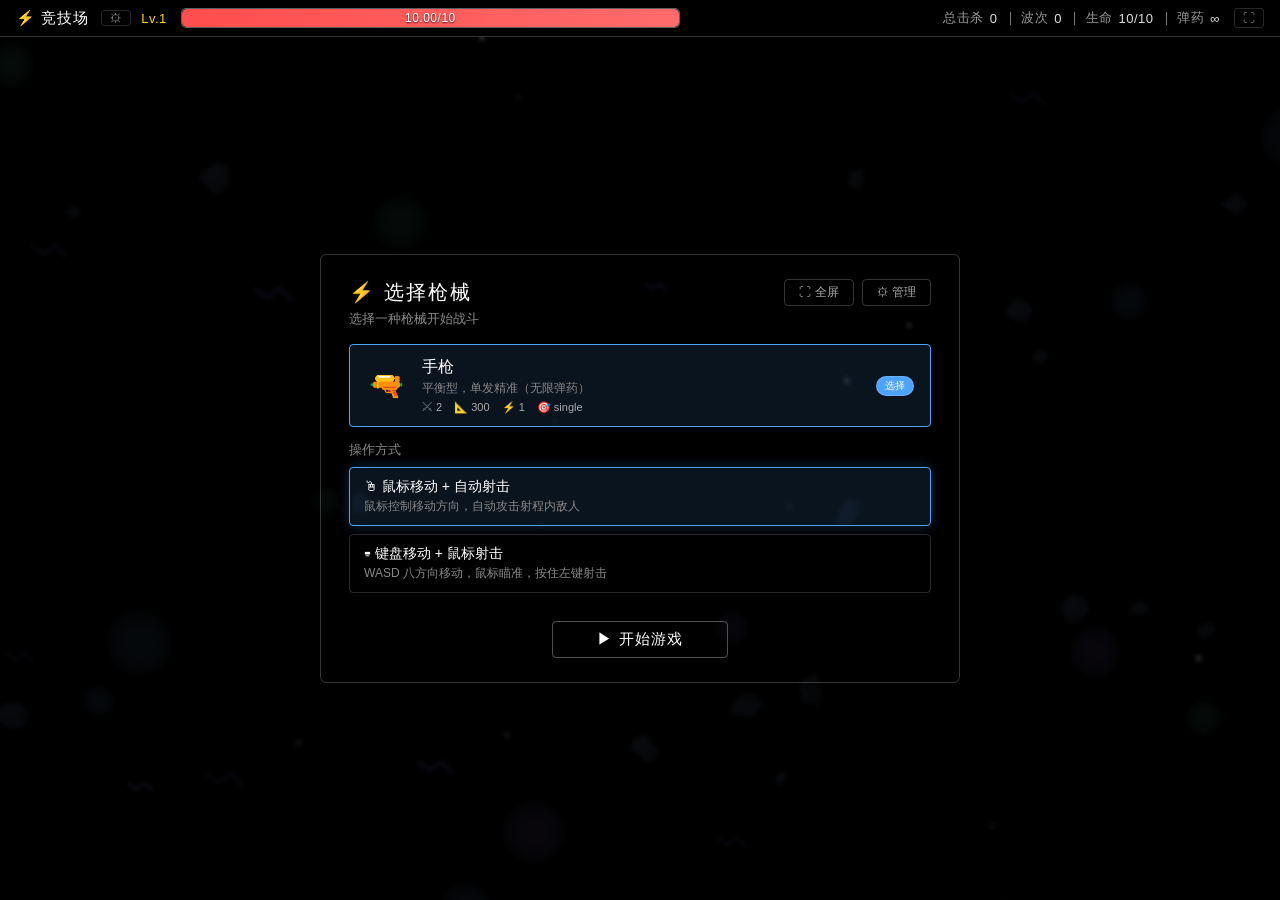
==== hh.html @ e018f404 "Permanent unlock: unlocked gun ids persisted in localStorage, auto-save on first unlock" ====
<!DOCTYPE html>
<html lang="zh-CN">
<head>
    <meta charset="UTF-8" />
    <meta name="viewport" content="width=device-width, initial-scale=1.0" />
    <title>⚡ 竞技场 - 生存射击</title>
    <style>
        /* ===== 全局重置 & 基础 ===== */
        * {
            margin: 0;
            padding: 0;
            box-sizing: border-box;
        }
        html,
        body {
            width: 100%;
            height: 100%;
            background: #0c1017;
            overflow: hidden;
            font-family: 'Inter', -apple-system, BlinkMacSystemFont, 'Segoe UI', Roboto, sans-serif;
            color: #ddd;
        }
        #app {
            width: 100%;
            height: 100%;
            position: relative;
        }

        /* ===== Arena 样式 (从原代码 style.textContent 提取) ===== */
        .arena-root {
            --text: #ddd;
            --border: rgba(255, 255, 255, 0.2);
            --accent: #88ddff;
            position: relative;
            width: 100%;
            height: 100%;
            background: #000;
            display: flex;
            flex-direction: column;
            overflow: hidden;
            color: #ddd;
        }
        .arena-header {
            display: flex;
            align-items: center;
            justify-content: space-between;
            padding: 8px 16px;
            border-bottom: 1px solid var(--border);
            background: rgba(0, 0, 0, 0.7);
            font-size: 13px;
            letter-spacing: 0.5px;
            color: var(--text);
            flex-shrink: 0;
        }
        .arena-title {
            font-weight: 400;
            color: #fff;
            letter-spacing: 1px;
            font-size: 15px;
            display: flex;
            align-items: center;
            gap: 6px;
        }
        .arena-stats {
            display: flex;
            align-items: center;
            gap: 6px;
            color: #999;
        }
        .arena-stats span {
            color: #ddd;
            font-weight: 300;
        }
        /* 左上角玩家血条（固定长度） */
        .arena-lvl {
            color: #ffd700;
            font-size: 13px;
            font-weight: 500;
            margin-left: 10px;
            margin-right: 4px;
            white-space: nowrap;
            align-self: center;
        }
        .player-hp-bar {
            position: relative;
            width: 40%;
            height: 20px;
            margin-left: 10px;
            margin-right: auto;
            background: rgba(255, 255, 255, 0.15);
            border: 1px solid rgba(255, 255, 255, 0.25);
            border-radius: 5px;
            overflow: hidden;
            flex-shrink: 0;
        }
        .player-hp-fill {
            height: 100%;
            width: 100%;
            background: linear-gradient(90deg, #ff4d4d, #ff6b6b);
            border-radius: 5px;
            transition: width 0.15s linear;
        }
        .player-hp-text {
            position: absolute;
            top: 0;
            left: 0;
            right: 0;
            bottom: 0;
            display: flex;
            align-items: center;
            justify-content: center;
            color: #fff;
            font-size: 12px;
            font-weight: 500;
            text-shadow: 0 1px 2px rgba(0, 0, 0, 0.85);
            pointer-events: none;
        }
        .arena-canvas-wrap {
            flex: 1;
            position: relative;
            overflow: hidden;
            background: #000;
            min-height: 0;
        }
        #arenaCanvas {
            display: block;
            width: 100%;
            height: 100%;
            background: #000;
            cursor: crosshair;
        }

        /* 移动端虚拟摇杆 */
        .joy-base {
            position: absolute;
            width: 130px;
            height: 130px;
            border-radius: 50%;
            border: 2px solid rgba(255, 255, 255, 0.35);
            background: rgba(255, 255, 255, 0.08);
            display: none;
            z-index: 30;
            touch-action: none;
            user-select: none;
            -webkit-user-select: none;
        }
        .joy-knob {
            position: absolute;
            left: 50%;
            top: 50%;
            width: 52px;
            height: 52px;
            border-radius: 50%;
            background: rgba(255, 255, 255, 0.3);
            border: 1px solid rgba(255, 255, 255, 0.4);
            transform: translate(-50%, -50%);
            pointer-events: none;
        }
        /* 竖屏：中间偏下 */
        @media (orientation: portrait) {
            .joy-base {
                left: 50%;
                bottom: 16%;
                transform: translateX(-50%);
            }
        }
        /* 横屏：左下角 */
        @media (orientation: landscape) {
            .joy-base {
                left: 40px;
                bottom: 40px;
                transform: none;
            }
        }

        /* Boss 血条（支持多 Boss 竖排） */
        .boss-bar {
            position: absolute;
            top: 8px;
            left: 50%;
            transform: translateX(-50%);
            width: min(460px, 78%);
            display: flex;
            flex-direction: column;
            gap: 4px;
            z-index: 15;
            background: rgba(0, 0, 0, 0.55);
            padding: 6px 12px;
            border: 1px solid rgba(255, 255, 255, 0.2);
            border-radius: 5px;
        }
        .boss-bar-row {
            display: flex;
            align-items: center;
            gap: 10px;
            flex-wrap: wrap;
        }
        .boss-bar-name {
            font-size: 12px;
            color: #ffd700;
            white-space: nowrap;
            letter-spacing: 1px;
        }
        .boss-bar-track {
            flex: 1;
            height: 10px;
            background: rgba(255, 255, 255, 0.15);
            border-radius: 5px;
            overflow: hidden;
        }
        .boss-bar-fill {
            height: 100%;
            width: 100%;
            background: linear-gradient(90deg, #ff4d4d, #ff8844);
            border-radius: 5px;
            transition: width 0.1s linear;
        }
        .boss-bar-hp {
            font-size: 11px;
            color: #fff;
            font-family: monospace;
            white-space: nowrap;
        }
        /* 霸体条：血条下方金色细条，不显示数值 */
        .boss-bar-armor {
            flex-basis: 100%;
            height: 4px;
            background: rgba(255, 215, 80, 0.15);
            border-radius: 2px;
            overflow: hidden;
        }
        .boss-bar-armor-fill {
            height: 100%;
            width: 100%;
            background: linear-gradient(90deg, #ffd700, #ffb300);
            border-radius: 2px;
            transition: width 0.1s linear;
        }
        /* 新武器解锁提示条 */
        .unlock-tip {
            background: rgba(255, 215, 80, 0.15);
            border: 1px solid rgba(255, 215, 80, 0.5);
            color: #ffd700;
            padding: 8px 12px;
            border-radius: 6px;
            font-size: 13px;
            text-align: center;
        }
        .arena-overlay {
            position: absolute;
            top: 0;
            left: 0;
            right: 0;
            bottom: 0;
            background: rgba(0, 0, 0, 0.8);
            display: flex;
            align-items: center;
            justify-content: center;
            z-index: 10;
            backdrop-filter: blur(2px);
        }
        .arena-modal {
            background: transparent;
            border: 1px solid rgba(255, 255, 255, 0.2);
            border-radius: 6px;
            padding: 24px 28px;
            max-width: 480px;
            width: 90%;
            max-height: 80vh;
            overflow-y: auto;
            box-shadow: 0 0 40px rgba(0, 0, 0, 0.8);
        }
        .arena-modal h2 {
            margin: 0 0 4px 0;
            color: #fff;
            font-weight: 300;
            letter-spacing: 2px;
            font-size: 20px;
        }
        .arena-modal .sub {
            color: #888;
            font-size: 13px;
            margin-bottom: 16px;
        }
        .gun-list {
            display: flex;
            flex-direction: column;
            gap: 10px;
            margin-top: 4px;
            max-height: 46vh;
            overflow-y: auto;
            /* 隐藏滚动条但保留滚动 */
            scrollbar-width: none;
            -ms-overflow-style: none;
        }
        .gun-list::-webkit-scrollbar {
            display: none;
        }
        .gun-card {
            display: flex;
            align-items: center;
            gap: 16px;
            padding: 12px 16px;
            border: 1px solid rgba(255, 255, 255, 0.15);
            border-radius: 4px;
            background: transparent;
            cursor: pointer;
            transition: all 0.2s ease;
            color: #ddd;
        }
        .gun-card:hover {
            border-color: rgba(255, 255, 255, 0.5);
            background: rgba(255, 255, 255, 0.05);
            transform: scale(1.01);
        }
        .gun-card .icon {
            font-size: 28px;
            width: 40px;
            text-align: center;
        }
        .gun-card .info {
            flex: 1;
        }
        .gun-card .name {
            font-weight: 400;
            color: #fff;
            font-size: 16px;
        }
        .gun-card .desc {
            font-size: 12px;
            color: #888;
            margin-top: 2px;
        }
        .gun-card .stats {
            display: flex;
            gap: 12px;
            font-size: 11px;
            color: #666;
            margin-top: 4px;
            flex-wrap: wrap;
        }
        .gun-card .stats span {
            color: #aaa;
        }
        .gun-card.selected {
            border-color: #4da3ff;
            background: rgba(77, 163, 255, 0.12);
            box-shadow: 0 0 12px rgba(77, 163, 255, 0.25);
        }
        .gun-card.selected .badge {
            background: #4da3ff;
            color: #fff;
        }
        /* 操作方式选择 */
        .control-mode-list {
            display: flex;
            flex-direction: column;
            gap: 8px;
        }
        .control-mode-card {
            display: flex;
            flex-direction: column;
            gap: 2px;
            padding: 10px 14px;
            border: 1px solid rgba(255, 255, 255, 0.15);
            border-radius: 4px;
            background: transparent;
            cursor: pointer;
            transition: all 0.2s ease;
            color: #ddd;
        }
        .control-mode-card:hover {
            border-color: rgba(255, 255, 255, 0.5);
            background: rgba(255, 255, 255, 0.05);
        }
        .control-mode-card.selected {
            border-color: #4da3ff;
            background: rgba(77, 163, 255, 0.12);
            box-shadow: 0 0 12px rgba(77, 163, 255, 0.25);
        }
        .control-mode-card .cm-title {
            font-size: 14px;
            color: #fff;
        }
        .control-mode-card .cm-desc {
            font-size: 12px;
            color: #888;
        }
        .auto-fire-opt {
            display: flex;
            align-items: center;
            gap: 8px;
            margin-top: 10px;
            font-size: 13px;
            color: #bbb;
            cursor: pointer;
        }
        .gun-card .badge {
            padding: 2px 8px;
            border: 1px solid rgba(255, 255, 255, 0.15);
            border-radius: 10px;
            font-size: 10px;
            color: #888;
        }
        .gun-manage-list {
            display: flex;
            flex-direction: column;
            gap: 10px;
            margin-top: 4px;
        }
        .manage-card {
            border: 1px solid rgba(255, 255, 255, 0.1);
            border-radius: 4px;
            padding: 12px 14px;
            background: rgba(255, 255, 255, 0.02);
        }
        .manage-card .header {
            display: flex;
            justify-content: space-between;
            align-items: center;
            margin-bottom: 6px;
            flex-wrap: wrap;
            gap: 6px;
        }
        .manage-card .header .name {
            font-weight: 400;
            color: #fff;
            font-size: 15px;
        }
        .manage-card .header .actions {
            display: flex;
            gap: 6px;
            align-items: center;
            flex-wrap: wrap;
        }
        .manage-card .details {
            display: grid;
            grid-template-columns: 1fr 1fr 1fr;
            gap: 4px 16px;
            font-size: 11px;
            color: #888;
        }
        .manage-card .details span {
            color: #aaa;
        }
        .manage-card .details .label {
            color: #666;
        }
        .manage-btn {
            background: transparent;
            border: 1px solid rgba(255, 255, 255, 0.15);
            border-radius: 3px;
            color: #aaa;
            padding: 2px 10px;
            font-size: 11px;
            cursor: pointer;
            transition: all 0.15s;
        }
        .manage-btn:hover {
            border-color: rgba(255, 255, 255, 0.5);
            color: #fff;
            background: rgba(255, 255, 255, 0.05);
        }
        .manage-btn.danger:hover {
            border-color: #ff6b6b;
            color: #ff6b6b;
        }
        .manage-btn.preview:hover {
            border-color: #88ddff;
            color: #88ddff;
        }
        .form-row {
            display: flex;
            flex-direction: column;
            gap: 2px;
        }
        .form-row label {
            font-size: 11px;
            color: #888;
        }
        .form-row input,
        .form-row select {
            background: transparent;
            border: 1px solid rgba(255, 255, 255, 0.15);
            border-radius: 3px;
            padding: 4px 6px;
            color: #ddd;
            font-size: 13px;
            outline: none;
            transition: border 0.15s;
        }
        .form-row input:focus,
        .form-row select:focus {
            border-color: rgba(255, 255, 255, 0.4);
        }
        .form-row select option {
            background: #111;
            color: #ddd;
        }
        .form-grid {
            display: grid;
            grid-template-columns: 1fr 1fr;
            gap: 8px 16px;
        }
        .arena-upgrade-list {
            display: flex;
            flex-direction: column;
            gap: 8px;
            margin-top: 4px;
        }
        .arena-upgrade-item {
            display: flex;
            align-items: center;
            justify-content: space-between;
            padding: 10px 14px;
            border: 1px solid rgba(255, 255, 255, 0.15);
            border-radius: 4px;
            background: transparent;
            cursor: pointer;
            transition: all 0.2s ease;
            color: #ddd;
            gap: 8px;
        }
        .arena-upgrade-item:hover {
            border-color: rgba(255, 255, 255, 0.5);
            background: rgba(255, 255, 255, 0.05);
            transform: scale(1.01);
        }
        .arena-upgrade-item .ug-label {
            font-weight: 300;
            color: #fff;
        }
        .arena-upgrade-item .ug-desc {
            font-size: 12px;
            color: #888;
            text-align: right;
        }
        .arena-upgrade-item.rare {
            border-color: #f1c40f;
            background: rgba(241, 196, 15, 0.05);
        }
        .arena-upgrade-item.rare .ug-label {
            color: #f1c40f;
        }
        .arena-gameover-stats {
            text-align: left;
            padding: 8px 0;
            color: #aaa;
        }
        .arena-gameover-stats p {
            margin: 6px 0;
            font-size: 14px;
        }
        .arena-gameover-stats strong {
            color: #fff;
            font-weight: 300;
        }
        .arena-btn-primary {
            margin-top: 12px;
            padding: 8px 24px;
            background: transparent;
            color: #fff;
            border: 1px solid rgba(255, 255, 255, 0.3);
            border-radius: 4px;
            font-size: 14px;
            font-weight: 300;
            cursor: pointer;
            transition: all .15s;
            letter-spacing: 1px;
        }
        .arena-btn-primary:hover {
            border-color: #fff;
            background: rgba(255, 255, 255, 0.05);
        }
        .arena-btn-secondary {
            padding: 4px 14px;
            border: 1px solid rgba(255, 255, 255, 0.2);
            border-radius: 4px;
            background: transparent;
            color: #aaa;
            cursor: pointer;
            font-size: 12px;
            transition: all .15s;
        }
        .arena-btn-secondary:hover {
            border-color: #fff;
            color: #fff;
        }
        .arena-config {
            position: absolute;
            bottom: 0;
            left: 0;
            right: 0;
            background: rgba(0, 0, 0, 0.85);
            border-top: 1px solid rgba(255, 255, 255, 0.1);
            padding: 16px 20px;
            display: flex;
            flex-direction: column;
            gap: 12px;
            z-index: 20;
            backdrop-filter: blur(4px);
        }
        .arena-config-title {
            font-weight: 300;
            font-size: 14px;
            color: #ccc;
            letter-spacing: 1px;
        }
        .arena-config-item {
            display: flex;
            flex-direction: column;
            gap: 4px;
        }
        .arena-config-item label {
            font-size: 12px;
            color: #888;
        }
        .arena-config-actions {
            display: flex;
            gap: 8px;
            justify-content: flex-end;
        }
        input[type="range"] {
            -webkit-appearance: none;
            background: transparent;
            width: 100%;
            height: 2px;
            background: rgba(255, 255, 255, 0.2);
            border-radius: 1px;
            outline: none;
        }
        input[type="range"]::-webkit-slider-thumb {
            -webkit-appearance: none;
            width: 10px;
            height: 10px;
            border-radius: 50%;
            background: #fff;
            border: 1px solid #aaa;
            cursor: pointer;
        }
        .arena-config-actions .arena-btn-secondary {
            font-size: 11px;
        }
        #btnConfigToggle {
            margin-left: 8px;
            border: 1px solid rgba(255, 255, 255, 0.15);
            background: transparent;
            color: #888;
            padding: 2px 10px;
            border-radius: 3px;
            cursor: pointer;
            font-size: 13px;
            transition: all .15s;
        }
        #btnConfigToggle:hover {
            border-color: #fff;
            color: #fff;
        }

        /* 响应式微调 */
        @media (max-width: 640px) {
            .arena-header {
                font-size: 11px;
                padding: 4px 10px;
                flex-wrap: wrap;
                gap: 4px;
            }
            .arena-stats {
                font-size: 10px;
                flex-wrap: wrap;
            }
            .arena-modal {
                padding: 16px 16px;
                max-width: 95%;
            }
            .form-grid {
                grid-template-columns: 1fr;
            }
            .manage-card .details {
                grid-template-columns: 1fr 1fr;
            }
            .gun-card {
                padding: 10px 12px;
                flex-wrap: wrap;
            }
            .arena-upgrade-item {
                flex-direction: column;
                align-items: flex-start;
                gap: 4px;
            }
            .arena-upgrade-item .ug-desc {
                text-align: left;
            }
        }
    </style>
</head>
<body>
    <div id="app"></div>

    <script>
        // ================================================================
        //  竞技场 - 完整游戏逻辑
        //  原 module.exports.setup 内容，直接执行
        // ================================================================

        (function() {

            /* ─── 常量 ───────────────────────────── */
            const PLAYER_RADIUS = 14
            const ENEMY_RADIUS = 16

            // 特殊普通敌人参数
            const BOMBER_BLAST_RADIUS = 110
            const BOMBER_CHARGE_RADIUS = 90
            const BOMBER_WINDUP = 1.0
            const CHARGER_WINDUP = 0.8
            const CHARGER_SPEED = 260
            const CHARGER_DIST = 900
            const CHARGER_STUN = 2
            const HEALER_RANGE = 150
            const HEALER_AMOUNT = 1.5
            const HEALER_INTERVAL = 2.5
            const SNIPER_WINDUP = 1.0
            const SNIPER_RANGE = 750

            // 敌人类型属性倍率（血量/伤害/移速）与出场配置（解锁波次、每波上限）
            const ENEMY_STATS = {
                melee: { hpMul: 1.0, dmgMul: 1.0, spdMul: 0.85 },
                ranged: { hpMul: 0.8, dmgMul: 0.9, spdMul: 0.9 },
                bomber: { hpMul: 0.85, dmgMul: 1.0, spdMul: 1.15 },
                splitter: { hpMul: 1.1, dmgMul: 1.0, spdMul: 1.0 },
                charger: { hpMul: 1.3, dmgMul: 1.1, spdMul: 1.05 },
                healer: { hpMul: 0.8, dmgMul: 0.5, spdMul: 0.85 },
                sniper: { hpMul: 0.7, dmgMul: 1.2, spdMul: 0.8 },
                shield: { hpMul: 2.0, dmgMul: 0.8, spdMul: 0.7 },
            }
            const SPECIAL_TYPES = {
                bomber: { wave: 3, max: 4 },
                splitter: { wave: 4, max: 4 },
                charger: { wave: 5, max: 3 },
                sniper: { wave: 6, max: 3 },
                shield: { wave: 6, max: 3 },
                healer: { wave: 7, max: 2 },
            }
            // 按波次选择敌人类型：特殊怪逐波解锁，且每种每波不超过上限
            function pickEnemyType(wave, counts) {
                const available = []
                for (const [t, cfg] of Object.entries(SPECIAL_TYPES)) {
                    if (wave >= cfg.wave && (counts[t] || 0) < cfg.max) available.push(t)
                }
                // 特殊怪总体出现率随波次提升（最高 50%）
                const specialChance = Math.min(0.5, 0.08 + wave * 0.03)
                if (available.length > 0 && Math.random() < specialChance) {
                    const t = available[randInt(0, available.length - 1)]
                    counts[t] = (counts[t] || 0) + 1
                    return t
                }
                return Math.random() < 0.3 ? 'ranged' : 'melee'
            }
            const BOSS_RADIUS = 30
            const MELEE_BOSS_RADIUS = 42
            const MELEE_BOSS_WINDUP = 0.7
            const MELEE_BOSS_RECOVER = 0.3
            const MELEE_ATTACKS = {
                fan: { radius: 220, halfAngle: Math.PI / 3 },
                slam: { len: 100, halfW: 110 },
                charge: { len: 420, halfW: 45 },
                dash: { len: 600, halfW: 50 },
                nova: { radius: 200 },
            }
            const MELEE_BOSS_NOVA_WINDUP = 5
            const MELEE_ATTACK_FX_LIFE = 0.28
            const DASH_SPEED = 900
            const PROJECTILE_SPEED_BASE = 600
            const ENEMY_PROJECTILE_SPEED = 250
            const MAX_PIERCE = 5
            const MAX_EXTRA_ATTACK = 5
            const MAX_SPLIT_LEVEL = 3
            const MAX_LIFE_STEAL = 2.0
            const MAX_STEAL_LEVEL = 3
            const STEAL_CHANCES = [0, 0.10, 0.25, 0.50]
            const STEAL_ATK_BONUS = 0.5
            const MAX_PARALLEL = 8
            const MAX_SCATTER = 8
            const MAX_RICOCHET = 3
            const MAX_ATTACK_SPEED = 30
            const MAX_BULLET_SPEED_MULT = 10.0
            const EXTRA_BATCH_INTERVAL = 0.12
            const TURN_SPEED = 0.12
            const PARALLEL_STEP = 15
            const SCATTER_STEP = 10 * Math.PI / 180
            const STORAGE_KEY = 'toolhub_integration_arena'

            /* ─── 容器 ────────────────────────────── */
            const container = document.getElementById('app')
            if (!container) throw new Error('#app 容器不存在')

            /* ─── 音效系统 ────────────────────────── */
            let audioCtx = null

            function initAudio() {
                if (!audioCtx) {
                    audioCtx = new(window.AudioContext || window.webkitAudioContext)()
                }
                if (audioCtx.state === 'suspended') {
                    audioCtx.resume()
                }
            }

            function playShootSound(gun) {
                try {
                    initAudio()
                    const duration = gun.shootDuration ?? 0.05
                    const decay = gun.shootDecay ?? 6
                    const volume = gun.shootVolume ?? 0.2

                    const bufferSize = audioCtx.sampleRate * duration
                    const buffer = audioCtx.createBuffer(1, bufferSize, audioCtx.sampleRate)
                    const data = buffer.getChannelData(0)
                    for (let i = 0; i < bufferSize; i++) {
                        const t = i / audioCtx.sampleRate
                        const env = Math.exp(-t * decay)
                        data[i] = (Math.random() * 2 - 1) * env * 0.6
                    }
                    const source = audioCtx.createBufferSource()
                    source.buffer = buffer
                    const gain = audioCtx.createGain()
                    gain.gain.setValueAtTime(volume, audioCtx.currentTime)
                    gain.gain.exponentialRampToValueAtTime(0.01, audioCtx.currentTime + duration)
                    source.connect(gain)
                    gain.connect(audioCtx.destination)
                    source.start()
                    source.stop(audioCtx.currentTime + duration)
                } catch (_) {}
            }

            function playHitSound(gun) {
                try {
                    initAudio()
                    const duration = gun.hitDuration ?? 0.2
                    const decay = gun.hitDecay ?? 6
                    const volume = gun.hitVolume ?? 0.4

                    const bufferSize = audioCtx.sampleRate * duration
                    const buffer = audioCtx.createBuffer(1, bufferSize, audioCtx.sampleRate)
                    const data = buffer.getChannelData(0)
                    for (let i = 0; i < bufferSize; i++) {
                        const t = i / audioCtx.sampleRate
                        const env = Math.exp(-t * decay)
                        data[i] = (Math.random() * 2 - 1) * env * 0.6
                    }
                    const source = audioCtx.createBufferSource()
                    source.buffer = buffer
                    const gain = audioCtx.createGain()
                    gain.gain.setValueAtTime(volume, audioCtx.currentTime)
                    gain.gain.exponentialRampToValueAtTime(0.01, audioCtx.currentTime + duration)
                    source.connect(gain)
                    gain.connect(audioCtx.destination)
                    source.start()
                    source.stop(audioCtx.currentTime + duration)
                } catch (_) {}
            }

            function previewSound(gun) {
                if (!gun) return
                initAudio()
                playShootSound(gun)
                setTimeout(() => {
                    playHitSound(gun)
                }, 200)
            }

            function playDeathSound() {}
            function playUpgradeSound() {}

            /* ─── 枪械数据 ────────────────────────── */
            let GUNS = [{
                id: 'pistol',
                name: '手枪',
                desc: '平衡型，单发精准（无限弹药）',
                icon: '🔫',
                color: '#88ddff',
                bulletLength: 12,
                bulletWidth: 1.5,
                atk: 2,
                range: 300,
                attackSpeed: 1,
                bulletSpeedMult: 1,
                bulletCount: 1,
                pierceCount: 0,
                extraAttackCount: 0,
                firePattern: 'single',
                spreadAngle: 0,
                burstCount: 0,
                burstDelay: 0.06,
                shootDuration: 0.05,
                shootDecay: 6,
                shootVolume: 0.2,
                hitDuration: 0.2,
                hitDecay: 6,
                hitVolume: 0.4,
                gunType: 'pistol',
                magSize: 0,
                reloadTime: 0,
            }, {
                id: 'shotgun',
                name: '散弹枪',
                desc: '扇形喷发射线，距离越近伤害越高',
                icon: '💥',
                color: '#ff9d5c',
                bulletLength: 12,
                bulletWidth: 1.5,
                atk: 2,
                range: 240,
                attackSpeed: 0.9,
                bulletSpeedMult: 1.2,
                bulletCount: 1,
                pierceCount: 0,
                extraAttackCount: 0,
                firePattern: 'single',
                spreadAngle: 0,
                burstCount: 0,
                burstDelay: 0.06,
                shootDuration: 0.06,
                shootDecay: 8,
                shootVolume: 0.3,
                hitDuration: 0.2,
                hitDecay: 6,
                hitVolume: 0.4,
                gunType: 'shotgun',
                magSize: 8,
                reloadTime: 1.2,
                pelletCount: 9,
                spreadDeg: 50,
                unlock: { kills: 100 },
            }, {
                id: 'smg',
                name: '冲锋枪',
                desc: '连续单发，弹夹25，换弹快',
                icon: '🔫',
                color: '#6fd8ff',
                bulletLength: 14,
                bulletWidth: 1.8,
                atk: 1.5,
                range: 320,
                attackSpeed: 10,
                bulletSpeedMult: 0.8,
                bulletCount: 1,
                pierceCount: 0,
                extraAttackCount: 0,
                firePattern: 'single',
                spreadAngle: 0,
                burstCount: 0,
                burstDelay: 0.06,
                shootDuration: 0.05,
                shootDecay: 7,
                shootVolume: 0.18,
                hitDuration: 0.2,
                hitDecay: 6,
                hitVolume: 0.4,
                gunType: 'smg',
                magSize: 25,
                reloadTime: 1.5,
                unlock: { kills: 200 },
            }, {
                id: 'gatling',
                name: '加特林',
                desc: '7枪口连射，弹容70，移速-25%',
                icon: '⚙️',
                color: '#ffd35c',
                bulletLength: 16,
                bulletWidth: 2,
                atk: 0.8,
                range: 360,
                attackSpeed: 30,
                bulletSpeedMult: 1,
                bulletCount: 1,
                pierceCount: 0,
                extraAttackCount: 0,
                firePattern: 'single',
                spreadAngle: 0,
                burstCount: 0,
                burstDelay: 0.06,
                shootDuration: 0.04,
                shootDecay: 9,
                shootVolume: 0.16,
                hitDuration: 0.15,
                hitDecay: 7,
                hitVolume: 0.35,
                gunType: 'gatling',
                magSize: 500,
                reloadTime: 2.5,
                barrelCount: 7,
                unlock: { kills: 1500, wave: 35 },
            }, {
                id: 'sniper',
                name: '狙击枪',
                desc: '单发高伤，弹速极快，换弹久',
                icon: '🎯',
                color: '#ff6b8a',
                bulletLength: 26,
                bulletWidth: 2.5,
                atk: 18,
                range: 700,
                attackSpeed: 0.6,
                bulletSpeedMult: 4,
                bulletCount: 1,
                pierceCount: 0,
                extraAttackCount: 0,
                firePattern: 'single',
                spreadAngle: 0,
                burstCount: 0,
                burstDelay: 0.06,
                shootDuration: 0.06,
                shootDecay: 5,
                shootVolume: 0.4,
                hitDuration: 0.25,
                hitDecay: 4,
                hitVolume: 0.5,
                gunType: 'sniper',
                magSize: 4,
                reloadTime: 3,
                unlock: { kills: 800, wave: 25 },
            }, {
                id: 'ultraman',
                name: '奥特曼',
                desc: '高速粒子射线，初始伤害极低，无限弹药',
                icon: '⚡',
                color: '#8fe8ff',
                bulletLength: 5,
                bulletWidth: 1,
                atk: 0.6,
                range: 400,
                attackSpeed: 30,
                bulletSpeedMult: 2,
                bulletCount: 1,
                pierceCount: 0,
                extraAttackCount: 0,
                firePattern: 'single',
                spreadAngle: 0,
                burstCount: 0,
                burstDelay: 0.06,
                shootDuration: 0.04,
                shootDecay: 7,
                shootVolume: 0.15,
                hitDuration: 0.2,
                hitDecay: 6,
                hitVolume: 0.4,
                gunType: 'ultraman',
                magSize: 0,
                reloadTime: 0,
                barrelCount: 16,
                unlock: { kills: 2500, wave: 45 },
            }, ]

            function genId() {
                return Date.now().toString(36) + Math.random().toString(36).slice(2, 6)
            }

            /* ─── 状态 ───────────────────────────── */
            const state = {
                highestWave: 0,
                highestKills: 0,
                // 已永久解锁的武器 id（跨局保留）
                _unlockedGuns: new Set(),

                gameOver: false,
                paused: false,
                gamePaused: false,

                selectedGun: null,

                player: {
                    x: 0,
                    y: 0,
                    radius: PLAYER_RADIUS,
                    hp: 10,
                    maxHp: 10,
                    atk: 2,
                    atkMultiplier: 1,
                    speed: 150,
                    range: 300,
                    attackSpeed: 1,
                    attackTimer: 0,
                    level: 1,
                    totalKills: 0,
                    currentKills: 0,
                    killsForNext: 5,
                    pierceCount: 0,
                    bulletCount: 1,
                    bulletSpeedMult: 1,
                    extraAttackCount: 0,
                    _extraPending: 0,
                    _extraTimer: 0,
                    attackDirection: { x: 1, y: 0 },
                    attackEffectTimer: 0,
                    facingAngle: 0,
                    targetAngle: 0,
                    facingDir: { x: 1, y: 0 },
                    gunColor: '#88ddff',
                    bulletLength: 12,
                    bulletWidth: 1.5,
                    firePattern: 'single',
                    spreadAngle: 0,
                    burstCount: 0,
                    burstDelay: 0.06,
                    splitLevel: 0,
                    lifeSteal: 0,
                    stealLevel: 0,
                    parallelCount: 0,
                    scatterCount: 0,
                    ricochetCount: 0,
                    hurtFlashTimer: 0,
                    invulnTimer: 0,
                    poisonTimer: 0,
                    poisonDps: 0,
                    // 弹夹/换弹/移速
                    gunType: 'pistol',
                    magSize: 0,
                    magAmmo: 0,
                    magSizeBonus: 0,
                    reloading: false,
                    reloadTimer: 0,
                    reloadTimeMult: 1,
                    speedMul: 1,
                    shotgunSpread: 50,
                    gatlingBarrel: 0,
                    gatlingSpin: 0,
                    // 奥特曼专属强化
                    beamBoost: 0,
                    beamDouble: 0,
                    beamPierce: 0,
                    beamBurn: 0,
                    beamRange: 0,
                },

                enemies: [],
                projectiles: [],
                enemyProjectiles: [],
                particles: [],
                dust: [],
                floatTexts: [],
                attackFx: [],
                ghosts: [],
                cannonballs: [],
                explosions: [],
                wave: 0,
                targetX: 0,
                targetY: 0,
                joyActive: false,
                joyDX: 0,
                joyDY: 0,
                controlMode: 'mouse',
                keys: { w: false, a: false, s: false, d: false },
                mouseDown: false,
                autoFire: false,
                homeSelectedGun: null,

                _pendingBossRare: false,
                webZones: [],
                flashRed: 0,
                shakeTimer: 0,
                shakePower: 0,
                enrageWarnTimer: 0,
                _stars: null,

                waveIdCounter: 0,
                currentWaveId: 0,
                waveSpawned: 0,
                waveKilled: 0,
            }

            /* ─── 持久化 ──────────────────────────── */
            function saveRecord() {
                try {
                    localStorage.setItem(STORAGE_KEY, JSON.stringify({
                        highestWave: state.highestWave,
                        highestKills: state.highestKills,
                        unlockedGuns: Array.from(state._unlockedGuns || []),
                    }))
                } catch (_) { /* ignore */ }
            }

            /* ─── DOM 构建 ────────────────────────── */
            const ui = document.createElement('div')
            ui.className = 'arena-root'
            ui.innerHTML = `
            <div class="arena-header">
              <span class="arena-title">⚡ 竞技场
                <button id="btnConfigToggle" style="margin-left:6px;border:1px solid rgba(255,255,255,0.15);background:transparent;color:#888;padding:0 8px;border-radius:3px;cursor:pointer;font-size:12px;">⚙</button>
              </span>
                <span class="arena-lvl" id="lvlDisplay">Lv.1</span>
              <div class="player-hp-bar" title="生命值">
                <div class="player-hp-fill" id="playerHpFill"></div>
                <span class="player-hp-text" id="playerHpText">10/10</span>
              </div>
              <span class="arena-stats">
                总击杀 <span id="totalKillsDisplay">0</span> ｜ 波次 <span id="waveDisplay">0</span> ｜ 生命 <span id="hpDisplay">10</span> ｜ 弹药 <span id="magDisplay">∞</span>
                <button id="btnFullscreenHud" title="全屏" style="margin-left:8px;border:1px solid rgba(255,255,255,0.15);background:transparent;color:#888;padding:2px 8px;border-radius:3px;cursor:pointer;font-size:12px;">⛶</button>
              </span>
            </div>
            <div class="arena-canvas-wrap">
              <canvas id="arenaCanvas"></canvas>
              <div class="joy-base" id="joyBase"><div class="joy-knob" id="joyKnob"></div></div>
              <div class="boss-bar" id="bossBar" style="display:none;"></div>
              <!-- 首页 -->
              <div class="arena-overlay" id="homeOverlay">
                <div class="arena-modal" style="max-width:640px;">
                  <div style="display:flex;justify-content:space-between;align-items:center;margin-bottom:4px;">
                    <h2 style="margin:0;">⚡ 选择枪械</h2>
                    <div style="display:flex;gap:8px;">
                      <button class="arena-btn-secondary" id="btnFullscreenHome" style="font-size:12px;">⛶ 全屏</button>
                      <button class="arena-btn-secondary" id="btnManageGuns" style="font-size:12px;">⚙ 管理</button>
                    </div>
                  </div>
                  <p class="sub" style="margin-top:0;">选择一种枪械开始战斗</p>
                  <div class="gun-list" id="gunList"></div>
                  <div id="controlModeSection" style="margin-top:14px;">
                    <p class="sub" style="margin:0 0 8px 0;">操作方式</p>
                    <div class="control-mode-list" id="controlModeList">
                      <div class="control-mode-card selected" data-mode="mouse">
                        <span class="cm-title">🖱 鼠标移动 + 自动射击</span>
                        <span class="cm-desc">鼠标控制移动方向，自动攻击射程内敌人</span>
                      </div>
                      <div class="control-mode-card" data-mode="keyboard">
                        <span class="cm-title">⌨ 键盘移动 + 鼠标射击</span>
                        <span class="cm-desc">WASD 八方向移动，鼠标瞄准，按住左键射击</span>
                      </div>
                    </div>
                    <label class="auto-fire-opt" id="autoFireOpt" style="display:none;">
                      <input type="checkbox" id="autoFireCheck"> 自动射击（无需按住左键）
                    </label>
                  </div>
                  <div style="margin-top:16px;text-align:center;">
                    <button class="arena-btn-primary" id="btnStartGame" style="font-size:15px;padding:8px 44px;">▶ 开始游戏</button>
                  </div>
                </div>
              </div>
              <!-- 管理界面 -->
              <div class="arena-overlay" id="manageOverlay" style="display:none;">
                <div class="arena-modal" style="max-width:720px;">
                  <div style="display:flex;justify-content:space-between;align-items:center;margin-bottom:4px;">
                    <h2 style="margin:0;">⚙ 枪械管理</h2>
                    <button class="arena-btn-secondary" id="btnCloseManage">✕ 关闭</button>
                  </div>
                  <p class="sub">查看、新增、编辑或删除枪械配置</p>
                  <div style="margin-bottom:12px;">
                    <button class="arena-btn-primary" id="btnAddGun" style="font-size:13px;padding:4px 16px;">+ 新增枪械</button>
                  </div>
                  <div class="gun-manage-list" id="manageList"></div>
                </div>
              </div>
              <!-- 编辑弹窗 -->
              <div class="arena-overlay" id="editOverlay" style="display:none;">
                <div class="arena-modal" style="max-width:520px;">
                  <h2 id="editTitle">编辑枪械</h2>
                  <form id="editForm" style="display:flex;flex-direction:column;gap:8px;margin-top:8px;"></form>
                  <div style="display:flex;gap:8px;justify-content:flex-end;margin-top:12px;">
                    <button class="arena-btn-secondary" id="btnEditCancel">取消</button>
                    <button class="arena-btn-primary" id="btnEditSave">保存</button>
                  </div>
                </div>
              </div>
              <!-- 暂停 -->
              <div class="arena-overlay" id="pauseOverlay" style="display:none;">
                <div class="arena-modal">
                  <h2>⏸ 暂停</h2>
                  <p class="sub">游戏已暂停</p>
                  <div style="display:flex;gap:12px;justify-content:center;margin-top:12px;">
                    <button class="arena-btn-primary" id="btnResume">▶ 继续</button>
                    <button class="arena-btn-secondary" id="btnPauseHome">🏠 回到首页</button>
                  </div>
                </div>
              </div>
              <!-- 升级弹窗 -->
              <div class="arena-overlay" id="upgradeOverlay" style="display:none;">
                <div class="arena-modal">
                  <h2>⬆ 升级</h2>
                  <p class="sub">选择一项强化</p>
                  <div class="arena-upgrade-list" id="upgradeList"></div>
                </div>
              </div>
              <!-- 游戏结束 -->
              <div class="arena-overlay" id="gameOverOverlay" style="display:none;">
                <div class="arena-modal">
                  <h2>💀 陨落</h2>
                  <div class="arena-gameover-stats">
                    <p>到达波次：<strong id="goWave">0</strong></p>
                    <p>总击杀数：<strong id="goKills">0</strong></p>
                    <p>🏆 最高波次：<strong id="goHighestWave">0</strong></p>
                    <p>🏆 最高击杀：<strong id="goHighestKills">0</strong></p>
                  </div>
                  <button class="arena-btn-primary" id="btnRestart">↺ 重启</button>
                </div>
              </div>
            </div>
            <div class="arena-config" id="configPanel" style="display:none;">
              <div class="arena-config-title">⚙ 引擎调校</div>
              <div class="arena-config-item">
                <label>速度倍率：<span id="speedMultVal">1.00</span></label>
                <input type="range" id="speedMultSlider" min="0.5" max="2.0" step="0.05" value="1.0"/>
              </div>
              <div class="arena-config-item">
                <label>敌人数偏移：<span id="countOffsetVal">0</span></label>
                <input type="range" id="countOffsetSlider" min="-3" max="5" step="1" value="0"/>
              </div>
              <div class="arena-config-actions">
                <button class="arena-btn-secondary" id="btnConfigClose">✕ 关闭</button>
              </div>
            </div>
          `

            container.appendChild(ui)

            /* ─── DOM 引用 ───────────────────────── */
            const $ = s => ui.querySelector(s)
            const canvas = $('#arenaCanvas')
            const ctx = canvas.getContext('2d')
            const waveDisplay = $('#waveDisplay')
            const totalKillsDisplay = $('#totalKillsDisplay')
            const hpDisplay = $('#hpDisplay')
            const magDisplay = $('#magDisplay')
            const lvlDisplay = $('#lvlDisplay')
            const controlModeSection = $('#controlModeSection')
            const controlModeList = $('#controlModeList')
            const autoFireOpt = $('#autoFireOpt')
            const autoFireCheck = $('#autoFireCheck')
            const btnStartGame = $('#btnStartGame')
            const playerHpFill = $('#playerHpFill')
            const playerHpText = $('#playerHpText')
            const bossBar = $('#bossBar')
            const homeOverlay = $('#homeOverlay')
            const gunList = $('#gunList')
            const manageOverlay = $('#manageOverlay')
            const manageList = $('#manageList')
            const editOverlay = $('#editOverlay')
            const editForm = $('#editForm')
            const editTitle = $('#editTitle')
            const pauseOverlay = $('#pauseOverlay')
            const btnResume = $('#btnResume')
            const btnPauseHome = $('#btnPauseHome')
            const btnManageGuns = $('#btnManageGuns')
            const btnFullscreenHome = $('#btnFullscreenHome')
            const btnFullscreenHud = $('#btnFullscreenHud')
            const btnCloseManage = $('#btnCloseManage')
            const btnAddGun = $('#btnAddGun')
            const btnEditCancel = $('#btnEditCancel')
            const btnEditSave = $('#btnEditSave')
            const upgradeOverlay = $('#upgradeOverlay')
            const upgradeList = $('#upgradeList')
            const gameOverOverlay = $('#gameOverOverlay')
            const goWave = $('#goWave')
            const goKills = $('#goKills')
            const goHighestWave = $('#goHighestWave')
            const goHighestKills = $('#goHighestKills')
            const btnRestart = $('#btnRestart')
            const configPanel = $('#configPanel')
            const speedMultSlider = $('#speedMultSlider')
            const speedMultVal = $('#speedMultVal')
            const countOffsetSlider = $('#countOffsetSlider')
            const countOffsetVal = $('#countOffsetVal')
            const btnConfigClose = $('#btnConfigClose')
            const btnConfigToggle = $('#btnConfigToggle')

            /* ─── 画布尺寸自适应 ─────────────────── */
            let canvasW = 0,
                canvasH = 0,
                dpr = 1
            let worldW = 0,
                worldH = 0,
                camX = 0,
                camY = 0
            const isTouchDevice = ('ontouchstart' in window) ||
                (typeof navigator !== 'undefined' && navigator.maxTouchPoints > 0)

            function resizeCanvas() {
                const rect = canvas.parentElement.getBoundingClientRect()
                dpr = window.devicePixelRatio || 1
                canvasW = rect.width
                canvasH = rect.height
                canvas.width = canvasW * dpr
                canvas.height = canvasH * dpr
                canvas.style.width = canvasW + 'px'
                canvas.style.height = canvasH + 'px'
                ctx.scale(dpr, dpr)

                // 世界尺寸：手机端放大（相机方案），电脑端=屏幕
                worldW = canvasW * WORLD_ZOOM
                worldH = canvasH * WORLD_ZOOM

                const p = state.player
                if (state.gameOver) {
                    p.x = worldW / 2
                    p.y = worldH / 2
                    state.targetX = worldW / 2
                    state.targetY = worldH / 2
                } else {
                    const margin = 5
                    p.x = Math.max(margin, Math.min(worldW - margin, p.x))
                    p.y = Math.max(margin, Math.min(worldH - margin, p.y))
                    state.targetX = Math.max(0, Math.min(worldW, state.targetX))
                    state.targetY = Math.max(0, Math.min(worldH, state.targetY))
                }

                const maxRange = Math.min(worldW, worldH)
                if (p.range > maxRange) p.range = maxRange

                state._stars = null
            }

            let ro = new ResizeObserver(() => resizeCanvas())
            ro.observe(canvas.parentElement)
            setTimeout(resizeCanvas, 20)

            /* ─── 工具函数 ────────────────────────── */
            function dist(a, b) {
                return Math.hypot(a.x - b.x, a.y - b.y)
            }

            function rand(min, max) { return Math.random() * (max - min) + min }

            function randInt(min, max) { return Math.floor(rand(min, max + 1)) }

            function clamp(v, min, max) { return Math.max(min, Math.min(max, v)) }
            // 数值统一保留 2 位小数，避免浮点误差累积
            function r2(x) { return Math.round((x + Number.EPSILON) * 100) / 100 }

            function angleDelta(a, b) {
                let diff = b - a
                while (diff > Math.PI) diff -= Math.PI * 2
                while (diff < -Math.PI) diff += Math.PI * 2
                return diff
            }

            /* ─── 成长曲线 ────────────────────────── */
            // Boss 血量：激进指数成长
            function bossHpScale(wave) { return Math.pow(1.22, wave) }
            // 手机端世界缩放（相机方案）
            const WORLD_ZOOM = 2.5

            /* ─── 生成敌人 ────────────────────────── */
            // 在相机视口边缘外一点刷新（玩家附近，避免满地图找敌人）
            function spawnEdgePos() {
                // 紧贴当前玩家视角窗口外围刷新（margin 40px），避免玩家满图找怪
                const margin = 40
                const vw = camX + canvasW
                const vh = camY + canvasH
                const side = randInt(0, 3)
                if (side === 0) return { x: camX - margin, y: rand(camY, vh) }
                if (side === 1) return { x: vw + margin, y: rand(camY, vh) }
                if (side === 2) return { x: rand(camX, vw), y: camY - margin }
                return { x: rand(camX, vw), y: vh + margin }
            }

            function spawnEnemy(isBoss = false, forcedType = null) {
                const pos = spawnEdgePos()
                let x = pos.x,
                    y = pos.y

                const waveFactor = 1 + state.wave * 0.15
                const speedBase = isBoss ? 40 : 40 + state.wave * 1.5
                const hpBase = isBoss ? 30 : 3
                const damageBase = isBoss ? 4 : 2
                const radius = isBoss ? BOSS_RADIUS : ENEMY_RADIUS

                let type = 'melee'
                if (!isBoss) {
                    if (forcedType) type = forcedType
                    else type = Math.random() < 0.3 ? 'ranged' : 'melee'
                }

                // 按类型差异化属性（血量/伤害/移速倍率）
                const st = ENEMY_STATS[type] || ENEMY_STATS.melee
                const speed = isBoss
                    ? Math.min(speedBase, 120)
                    : (type === 'bomber'
                        ? state.player.speed * 0.85 // 自爆怪：恒定比玩家稍慢
                        : Math.min(speedBase * st.spdMul, 220))
                const hp = isBoss
                    ? Math.floor(32 * bossHpScale(state.wave))
                    : Math.floor(hpBase * waveFactor * (1 + state.wave * 0.12) * st.hpMul)
                const damage = Math.max(1, Math.floor(damageBase * (1 + state.wave * 0.1) * st.dmgMul))

                state.enemies.push({
                    x,
                    y,
                    radius,
                    hp,
                    maxHp: hp,
                    speed,
                    damage,
                    isBoss,
                    bossName: isBoss ? '👑 首领' : undefined,
                    isMeleeBoss: isBoss,
                    isLargeBoss: false,
                    armor: isBoss ? Math.floor(hp * 0.4) : 0,
                    maxArmor: isBoss ? Math.floor(hp * 0.4) : 0,
                    armorBreakTimer: 0,
                    meleeSkills: isBoss ? ['slam', 'dash'] : undefined,
                    type,
                    attackCooldown: 0,
                    attackInterval: isBoss ? 1.2 : (type === 'ranged' ? 2.8 : 0.8),
                    rangedCooldown: 0,
                    preferredDist: type === 'healer' ? 380 : 350,
                    exploding: false,
                    explodeTimer: 0,
                    isMinion: false,
                    chargeState: 'idle',
                    chargeAngle: 0,
                    chargeDist: 0,
                    chargeWarnTimer: 0,
                    stunTimer: 0,
                    healCooldown: rand(1, 2.5),
                    flashTimer: 0,
                    waveId: state.currentWaveId,
                    knockbackX: 0,
                    knockbackY: 0,
                    attackState: 'idle',
                    attackTimer: 2.0,
                    windupTimer: 0,
                    recoverTimer: 0,
                    attackAngle: 0,
                    attackType: 'slam',
                    dashLen: 0,
                    dashTimer: 0,
                    ghostTimer: 0,
                    dashCooldown: 0,
                })
            }

            function spawnBoss() { spawnEnemy(true) }

            /* ─── 大型近战 Boss（独立类型） ───────── */
            function spawnMeleeBoss() {
                const pos = spawnEdgePos()
                let x = pos.x,
                    y = pos.y

                const waveFactor = 1 + state.wave * 0.15
                const hp = Math.floor(80 * bossHpScale(state.wave))
                const damage = Math.floor(6 * (1 + state.wave * 0.08))

                state.enemies.push({
                    x,
                    y,
                    radius: MELEE_BOSS_RADIUS,
                    hp,
                    maxHp: hp,
                    speed: 30,
                    damage,
                    enraged: false,
                    skillScale: 1,
                    isLargeBoss: true,
                    armor: Math.floor(hp * 0.4),
                    maxArmor: Math.floor(hp * 0.4),
                    armorBreakTimer: 0,
                    stage2: false,
                    phaseMode: null,
                    phaseTimer: 0,
                    baseRadius: MELEE_BOSS_RADIUS,
                    isBoss: true,
                    bossName: '⚔ 近战首领',
                    isMeleeBoss: true,
                    type: 'melee',
                    attackCooldown: 0,
                    attackInterval: 1.0,
                    rangedCooldown: 0,
                    preferredDist: 350,
                    flashTimer: 0,
                    waveId: state.currentWaveId,
                    knockbackX: 0,
                    knockbackY: 0,
                    attackState: 'idle',
                    attackTimer: 2.0,
                    windupTimer: 0,
                    recoverTimer: 0,
                    attackAngle: 0,
                    attackType: 'fan',
                    dashLen: 0,
                    dashTimer: 0,
                    ghostTimer: 0,
                    dashCooldown: 0,
                    nextSkill: null,
                    lastSkill: null,
                    _pendingSkill: null,
                    novaPulseTimer: 0,
                })
            }

            /* ─── 大型近战 Boss 攻击命中判定 ─────── */
            function meleeBossHitTest(e, p) {
                const cosA = Math.cos(e.attackAngle),
                    sinA = Math.sin(e.attackAngle)
                const lx = (p.x - e.x) * cosA + (p.y - e.y) * sinA
                const ly = -(p.x - e.x) * sinA + (p.y - e.y) * cosA
                const pad = 10
                // 判定从 Boss 身体边缘起算（+e.radius），与预警视觉一致
                const sk = e.skillScale || 1
                if (e.attackType === 'fan') {
                    const r = MELEE_ATTACKS.fan.radius * sk + pad + e.radius
                    if (Math.hypot(lx, ly) > r) return false
                    return Math.abs(Math.atan2(ly, lx)) <= MELEE_ATTACKS.fan.halfAngle * sk + 0.15
                } else if (e.attackType === 'nova') {
                    const r = MELEE_ATTACKS.nova.radius * sk + pad + e.radius
                    return Math.hypot(lx, ly) <= r
                } else if (e.attackType === 'slam') {
                    const len = MELEE_ATTACKS.slam.len * sk + pad + e.radius
                    const halfW = MELEE_ATTACKS.slam.halfW * sk + pad
                    return lx >= -pad && lx <= len && Math.abs(ly) <= halfW
                } else {
                    const len = MELEE_ATTACKS.charge.len * sk + pad + e.radius
                    const halfW = MELEE_ATTACKS.charge.halfW * sk + pad
                    return lx >= -pad && lx <= len && Math.abs(ly) <= halfW
                }
            }

            /* ─── Boss 技能 AI（随机技能池 + 距离适配） ─ */
            function rollMeleeSkill(e) {
                const skills = e.meleeSkills || ['fan', 'slam', 'charge', 'dash', 'nova']
                const pool = skills.slice()
                if (pool.length > 1 && e.lastSkill) {
                    const idx = pool.indexOf(e.lastSkill)
                    if (idx !== -1) pool.splice(idx, 1)
                }
                return pool[randInt(0, pool.length - 1)]
            }

            function startMeleeWindup(e, skill) {
                const pl = state.player
                e.attackAngle = Math.atan2(pl.y - e.y, pl.x - e.x)
                e.attackType = skill
                e.attackState = 'windup'
                // 蓄力拍击蓄力 5s，其余 0.7s
                e.windupTimer = skill === 'nova' ? MELEE_BOSS_NOVA_WINDUP : MELEE_BOSS_WINDUP
                e.lastSkill = skill
            }

            function startMeleeDash(e) {
                const pl = state.player
                const d2 = Math.hypot(pl.x - e.x, pl.y - e.y)
                e.attackAngle = Math.atan2(pl.y - e.y, pl.x - e.x)
                e.dashLen = Math.min(d2, MELEE_ATTACKS.dash.len)
                // 冲刺速度恒定（避免远处冲刺瞬移感），时长随距离
                e.dashTimer = e.dashLen / DASH_SPEED
                e.ghostTimer = 0
                e.attackType = 'dash'
                // 冲刺前显示范围预警
                e.attackState = 'windup'
                e.windupTimer = 0.5
                e.lastSkill = 'dash'
            }

            /* ─── 大型远程 Boss（独立类型） ───────── */
            function spawnArtilleryBoss() {
                const pos = spawnEdgePos()
                let x = pos.x,
                    y = pos.y

                const waveFactor = 1 + state.wave * 0.15
                const hp = Math.floor(70 * bossHpScale(state.wave))
                const damage = Math.floor(3 * (1 + state.wave * 0.08))

                state.enemies.push({
                    x,
                    y,
                    radius: 34,
                    hp,
                    maxHp: hp,
                    speed: 26,
                    damage,
                    enraged: false,
                    skillScale: 1,
                    isLargeBoss: true,
                    armor: Math.floor(hp * 0.4),
                    maxArmor: Math.floor(hp * 0.4),
                    armorBreakTimer: 0,
                    stage2: false,
                    phaseMode: null,
                    phaseTimer: 0,
                    baseRadius: 34,
                    isBoss: true,
                    bossName: '🎯 远程首领',
                    isArtilleryBoss: true,
                    type: 'ranged',
                    attackCooldown: 0,
                    attackInterval: 1.0,
                    rangedCooldown: 0,
                    preferredDist: 350,
                    flashTimer: 0,
                    waveId: state.currentWaveId,
                    knockbackX: 0,
                    knockbackY: 0,
                    skillState: 'idle',
                    skillIndex: 0,
                    skillTimer: 2.5,
                    skillPhase: 0,
                    skillAngle: 0,
                    normalTimer: 1.5,
                    normalInterval: 3.0,
                    bombCount: 0,
                    bombPlan: [],
                    bombSpawnTimer: 0,
                    moveTimer: 0,
                    moveAngle: 0,
                    ghostTimer: 0,
                    warn: null,
                })
            }

            /* ─── 母体 Boss（召唤 + 束缚 + 冲击波 + 狂暴） ─ */
            function spawnMotherBoss() {
                const pos = spawnEdgePos()
                let x = pos.x,
                    y = pos.y

                const waveFactor = 1 + state.wave * 0.15
                const hp = Math.floor(60 * bossHpScale(state.wave))
                const damage = Math.floor(5 * (1 + state.wave * 0.08))

                state.enemies.push({
                    x,
                    y,
                    radius: 38,
                    hp,
                    maxHp: hp,
                    speed: 22,
                    damage,
                    isBoss: true,
                    bossName: '🦠 母体',
                    isMotherBoss: true,
                    type: 'ranged',
                    attackCooldown: 0,
                    attackInterval: 1.0,
                    rangedCooldown: 0,
                    preferredDist: 300,
                    flashTimer: 0,
                    waveId: state.currentWaveId,
                    knockbackX: 0,
                    knockbackY: 0,
                    venomCooldown: 2.0,
                    spawnCooldown: 3.0,
                    webCooldown: 5.0,
                    shockCooldown: 8.0,
                    enraged: false,
                    isLargeBoss: true,
                    armor: Math.floor(hp * 0.4),
                    maxArmor: Math.floor(hp * 0.4),
                    armorBreakTimer: 0,
                    stage2: false,
                    phaseMode: null,
                    phaseTimer: 0,
                    baseRadius: 38,
                    motherWarns: [],
                })
            }

            // 母体孵化的小怪
            function spawnMotherMinion(x, y, mother) {
                const waveFactor = 1 + state.wave * 0.15
                const hp = Math.max(1, Math.floor(2 * waveFactor * (1 + state.wave * 0.12) * 0.7))
                const damage = Math.max(1, Math.floor(2 * (1 + state.wave * 0.1) * 0.7))
                state.enemies.push({
                    x,
                    y,
                    radius: 11,
                    hp,
                    maxHp: hp,
                    speed: 95 + state.wave * 1.5,
                    damage,
                    isBoss: false,
                    isMotherMinion: true,
                    type: 'melee',
                    attackCooldown: 0,
                    attackInterval: 0.7,
                    rangedCooldown: 0,
                    preferredDist: 350,
                    flashTimer: 0,
                    waveId: mother.waveId,
                    knockbackX: 0,
                    knockbackY: 0,
                })
            }

            // Boss 阶段数值档位：[一阶段普通, 一阶段狂暴, 二阶段普通, 二阶段狂暴]
            // 伤害 / 技能范围 / 技能频率 / 技能后摇
            function bossStageF(e) {
                const i = (e.stage2 ? 2 : 0) + (e.enraged ? 1 : 0)
                return {
                    dmg: [0.8, 1.3, 1.2, 1.6][i],
                    range: [1, 1.15, 1.1, 1.3][i],
                    freq: [0.8, 1.25, 1.15, 1.4][i],
                    recover: [1.2, 0.7, 0.85, 0.6][i],
                }
            }

            // 粒子爆发（变身演出用）
            function burstBossPhaseParticles(e, n, colors) {
                for (let k = 0; k < n; k++) {
                    const a = rand(0, Math.PI * 2)
                    const sp = rand(100, 380)
                    state.particles.push({
                        x: e.x,
                        y: e.y,
                        vx: Math.cos(a) * sp,
                        vy: Math.sin(a) * sp,
                        size: rand(3, 10),
                        life: rand(0.4, 0.9),
                        color: colors[randInt(0, 1)],
                    })
                }
            }

            // 触发 Boss 变身（三过渡统一入口）：enrage1（一阶段狂暴）/ revive（进化二阶段）/ enrage2（二阶段狂暴）
            // 变身 2.6s：期间 Boss 原地不动、不攻击，可被伤害
            function startBossPhase(e, mode) {
                e.phaseMode = mode
                e.phaseTimer = 2.6
                e.phaseTotal = 2.6
                // 清技能残留，防止变身中被旧预警/蓄力干扰
                e.warn = null
                e.bombPlan = []
                e.attackState = 'idle'
                e.skillState = 'idle'
                e._pendingSkill = null
                e.motherWarns = []
                if (mode === 'revive') {
                    // 进化二阶段：回满血 + 体型再增，金色/绿色回血粒子
                    e.stage2 = true
                    e.hp = e.maxHp
                    state.flashRed = 0.5
                    state.shakeTimer = 0.35
                    state.shakePower = 8
                    spawnFloatText(e.x, e.y - e.radius - 20, '💥 进化！', '#ffd700')
                    burstBossPhaseParticles(e, 60, ['#7dff9b', '#ffd700'])
                } else if (mode === 'enrage2') {
                    // 二阶段狂暴：紫金粒子 + 强震屏 + 更强冲击波
                    state.flashRed = 0.8
                    state.shakeTimer = 0.8
                    state.shakePower = 15
                    state.enrageWarnTimer = 2.6
                    state.attackFx.push({ type: 'nova', x: e.x, y: e.y, angle: 0, life: 0.6, maxLife: 0.6, radius: 320 })
                    burstBossPhaseParticles(e, 60, ['#b388ff', '#ffd700'])
                } else {
                    // 一阶段狂暴：红闪 + 震屏 + 粒子爆发
                    state.flashRed = 0.7
                    state.shakeTimer = 0.6
                    state.shakePower = 12
                    state.enrageWarnTimer = 2.6
                    const cA = e.isMotherBoss ? '#39ff14' : (e.isArtilleryBoss ? '#4dd0ff' : '#ff9d3c')
                    const cB = e.isMotherBoss ? '#00c853' : (e.isArtilleryBoss ? '#1e88ff' : '#ff5722')
                    burstBossPhaseParticles(e, 46, [cA, cB])
                }
            }

            // 变身进行：倒计时 → 结束时应用对应档位的体型/范围/狂暴状态
            function bossPhaseTick(e, dt) {
                e.phaseTimer -= dt
                if (e.phaseTimer <= 0) {
                    if (e.phaseMode === 'revive') {
                        e.enraged = false
                        e.radius = e.baseRadius * 1.3 * 1.2
                    } else if (e.phaseMode === 'enrage2') {
                        e.enraged = true
                        e.radius = e.baseRadius * 1.3 * 1.2 * 1.35
                    } else {
                        e.enraged = true
                        e.radius = e.baseRadius * 1.3
                    }
                    e.skillScale = bossStageF(e).range
                    e.phaseMode = null
                    e.attackTimer = 0.5
                    e.skillTimer = 1.0
                    state.attackFx.push({ type: 'nova', x: e.x, y: e.y, angle: 0, life: 0.4, maxLife: 0.4, radius: 200 })
                }
            }

            // 母体 AI：慢速周旋 + 毒液弹 + 召唤虫群 + 束缚陷阱 + 冲击波
            function updateMotherBoss(e, p, dx2, dy2, d2, dt, speedMult) {
                // 狂暴被动（hp ≤ 50%）→ 变身演出（二阶段狂暴为 enrage2）
                if (!e.enraged && !e.phaseMode && e.hp <= e.maxHp * 0.5) {
                    startBossPhase(e, e.stage2 ? 'enrage2' : 'enrage1')
                }
                const sf = bossStageF(e)

                // 慢速周旋：保持中距离（不追击）
                const preferred = 260
                if (d2 > preferred + 80) {
                    const a = Math.atan2(dy2, dx2)
                    const mv = e.speed * speedMult * 0.6
                    e.x += Math.cos(a) * mv * dt
                    e.y += Math.sin(a) * mv * dt
                } else if (d2 < preferred - 100) {
                    const a = Math.atan2(e.y - p.y, e.x - p.x)
                    const mv = e.speed * speedMult * 0.4
                    e.x += Math.cos(a) * mv * dt
                    e.y += Math.sin(a) * mv * dt
                }
                e.x = clamp(e.x, -50, worldW + 50)
                e.y = clamp(e.y, -50, worldH + 50)

                // 普通攻击：毒液弹（狂暴后双发）
                e.venomCooldown -= dt
                if (e.venomCooldown <= 0 && d2 < 700) {
                    const shots = e.stage2 ? (e.enraged ? 3 : 2) : (e.enraged ? 2 : 1)
                    for (let s = 0; s < shots; s++) {
                        const off = shots === 2 ? (s === 0 ? -0.14 : 0.14) : 0
                        const a = Math.atan2(dy2, dx2) + off
                        state.enemyProjectiles.push({
                            x: e.x,
                            y: e.y,
                            kind: 'venom',
                            vx: Math.cos(a) * 150,
                            vy: Math.sin(a) * 150,
                            radius: 7,
                            damage: Math.max(1, Math.floor(r2(e.damage * 0.5 * sf.dmg))),
                            poisonDps: r2(1.5 * sf.dmg),
                            life: 3.5,
                        })
                    }
                    e.venomCooldown = 2.5 / sf.freq
                }

                // 技能1：孵化虫群（预警圈 → 小怪，场上上限 8）
                e.spawnCooldown -= dt
                if (e.spawnCooldown <= 0) {
                    e.spawnCooldown = 6 / sf.freq
                    const minions = state.enemies.filter(o => o.isMotherMinion).length
                    if (minions < 8) {
                        const count = e.stage2 ? randInt(3, 4) : (e.enraged ? randInt(3, 4) : randInt(2, 3))
                        for (let k = 0; k < count; k++) {
                            const a = rand(0, Math.PI * 2)
                            const dist2 = rand(60, 130)
                            e.motherWarns.push({
                                x: e.x + Math.cos(a) * dist2,
                                y: e.y + Math.sin(a) * dist2,
                                timer: 1.0,
                                kind: 'spawn',
                            })
                        }
                    }
                }

                // 技能2：束缚陷阱（玩家脚下，预警后生成减速区域）
                e.webCooldown -= dt
                if (e.webCooldown <= 0 && d2 < 600) {
                    e.webCooldown = 8 / sf.freq
                    e.motherWarns.push({ x: p.x, y: p.y, timer: 1.0, kind: 'web' })
                }

                // 技能3：虫群冲击波（环形散射）
                e.shockCooldown -= dt
                if (e.shockCooldown <= 0) {
                    e.shockCooldown = 10 / sf.freq
                    const n = e.stage2 ? 20 : (e.enraged ? 16 : 12)
                    for (let k = 0; k < n; k++) {
                        const a = (k / n) * Math.PI * 2
                        state.enemyProjectiles.push({
                            x: e.x,
                            y: e.y,
                            kind: 'bug',
                            vx: Math.cos(a) * 160,
                            vy: Math.sin(a) * 160,
                            radius: 5,
                            damage: Math.max(1, r2(e.damage * sf.dmg - 1)),
                            life: 2.5,
                        })
                    }
                }

                // 狂暴持续：身体上飘火焰粒子
                if (e.enraged && Math.random() < 0.4) {
                    state.particles.push({
                        x: e.x + rand(-e.radius * 0.6, e.radius * 0.6),
                        y: e.y + rand(-e.radius * 0.6, e.radius * 0.6),
                        vx: rand(-15, 15),
                        vy: rand(-70, -30),
                        size: rand(2, 6),
                        life: rand(0.3, 0.6),
                        color: Math.random() < 0.5 ? '#39ff14' : '#00c853',
                    })
                }

                // 预警到期：web → 减速区域；spawn → 孵化小怪
                for (let i = e.motherWarns.length - 1; i >= 0; i--) {
                    const w = e.motherWarns[i]
                    w.timer -= dt
                    if (w.timer <= 0) {
                        if (w.kind === 'web') {
                            state.webZones.push({ x: w.x, y: w.y, radius: 90, life: 3, dps: 1 * sf.dmg })
                        } else {
                            spawnMotherMinion(w.x, w.y, e)
                        }
                        e.motherWarns.splice(i, 1)
                    }
                }
            }

            function startArtillerySkill(e) {
                const pl = state.player
                if (e.skillIndex === 0) {
                    // 技能1：扇形散射 1-3 波
                    e.skillState = 'skill1'
                    e.skillAngle = Math.atan2(pl.y - e.y, pl.x - e.x)
                    e.skillPhase = randInt(1, 3)
                    e.skillTimer = 0.7
                    e.warn = { type: 'fan', x: e.x, y: e.y, angle: e.skillAngle, radius: 520 * bossStageF(e).range, timer: 0.7 }
                } else if (e.skillIndex === 1) {
                    // 技能2：全屏环形散射 16 颗
                    e.skillState = 'skill2'
                    e.skillTimer = 0.7
                    e.warn = { type: 'ring', x: e.x, y: e.y, radius: 640 * bossStageF(e).range, timer: 0.7 }
                } else {
                    // 技能3：大量轰炸——快速出现 15-20 个预警点，再依次降落（一阶段普通形态 2/3 数量）
                    e.skillState = 'skill3'
                    e.bombCount = (e.stage2 || e.enraged) ? randInt(15, 20) : randInt(10, 13)
                    e.bombPlan = []
                    e.bombSpawnTimer = 0
                }
            }

            function finishArtillerySkill(e) {
                e.skillState = 'idle'
                e.skillIndex = (e.skillIndex + 1) % 3
                // 技能间隔按阶段频率档位（普通形态更慢 / 狂暴更快）
                e.skillTimer = 3.0 / bossStageF(e).freq
                e.warn = null
                e.bombPlan = []
            }

            /* ─── 炮弹爆炸 ────────────────────────── */
            function explodeCannonball(c) {
                // 12 颗碎片向周围散射
                for (let k = 0; k < 36; k++) {
                    const a = (k / 36) * Math.PI * 2
                    state.enemyProjectiles.push({
                        x: c.x,
                        y: c.y,
                        vx: Math.cos(a) * 160,
                        vy: Math.sin(a) * 160,
                        radius: 5,
                        damage: Math.max(1, c.damage - 1),
                        life: 3,
                    })
                }
                state.attackFx.push({ type: 'blast', x: c.x, y: c.y, angle: 0, life: MELEE_ATTACK_FX_LIFE })
            }

            /* ─── 玩家受击击退残影 ────────────────── */
            function spawnPlayerKnockbackTrail(x, y, dirX, dirY, dist) {
                for (let g = 1; g <= 3; g++) {
                    state.ghosts.push({
                        x: x - dirX * dist * (g / 4),
                        y: y - dirY * dist * (g / 4),
                        radius: state.player.radius,
                        life: 0.3,
                        color: '#88ddff',
                    })
                }
            }

            /* ─── 大型近战 Boss 攻击特效 ─────────── */
            function spawnMeleeAttackFx(e) {
                state.attackFx.push({
                    type: e.attackType,
                    x: e.x,
                    y: e.y,
                    angle: e.attackAngle,
                    // nova 释放冲击波稍长更震撼
                    life: e.attackType === 'nova' ? 0.4 : MELEE_ATTACK_FX_LIFE,
                    maxLife: e.attackType === 'nova' ? 0.4 : MELEE_ATTACK_FX_LIFE,
                    radius: e.attackType === 'nova' ? MELEE_ATTACKS.nova.radius + e.radius : 0,
                })
            }

            /* ─── 波次管理 ────────────────────────── */
            function startWave() {
                if (state.gameOver || state.paused) return

                state.currentWaveId = ++state.waveIdCounter
                state.waveSpawned = 0
                state.waveKilled = 0

                state.wave++
                // Boss 波：只出 Boss，不生成普通敌人
                const isBossWave = (state.wave % 5 === 0) || (state.wave % 10 === 0)
                const offset = parseInt(countOffsetSlider.value) || 0
                if (!isBossWave) {
                    let count = Math.max(1, 3 + state.wave + offset)
                    const typeCounts = {}
                    for (let i = 0; i < count; i++) {
                        const t = pickEnemyType(state.wave, typeCounts)
                        spawnEnemy(false, t)
                        state.waveSpawned++
                    }
                }
                if (state.wave % 5 === 0 && state.wave % 10 !== 0) {
                    spawnBoss()
                    state.waveSpawned++
                }
                if (state.wave % 10 === 0) {
                    // 大型 Boss：近战 / 远程 / 母体 随机三选一
                    const br = Math.random()
                    if (br < 0.34) spawnMeleeBoss()
                    else if (br < 0.67) spawnArtilleryBoss()
                    else spawnMotherBoss()
                    state.waveSpawned++
                }
                if (isBossWave) {
                    // Boss 出现：清场全部非 Boss 敌人（含所有特殊怪及分裂小怪），
                    // 计入玩家总击杀与升级所需击杀，满足升级则触发属性选择
                    let cleared = 0
                    for (let i = state.enemies.length - 1; i >= 0; i--) {
                        const e = state.enemies[i]
                        // 清场与正常击杀一致：母体孵化小怪不计入统计（防刷）
                        if (!e.isBoss) {
                            spawnDeathPowder(e.x, e.y, 55)
                            state.enemies.splice(i, 1)
                            if (!e.isMotherMinion) cleared++
                        }
                    }
                    if (cleared > 0) {
                        const p = state.player
                        p.totalKills += cleared
                        p.currentKills += cleared
                        checkUpgradeAndBoss()
                    }
                }
                updateUI()
            }

            /* ─── 升级系统 ────────────────────────── */
            function applyLevelUpBonus() {
                const p = state.player
                // 升级奖励随波数成长（敌人随波变强，固定值后期不够看）
                const hpBonus = Math.floor(2 + state.wave * 0.3)
                const atkBonus = r2(0.4 + state.wave * 0.08)
                p.maxHp += hpBonus
                p.atk = r2(p.atk + atkBonus)
                p.hp = p.maxHp
            }

            const UPGRADE_POOL = [{
                id: 'atk',
                label: '⚔ 攻击力',
                desc: '+1~3 (随机)',
                weight: 1.0,
                category: 'base',
                apply: () => {
                    const bonus = randInt(1, 3)
                    state.player.atk += bonus
                }
            }, {
                id: 'hp',
                label: '❤️ 最大生命',
                desc: '+3 (并回复满血)',
                weight: 1.0,
                category: 'base',
                apply: () => {
                    state.player.maxHp += 3
                    state.player.hp = state.player.maxHp
                }
            }, {
                id: 'range',
                label: '📐 攻击范围',
                desc: '+15px (上限窗口大小)',
                weight: 1.0,
                category: 'base',
                apply: () => {
                    const maxRange = Math.min(worldW, worldH)
                    const newRange = state.player.range + 15
                    state.player.range = Math.min(newRange, maxRange)
                }
            }, {
                id: 'atkSpeed',
                label: '⚡ 攻击速度',
                desc: '+10%~25% (上限 ' + MAX_ATTACK_SPEED + ')',
                weight: 1.0,
                category: 'base',
                apply: () => {
                    if (state.player.attackSpeed < MAX_ATTACK_SPEED) {
                        const bonus = rand(0.10, 0.25)
                        const newSpeed = state.player.attackSpeed * (1 + bonus)
                        state.player.attackSpeed = Math.min(MAX_ATTACK_SPEED, Math.round(newSpeed * 100) / 100)
                    }
                }
            }, {
                id: 'bulletSpeed',
                label: '🚀 子弹速度',
                desc: '+10% (上限 ' + MAX_BULLET_SPEED_MULT.toFixed(1) + 'x)',
                weight: 1.0,
                category: 'base',
                apply: () => {
                    if (state.player.bulletSpeedMult < MAX_BULLET_SPEED_MULT) {
                        const newMult = state.player.bulletSpeedMult * 1.1
                        state.player.bulletSpeedMult = Math.min(MAX_BULLET_SPEED_MULT, Math.round(newMult * 100) / 100)
                    }
                }
            }, {
                id: 'lifeSteal',
                label: '💚 命中回血',
                desc: '+0.1~0.2 (上限2.0)',
                weight: 0.3,
                category: 'base',
                apply: () => {
                    if (state.player.lifeSteal < MAX_LIFE_STEAL) {
                        const bonus = rand(0.1, 0.2)
                        state.player.lifeSteal = Math.min(state.player.lifeSteal + bonus, MAX_LIFE_STEAL)
                        state.player.lifeSteal = Math.round(state.player.lifeSteal * 100) / 100
                    }
                }
            }, {
                id: 'extraAttack',
                label: '💫 额外攻击',
                desc: '攻击次数 +1 (上限5)',
                weight: 0.3,
                category: 'special',
                apply: () => {
                    if (state.player.extraAttackCount < MAX_EXTRA_ATTACK) {
                        state.player.extraAttackCount = Math.min(state.player.extraAttackCount + 1, MAX_EXTRA_ATTACK)
                    }
                }
            }, {
                id: 'atkSteal',
                label: '⚔️ 攻击力吸取',
                desc: '吸取概率 10%→25%→50%，触发后攻击力+0.5 (Boss掉落, 上限3级)',
                weight: 0.5,
                category: 'special',
                apply: () => {
                    if (state.player.stealLevel < MAX_STEAL_LEVEL) {
                        state.player.stealLevel++
                    }
                }
            }, {
                id: 'pierce',
                label: '💥 穿透强化',
                desc: '穿透次数 +1 (上限5)',
                weight: 1.0,
                category: 'special',
                apply: () => {
                    if (state.player.pierceCount < MAX_PIERCE) {
                        state.player.pierceCount = Math.min(state.player.pierceCount + 1, MAX_PIERCE)
                    }
                }
            }, {
                id: 'split',
                label: '💥 子弹分裂',
                desc: '分裂等级 +1 (上限3)',
                weight: 1.0,
                category: 'special',
                apply: () => {
                    if (state.player.splitLevel < MAX_SPLIT_LEVEL) {
                        state.player.splitLevel = Math.min(state.player.splitLevel + 1, MAX_SPLIT_LEVEL)
                    }
                }
            }, {
                id: 'ricochet',
                label: '💫 子弹弹射',
                desc: '弹射次数 +1 (上限3)，伤害逐次减半',
                weight: 1.0,
                category: 'special',
                apply: () => {
                    if (state.player.ricochetCount < MAX_RICOCHET) {
                        state.player.ricochetCount = Math.min(state.player.ricochetCount + 1, MAX_RICOCHET)
                    }
                }
            }, {
                id: 'parallel',
                label: '➡️ 平行弹道',
                desc: '+1 平行弹道 (上限8)',
                weight: 1.0,
                category: 'ballistic',
                apply: () => {
                    if (state.player.parallelCount < MAX_PARALLEL) {
                        state.player.parallelCount = Math.min(state.player.parallelCount + 1, MAX_PARALLEL)
                    }
                }
            }, {
                id: 'scatter',
                label: '🔀 散射弹道',
                desc: '+1 散射弹道 (上限8)',
                weight: 1.0,
                category: 'ballistic',
                apply: () => {
                    if (state.player.scatterCount < MAX_SCATTER) {
                        state.player.scatterCount = Math.min(state.player.scatterCount + 1, MAX_SCATTER)
                    }
                }
            }, {
                id: 'spreadFocus',
                label: '🧲 收束扩散',
                desc: '散弹枪扇形角 -30% (下限 15°)',
                weight: 1.0,
                category: 'special',
                apply: () => {
                    state.player.shotgunSpread = Math.max(15, Math.round((state.player.shotgunSpread || 50) * 0.7))
                }
            }, {
                id: 'magUp',
                label: '📦 弹药扩充',
                desc: '弹夹容量 +5 (上限 +20)',
                weight: 1.0,
                category: 'special',
                apply: () => {
                    state.player.magSizeBonus = Math.min(20, (state.player.magSizeBonus || 0) + 5)
                    state.player.magSize = (state.selectedGun.magSize || 0) + state.player.magSizeBonus
                    state.player.magAmmo = state.player.magSize
                }
            }, {
                id: 'reloadSpeed',
                label: '⚡ 换弹加速',
                desc: '换弹时间 -15% (下限 40%)',
                weight: 1.0,
                category: 'special',
                apply: () => {
                    state.player.reloadTimeMult = Math.max(0.4, Math.round((state.player.reloadTimeMult || 1) * 0.85 * 100) / 100)
                }
            }, {
                id: 'beamBoost',
                label: '🌟 光束强化',
                desc: '射线伤害 +30%',
                weight: 1.0,
                category: 'special',
                apply: () => {
                    state.player.beamBoost = Math.round(((state.player.beamBoost || 0) + 0.3) * 100) / 100
                }
            }, {
                id: 'beamDouble',
                label: '🌟 双束射线',
                desc: '射线分裂为平行双束 (上限 3 束)',
                weight: 1.0,
                category: 'special',
                apply: () => {
                    state.player.beamDouble = Math.min(2, (state.player.beamDouble || 0) + 1)
                }
            }, {
                id: 'beamPierce',
                label: '🌟 贯穿射线',
                desc: '射线穿透 +1 (上限 3)',
                weight: 1.0,
                category: 'special',
                apply: () => {
                    state.player.beamPierce = Math.min(3, (state.player.beamPierce || 0) + 1)
                }
            }, {
                id: 'beamBurn',
                label: '🌟 灼烧射线',
                desc: '命中附带 2s 灼烧持续伤害 (上限 3)',
                weight: 1.0,
                category: 'special',
                apply: () => {
                    state.player.beamBurn = Math.min(3, (state.player.beamBurn || 0) + 1)
                }
            }, {
                id: 'beamRange',
                label: '🌟 射线延长',
                desc: '射线射程 +30%',
                weight: 1.0,
                category: 'special',
                apply: () => {
                    state.player.beamRange = Math.round(((state.player.beamRange || 0) + 0.3) * 100) / 100
                }
            }, ]

            function getAvailableUpgrades() {
                const p = state.player
                const maxRange = Math.min(worldW, worldH)
                const gtype = p.gunType || 'pistol'
                return UPGRADE_POOL.filter(item => {
                    // ---- 奥特曼：仅基础成长 + 专属射线卡（禁攻速/弹速/平行/散射/额外/弹射/分裂） ----
                    if (gtype === 'ultraman') {
                        if (['atkSpeed', 'bulletSpeed', 'parallel', 'scatter', 'extraAttack', 'ricochet', 'split', 'magUp', 'reloadSpeed', 'spreadFocus'].includes(item.id)) return false
                        if (item.id === 'atk' || item.id === 'hp' || item.id === 'range' || item.id === 'lifeSteal' || item.id === 'atkSteal' || item.id === 'pierce') return true
                        if (['beamBoost', 'beamDouble', 'beamPierce', 'beamBurn', 'beamRange'].includes(item.id)) return true
                        return false
                    }
                    // ---- 按武器类型限制弹道/攻速类属性 ----
                    // 冲锋枪/加特林/狙击枪：不能选散射
                    if (item.id === 'scatter' && ['smg', 'gatling', 'sniper'].includes(gtype)) return false
                    // 散弹枪/加特林：不能选平行弹道
                    if (item.id === 'parallel' && ['shotgun', 'gatling'].includes(gtype)) return false
                    // 散弹枪：不能用分裂/弹射（喷发式射线）
                    if (item.id === 'split' && gtype === 'shotgun') return false
                    if (item.id === 'ricochet' && gtype === 'shotgun') return false
                    // 加特林：攻速固定，不允许选择攻击速度
                    if (item.id === 'atkSpeed' && gtype === 'gatling') return false
                    // 狙击枪：不允许选择子弹速度
                    if (item.id === 'bulletSpeed' && gtype === 'sniper') return false
                    // 收束扩散：散弹枪专属
                    if (item.id === 'spreadFocus' && gtype !== 'shotgun') return false
                    // 弹药扩充/换弹加速：无限弹药武器不出现
                    if ((item.id === 'magUp' || item.id === 'reloadSpeed') && p.magSize <= 0) return false

                    if (item.id === 'pierce' && p.pierceCount >= MAX_PIERCE) return false
                    if (item.id === 'extraAttack' && p.extraAttackCount >= MAX_EXTRA_ATTACK) return false
                    if (item.id === 'split' && p.splitLevel >= MAX_SPLIT_LEVEL) return false
                    if (item.id === 'lifeSteal' && p.lifeSteal >= MAX_LIFE_STEAL) return false
                    if (item.id === 'atkSteal' && p.stealLevel >= MAX_STEAL_LEVEL) return false
                    if (item.id === 'range' && p.range >= maxRange) return false
                    if (item.id === 'parallel' && p.parallelCount >= MAX_PARALLEL) return false
                    if (item.id === 'scatter' && p.scatterCount >= MAX_SCATTER) return false
                    if (item.id === 'ricochet' && p.ricochetCount >= MAX_RICOCHET) return false
                    if (item.id === 'atkSpeed' && p.attackSpeed >= MAX_ATTACK_SPEED) return false
                    if (item.id === 'bulletSpeed' && p.bulletSpeedMult >= MAX_BULLET_SPEED_MULT) return false
                    if (item.id === 'magUp' && (p.magSizeBonus || 0) >= 20) return false
                    if (item.id === 'reloadSpeed' && (p.reloadTimeMult || 1) <= 0.4) return false

                    if (item.id === 'parallel' && p.scatterCount > 0) return false
                    if (item.id === 'scatter' && p.parallelCount > 0) return false
                    if (item.id === 'parallel' && p.splitLevel > 0) return false
                    if (item.id === 'split' && p.parallelCount > 0) return false
                    if (item.id === 'pierce' && p.splitLevel > 0) return false
                    if (item.id === 'split' && p.pierceCount > 0) return false
                    if (item.id === 'ricochet' && p.pierceCount > 0) return false
                    if (item.id === 'pierce' && p.ricochetCount > 0) return false
                    if (item.id === 'split' && p.ricochetCount > 0) return false
                    if (item.id === 'ricochet' && p.splitLevel > 0) return false

                    return true
                })
            }

            function getUpgradeOptions(category, count = 3, rare = false, extraIds = []) {
                const categories = Array.isArray(category) ? category : [category]
                const pool = getAvailableUpgrades().filter(item =>
                    categories.includes(item.category) || extraIds.includes(item.id))
                const shuffled = pool.slice().sort(() => Math.random() - 0.5)
                let options = shuffled.slice(0, count)

                if (rare) {
                    options = options.map(item => {
                        if (item.category === 'base') {
                            const copy = { ...item }
                            copy.label = '✨ ' + copy.label + ' (翻倍)'
                            copy.desc = copy.desc + ' ×2'
                            const originalApply = copy.apply
                            copy.apply = () => {
                                originalApply()
                                const id = item.id
                                if (id === 'atk') {
                                    const bonus = randInt(1, 3)
                                    state.player.atk += bonus
                                } else if (id === 'hp') {
                                    state.player.maxHp += 3
                                    state.player.hp = state.player.maxHp
                                } else if (id === 'range') {
                                    const maxRange = Math.min(worldW, worldH)
                                    const newRange = state.player.range + 15
                                    state.player.range = Math.min(newRange, maxRange)
                                } else if (id === 'atkSpeed') {
                                    if (state.player.attackSpeed < MAX_ATTACK_SPEED) {
                                        const bonus = rand(0.10, 0.25)
                                        const newSpeed = state.player.attackSpeed * (1 + bonus)
                                        state.player.attackSpeed = Math.min(MAX_ATTACK_SPEED, Math.round(newSpeed * 100) /
                                        100)
                                    }
                                } else if (id === 'bulletSpeed') {
                                    if (state.player.bulletSpeedMult < MAX_BULLET_SPEED_MULT) {
                                        const newMult = state.player.bulletSpeedMult * 1.1
                                        state.player.bulletSpeedMult = Math.min(MAX_BULLET_SPEED_MULT, Math.round(newMult *
                                            100) / 100)
                                    }
                                } else if (id === 'lifeSteal') {
                                    if (state.player.lifeSteal < MAX_LIFE_STEAL) {
                                        const bonus = rand(0.1, 0.2)
                                        state.player.lifeSteal = Math.min(state.player.lifeSteal + bonus, MAX_LIFE_STEAL)
                                        state.player.lifeSteal = Math.round(state.player.lifeSteal * 100) / 100
                                    }
                                }
                            }
                            return copy
                        } else {
                            return item
                        }
                    })
                }

                return options
            }

            function renderUpgradeUI(options, onClose) {
                upgradeList.innerHTML = ''
                options.forEach((opt, index) => {
                    const div = document.createElement('div')
                    div.className = 'arena-upgrade-item'
                    if (opt.label && opt.label.includes('✨')) {
                        div.classList.add('rare')
                    }
                    div.innerHTML = `
                <span class="ug-label">${opt.label || ''}</span>
                <span class="ug-desc">${opt.desc || ''}</span>
              `
                    div.addEventListener('click', () => {
                        opt.apply()
                        upgradeOverlay.style.display = 'none'
                        state.paused = false
                        saveRecord()
                        updateUI()
                        if (onClose) onClose()
                        setTimeout(() => checkUpgradeAndBoss(), 50)
                    })
                    upgradeList.appendChild(div)
                })
            }

            function checkUpgradeAndBoss() {
                const p = state.player
                if (p.currentKills >= p.killsForNext) {
                    p.currentKills -= p.killsForNext
                    p.level++
                    p.killsForNext = Math.floor(5 + p.level * p.level * 0.5 + state.wave * 2)
                    applyLevelUpBonus()
                    state.paused = true
                    const options = getUpgradeOptions('base', 3, false, ['extraAttack', 'ricochet'])
                    renderUpgradeUI(options, () => {
                        if (state._pendingBossRare) {
                            state._pendingBossRare = false
                state.webZones = []
                state.flashRed = 0
                state.shakeTimer = 0
                state.enrageWarnTimer = 0
                p.poisonTimer = 0
                p.poisonDps = 0
                p.mistPoisonTimer = 0
                            showBossUpgrade()
                        }
                    })
                    upgradeOverlay.style.display = 'flex'
                    return true
                } else {
                    if (state._pendingBossRare) {
                        state._pendingBossRare = false
                state.webZones = []
                state.flashRed = 0
                state.shakeTimer = 0
                state.enrageWarnTimer = 0
                p.poisonTimer = 0
                p.poisonDps = 0
                p.mistPoisonTimer = 0
                        showBossUpgrade()
                    }
                    return false
                }
            }

            function showBossUpgrade() {
                state.paused = true

                const specialBallisticPool = getAvailableUpgrades().filter(item => ['special', 'ballistic'].includes(item
                .category))
                let options = []

                if (specialBallisticPool.length >= 3) {
                    const shuffled = specialBallisticPool.slice().sort(() => Math.random() - 0.5)
                    options = shuffled.slice(0, 3)
                } else {
                    const existing = specialBallisticPool.slice().sort(() => Math.random() - 0.5)
                    const need = 3 - existing.length
                    const basePool = getAvailableUpgrades().filter(item => item.category === 'base')
                    const shuffledBase = basePool.slice().sort(() => Math.random() - 0.5)
                    const baseOptions = shuffledBase.slice(0, need)

                    const rareBaseOptions = baseOptions.map(item => {
                        const copy = { ...item }
                        copy.label = '✨ ' + copy.label + ' (翻倍)'
                        copy.desc = copy.desc + ' ×2'
                        const originalApply = copy.apply
                        copy.apply = () => {
                            originalApply()
                            const id = item.id
                            if (id === 'atk') {
                                const bonus = randInt(1, 3)
                                state.player.atk += bonus
                            } else if (id === 'hp') {
                                state.player.maxHp += 3
                                state.player.hp = state.player.maxHp
                            } else if (id === 'range') {
                                const maxRange = Math.min(worldW, worldH)
                                const newRange = state.player.range + 15
                                state.player.range = Math.min(newRange, maxRange)
                            } else if (id === 'atkSpeed') {
                                if (state.player.attackSpeed < MAX_ATTACK_SPEED) {
                                    const bonus = rand(0.10, 0.25)
                                    const newSpeed = state.player.attackSpeed * (1 + bonus)
                                    state.player.attackSpeed = Math.min(MAX_ATTACK_SPEED, Math.round(newSpeed * 100) /
                                    100)
                                }
                            } else if (id === 'bulletSpeed') {
                                if (state.player.bulletSpeedMult < MAX_BULLET_SPEED_MULT) {
                                    const newMult = state.player.bulletSpeedMult * 1.1
                                    state.player.bulletSpeedMult = Math.min(MAX_BULLET_SPEED_MULT, Math.round(newMult *
                                        100) / 100)
                                }
                            } else if (id === 'lifeSteal') {
                                if (state.player.lifeSteal < MAX_LIFE_STEAL) {
                                    const bonus = rand(0.1, 0.2)
                                    state.player.lifeSteal = Math.min(state.player.lifeSteal + bonus, MAX_LIFE_STEAL)
                                    state.player.lifeSteal = Math.round(state.player.lifeSteal * 100) / 100
                                }
                            }
                        }
                        return copy
                    })

                    options = [...existing, ...rareBaseOptions]
                }

                // 二阶段 Boss 掉落：属性卡数值翻倍（clamp 到属性上限，已是翻倍卡的 base 补位不再叠加）
                if (state._bossDoubleDrop) {
                    state._bossDoubleDrop = false
                    options = options.map(item => {
                        if (item.label && item.label.includes('(翻倍)')) return item
                        const copy = { ...item }
                        copy.label = '✨ ' + copy.label + ' (翻倍)'
                        copy.desc = copy.desc + ' ×2'
                        const orig = copy.apply
                        copy.apply = () => { orig(); orig() }
                        return copy
                    })
                }

                renderUpgradeUI(options, null)
                upgradeOverlay.style.display = 'flex'
            }

            /* ─── 发射子弹 ────────────────────────── */
            // 加特林启动预热：转速低时射速慢，逐渐加速到峰值（最低 35% 射速）
            function gunAttackInterval(p) {
                if (p.gunType === 'gatling') {
                    return 1 / (p.attackSpeed * Math.max(0.35, p.gatlingSpin || 0))
                }
                return 1 / p.attackSpeed
            }

            function fireAttackBatch(target, angle, homing, consumeAmmo) {
                const p = state.player
                if (!target && angle === undefined) return

                // 弹夹机制：无限弹药（magSize=0）不扣；额外攻击（consumeAmmo=false）不消耗弹药；弹尽自动换弹
                // 冲锋枪：每发射 4 颗才消耗 1 发弹药（ammoCounter 累计）
                if (p.magSize > 0 && consumeAmmo !== false) {
                    if (p.gunType === 'smg') {
                        p.ammoCounter = (p.ammoCounter || 0) + 1
                        if (p.ammoCounter % 4 === 0) {
                            p.magAmmo = Math.max(0, p.magAmmo - 1)
                            if (p.magAmmo <= 0 && !p.reloading) {
                                p.reloading = true
                                p.reloadTimer = ((state.selectedGun && state.selectedGun.reloadTime) || 1.5) * (p.reloadTimeMult || 1)
                            }
                        }
                    } else {
                        p.magAmmo = Math.max(0, p.magAmmo - 1)
                        if (p.magAmmo <= 0 && !p.reloading) {
                            p.reloading = true
                            p.reloadTimer = ((state.selectedGun && state.selectedGun.reloadTime) || 1.5) * (p.reloadTimeMult || 1)
                        }
                    }
                }

                playShootSound(state.selectedGun)

                // 提供 angle 时朝指定方向射击（键盘模式鼠标瞄准），否则朝目标敌人
                const baseAngle = (angle !== undefined) ? angle : Math.atan2(target.y - p.y, target.x - p.x)
                const currentSpeed = PROJECTILE_SPEED_BASE * p.bulletSpeedMult

                const barrelLen = p.radius + 14
                const gx = p.x + Math.cos(baseAngle) * barrelLen
                const gy = p.y + Math.sin(baseAngle) * barrelLen

                const dirX = Math.cos(baseAngle)
                const dirY = Math.sin(baseAngle)
                const perpX = -Math.sin(baseAngle)
                const perpY = Math.cos(baseAngle)

                // ---- 散弹枪：粒子喷射（扇形喷出密集火花粒子，短生命，近距离命中多=高伤） ----
                if (p.gunType === 'shotgun') {
                    const spreadRad = (p.shotgunSpread || 50) * Math.PI / 180
                    const pellets = (state.selectedGun && state.selectedGun.pelletCount) || 9
                    for (let bi = 0; bi < pellets; bi++) {
                        const baseA = baseAngle - spreadRad / 2 + spreadRad * (bi / (pellets - 1))
                        for (let s = 0; s < 3; s++) {
                            const a = baseA + rand(-0.05, 0.05)
                            const spd = currentSpeed * (0.85 + Math.random() * 0.4)
                            state.projectiles.push({
                                x: gx,
                                y: gy,
                                vx: Math.cos(a) * spd,
                                vy: Math.sin(a) * spd,
                                length: rand(2, 5),
                                width: 0.8,
                                damage: r2(p.atk * 0.12),
                                life: rand(0.15, 0.25),
                                isHoming: false,
                                isChild: true,
                                splitRemain: 0,
                                pierceRemain: 0,
                                hitEnemies: new Set(),
                                radius: 2.5,
                                ricochetRemain: 0,
                                _trailTimer: 0,
                            })
                        }
                    }
                    p.attackDirection.x = -Math.cos(baseAngle)
                    p.attackDirection.y = -Math.sin(baseAngle)
                    p.attackEffectTimer = 0.12
                    return
                }

                // ---- 冲锋枪：连续单发（1 攻速 tick = 1 颗），支持平行弹道；弹药每 4 颗扣 1 发 ----
                if (p.gunType === 'smg') {
                    const tmpAngles = []
                    if (p.parallelCount > 0) {
                        const total = 1 + p.parallelCount
                        const totalWidth = (total - 1) * PARALLEL_STEP
                        for (let i = 0; i < total; i++) {
                            const offset = -totalWidth / 2 + i * PARALLEL_STEP
                            tmpAngles.push({ angle: baseAngle, ox: perpX * offset, oy: perpY * offset })
                        }
                    } else {
                        tmpAngles.push({ angle: baseAngle, ox: 0, oy: 0 })
                    }
                    for (const b of tmpAngles) {
                        // 冲锋枪：精准连射（±1.5° 微小散布）
                        const sa = b.angle + rand(-0.026, 0.026)
                        state.projectiles.push({
                            x: gx + (b.ox || 0),
                            y: gy + (b.oy || 0),
                            vx: Math.cos(sa) * currentSpeed,
                            vy: Math.sin(sa) * currentSpeed,
                            length: p.bulletLength || 14,
                            width: p.bulletWidth || 1.8,
                            damage: p.atk,
                            life: 2.5,
                            isHoming: false,
                            isChild: false,
                            splitRemain: p.splitLevel,
                            pierceRemain: p.pierceCount,
                            hitEnemies: new Set(),
                            radius: 6,
                            ricochetRemain: p.ricochetCount,
                            _trailTimer: 0,
                        })
                    }
                    p.attackDirection.x = -Math.cos(baseAngle)
                    p.attackDirection.y = -Math.sin(baseAngle)
                    p.attackEffectTimer = 0.1
                    return
                }

                // ---- 加特林：高速火花粒子（亮点+渐隐拖尾，视觉暂留成火线）+ 枪口持续火光 ----
                if (p.gunType === 'gatling') {
                    const barrels = (state.selectedGun && state.selectedGun.barrelCount) || 7
                    const bi = p.gatlingBarrel % barrels
                    p.gatlingBarrel++
                    const bAng = (bi / barrels) * Math.PI * 2
                    const bR = p.radius + 6
                    const sgx = p.x + Math.cos(baseAngle) * bR + Math.cos(bAng + baseAngle) * 12
                    const sgy = p.y + Math.sin(baseAngle) * bR + Math.sin(bAng + baseAngle) * 12
                    // 枪口持续火光粒子
                    for (let f = 0; f < 3; f++) {
                        const fa = baseAngle + rand(-0.35, 0.35)
                        const fs = rand(150, 380)
                        state.particles.push({
                            x: sgx,
                            y: sgy,
                            vx: Math.cos(fa) * fs,
                            vy: Math.sin(fa) * fs,
                            size: rand(2, 6),
                            life: rand(0.08, 0.2),
                            color: Math.random() < 0.5 ? '#ffdd77' : '#ffaa55',
                        })
                    }
                    // 视觉火花：受击火花样式的橙黄短丝（3-12px、短命渐隐），向瞄准方向喷涌
                    const sparkColors = ['#ffaa44', '#ff8844', '#ffcc44', '#ffffff']
                    for (let f = 0; f < 5; f++) {
                        const fa = baseAngle + rand(-0.2, 0.2)
                        const fs = rand(180, 420)
                        state.particles.push({
                            x: sgx,
                            y: sgy,
                            vx: Math.cos(fa) * fs,
                            vy: Math.sin(fa) * fs,
                            size: rand(3, 9),
                            life: rand(0.1, 0.25),
                            color: sparkColors[randInt(0, sparkColors.length - 1)],
                        })
                    }
                    // 实弹：1 颗细短火花丝（负责命中伤害，视觉与火花融为一体）
                    const ba = baseAngle + rand(-0.02, 0.02)
                    state.projectiles.push({
                        x: sgx,
                        y: sgy,
                        vx: Math.cos(ba) * currentSpeed * 1.6,
                        vy: Math.sin(ba) * currentSpeed * 1.6,
                        length: 6,
                        width: 1,
                        sparkLine: true,
                        damage: r2(p.atk * 0.6),
                        life: 0.5,
                        isHoming: false,
                        isChild: true,
                        splitRemain: 0,
                        pierceRemain: p.pierceCount,
                        hitEnemies: new Set(),
                        radius: 3,
                        ricochetRemain: p.ricochetCount,
                        _trailTimer: 0,
                    })
                    p.attackDirection.x = -Math.cos(baseAngle)
                    p.attackDirection.y = -Math.sin(baseAngle)
                    p.attackEffectTimer = 0.05
                    return
                }

                // ---- 奥特曼：多射击口粒子射线（10 个环形枪口随机轮流发射，每颗速度随机，直线不锥形） ----
                if (p.gunType === 'ultraman') {
                    const beams = 1 + (p.beamDouble || 0)
                    const boost = 1 + (p.beamBoost || 0)
                    const rangeMult = 1 + (p.beamRange || 0)
                    const beamLife = 0.45 * rangeMult
                    const beamDmg = r2(p.atk * 0.1 * boost)
                    const barrels = (state.selectedGun && state.selectedGun.barrelCount) || 16
                    const barrelSpacing = 4
                    const totalW = (barrels - 1) * barrelSpacing
                    const activeBarrels = 8
                    // 固定横排中部 8 个枪口，每 tick 都发射（不轮转）：
                    // 同一枪口每 tick 都有前后粒子 → 速度随机差异 → 后面的快粒子追上前面（追进效果）
                    const startBi = Math.floor((barrels - activeBarrels) / 2)
                    for (let b = 0; b < beams; b++) {
                        const off = (b - (beams - 1) / 2) * 16
                        for (let s = 0; s < activeBarrels; s++) {
                            const bi = startBi + s
                            // 枪口横排：沿垂直瞄准方向排布（宽度 = 枪口数 × 间距）
                            const bx = bi * barrelSpacing - totalW / 2
                            const mox = Math.cos(baseAngle) * (p.radius + 8) - Math.sin(baseAngle) * (bx + off)
                            const moy = Math.sin(baseAngle) * (p.radius + 8) + Math.cos(baseAngle) * (bx + off)
                            const a = baseAngle + rand(-0.012, 0.012)
                            const spd = currentSpeed * rand(0.5, 1.5)
                            state.projectiles.push({
                                x: p.x + mox,
                                y: p.y + moy,
                                vx: Math.cos(a) * spd,
                                vy: Math.sin(a) * spd,
                                length: rand(4, 7),
                                width: 0.7,
                                sparkLine: true,
                                sparkColor: '#8fe8ff',
                                damage: beamDmg,
                                life: beamLife,
                                isHoming: false,
                                isChild: true,
                                splitRemain: 0,
                                pierceRemain: p.pierceCount + (p.beamPierce || 0),
                                burn: (p.beamBurn || 0) > 0,
                                hitEnemies: new Set(),
                                radius: 3,
                                ricochetRemain: 0,
                                _trailTimer: 0,
                            })
                        }
                    }
                    // 枪口青蓝火花粒子
                    for (let f = 0; f < 2; f++) {
                        const fa = baseAngle + rand(-0.25, 0.25)
                        const fs = rand(120, 300)
                        state.particles.push({
                            x: gx,
                            y: gy,
                            vx: Math.cos(fa) * fs,
                            vy: Math.sin(fa) * fs,
                            size: rand(2, 5),
                            life: rand(0.08, 0.18),
                            color: Math.random() < 0.5 ? '#8fe8ff' : '#c8f4ff',
                        })
                    }
                    p.attackDirection.x = -Math.cos(baseAngle)
                    p.attackDirection.y = -Math.sin(baseAngle)
                    p.attackEffectTimer = 0.05
                    return
                }

                let angles = []

                if (p.parallelCount > 0) {
                    const total = 1 + p.parallelCount
                    const totalWidth = (total - 1) * PARALLEL_STEP
                    for (let i = 0; i < total; i++) {
                        const offset = -totalWidth / 2 + i * PARALLEL_STEP
                        angles.push({
                            angle: baseAngle,
                            ox: perpX * offset,
                            oy: perpY * offset
                        })
                    }
                } else if (p.scatterCount > 0) {
                    const total = 1 + p.scatterCount
                    const totalAngle = (total - 1) * SCATTER_STEP
                    for (let i = 0; i < total; i++) {
                        const angleOffset = -totalAngle / 2 + i * SCATTER_STEP
                        const a = baseAngle + angleOffset
                        angles.push({ angle: a, ox: 0, oy: 0 })
                    }
                } else {
                    angles.push({ angle: baseAngle, ox: 0, oy: 0 })
                }

                for (const b of angles) {
                    const dirX2 = Math.cos(b.angle)
                    const dirY2 = Math.sin(b.angle)
                    const startX = gx + (b.ox || 0)
                    const startY = gy + (b.oy || 0)
                    state.projectiles.push({
                        x: startX,
                        y: startY,
                        vx: dirX2 * currentSpeed,
                        vy: dirY2 * currentSpeed,
                        length: p.bulletLength || 12,
                        width: p.bulletWidth || 1.5,
                        damage: p.atk,
                        life: 2.5,
                        isHoming: (p.gunType === 'sniper') ? false : ((homing !== undefined) ? homing : true),
                        isChild: false,
                        splitRemain: p.splitLevel,
                        pierceRemain: p.pierceCount,
                        hitEnemies: new Set(),
                        radius: 6,
                        ricochetRemain: p.ricochetCount,
                        _trailTimer: 0,
                    })
                }

                p.attackDirection.x = -Math.cos(baseAngle)
                p.attackDirection.y = -Math.sin(baseAngle)
                p.attackEffectTimer = 0.12
            }

            /* ─── 粒子生成 ────────────────────────── */
            function spawnHitParticles(x, y, count = 16) {
                for (let i = 0; i < count; i++) {
                    const angle = rand(0, Math.PI * 2)
                    const speed = rand(100, 280)
                    const size = rand(3, 12)
                    const colors = ['#ffaa44', '#ff8844', '#ffcc44', '#ffffff']
                    const color = colors[randInt(0, colors.length - 1)]
                    state.particles.push({
                        x,
                        y,
                        vx: Math.cos(angle) * speed,
                        vy: Math.sin(angle) * speed,
                        size: size,
                        life: rand(0.15, 0.45),
                        color: color,
                    })
                }
            }

            /* ─── 玩家受击火花 ────────────────────── */
            function spawnPlayerHitParticles(x, y, count = 20) {
                for (let i = 0; i < count; i++) {
                    const angle = rand(0, Math.PI * 2)
                    const speed = rand(140, 380)
                    const size = rand(2, 9)
                    const colors = ['#ff5555', '#ff7744', '#ffcc66', '#ffffff']
                    const color = colors[randInt(0, colors.length - 1)]
                    state.particles.push({
                        x,
                        y,
                        vx: Math.cos(angle) * speed,
                        vy: Math.sin(angle) * speed,
                        size: size,
                        life: rand(0.15, 0.5),
                        color: color,
                    })
                }
            }

            /* ─── 飘浮文字 ────────────────────────── */
            function spawnFloatText(x, y, text, color) {
                state.floatTexts.push({
                    x,
                    y,
                    text,
                    color,
                    life: 0.9,
                    vy: -45,
                })
            }

            function spawnDeathPowder(x, y, count = 55) {
                for (let i = 0; i < count; i++) {
                    const angle = rand(0, Math.PI * 2)
                    const speed = rand(100, 250)
                    const offset = 8
                    const type = Math.random() < 0.5 ? 'dot' : 'line'
                    const size = type === 'dot' ? rand(0.8, 2.8) : rand(2.0, 4.5)
                    const color = `rgba(${randInt(230,255)}, ${randInt(230,255)}, ${randInt(240,255)}, 0.9)`
                    state.dust.push({
                        x: x + (Math.random() - 0.5) * offset * 2,
                        y: y + (Math.random() - 0.5) * offset * 2,
                        vx: Math.cos(angle) * speed * (0.5 + Math.random() * 0.5),
                        vy: Math.sin(angle) * speed * (0.5 + Math.random() * 0.5) - 25,
                        size: size,
                        life: rand(1.2, 2.8),
                        color: color,
                        type: type,
                        angle: angle,
                    })
                }
            }

            /* ─── 核心更新 ────────────────────────── */
            function update(dt) {
                if (state.gamePaused || state.gameOver || !state.selectedGun || state.paused) return
                const p = state.player
                const speedMult = parseFloat(speedMultSlider.value) || 1.0

                if (p.hurtFlashTimer > 0) {
                    p.hurtFlashTimer -= dt
                    if (p.hurtFlashTimer < 0) p.hurtFlashTimer = 0
                }
                // 受击无敌帧（防密集弹幕同帧多颗叠加秒杀）
                if (p.invulnTimer > 0) {
                    p.invulnTimer -= dt
                    if (p.invulnTimer < 0) p.invulnTimer = 0
                }

                // ---- 束缚减速区域更新 + 中毒持续伤害（先于移动计算） ----
                state._playerSlowed = false
                for (let i = state.webZones.length - 1; i >= 0; i--) {
                    const z = state.webZones[i]
                    z.life -= dt
                    if (z.life <= 0) {
                        state.webZones.splice(i, 1)
                        continue
                    }
                    if (dist(z, p) < z.radius + p.radius) {
                        state._playerSlowed = true
                        // 进入毒雾即中毒 2.5s（站在雾内持续刷新，离开后继续掉血）
                        p.mistPoisonTimer = 2.5
                        p._mistDps = z.dps || 1
                    }
                }
                // 毒雾中毒持续伤害（离开毒雾后仍持续）
                if (p.mistPoisonTimer > 0) {
                    p.mistPoisonTimer -= dt
                    p._mistTick = (p._mistTick || 0) + dt
                    if (p._mistTick >= 0.5) {
                        p._mistTick -= 0.5
                        const mistDmg = (p._mistDps || 1) * 0.5
                        p.hp = r2(p.hp - mistDmg)
                        spawnFloatText(p.x, p.y - p.radius - 24, '-' + mistDmg.toFixed(2), '#8bc34a')
                        if (p.hp <= 0) {
                            p.hp = 0
                            gameOver()
                        }
                    }
                }
                if (p.poisonTimer > 0) {
                    p.poisonTimer -= dt
                    p.hp = r2(p.hp - p.poisonDps * dt)
                    // 中毒跳字：每 0.5s 飘一次实际扣血量（对应 0.5s 内的毒伤）
                    p._poisonTick = (p._poisonTick || 0) + dt
                    if (p._poisonTick >= 0.5) {
                        p._poisonTick -= 0.5
                        const tickDmg = (p.poisonDps * 0.5).toFixed(2)
                        spawnFloatText(p.x, p.y - p.radius - 24, '-' + tickDmg, '#a5e000')
                    }
                    if (Math.random() < 0.5) {
                        state.particles.push({
                            x: p.x + rand(-12, 12),
                            y: p.y + rand(-12, 12),
                            vx: rand(-20, 20),
                            vy: rand(-55, -20),
                            size: rand(2, 5),
                            life: 0.6,
                            color: '#6fdc6f',
                        })
                    }
                    if (p.hp <= 0) {
                        p.hp = 0
                        gameOver()
                    }
                }

                if (state.joyActive && (state.joyDX !== 0 || state.joyDY !== 0)) {
                    // 移动端摇杆：方向 * 速度 持续移动（束缚区域内减速）
                    const joySpeed = p.speed * speedMult * (state._playerSlowed ? 0.5 : 1) * p.speedMul
                    p.x += state.joyDX * joySpeed * dt
                    p.y += state.joyDY * joySpeed * dt
                    // 同步目标点，防止松开摇杆后被拉回
                    state.targetX = p.x
                    state.targetY = p.y
                } else if (state.controlMode === 'keyboard') {
                    // 键盘 WASD 八方向移动（targetX/targetY 保留为鼠标瞄准点）
                    let mx = 0,
                        my = 0
                    if (state.keys.w) my -= 1
                    if (state.keys.s) my += 1
                    if (state.keys.a) mx -= 1
                    if (state.keys.d) mx += 1
                    if (mx !== 0 || my !== 0) {
                        const len = Math.hypot(mx, my)
                        const mv = p.speed * speedMult * (state._playerSlowed ? 0.5 : 1) * p.speedMul
                        p.x += (mx / len) * mv * dt
                        p.y += (my / len) * mv * dt
                    }
                } else {
                    const dx = state.targetX - p.x
                    const dy = state.targetY - p.y
                    const distMove = Math.hypot(dx, dy)
                    if (distMove > 2) {
                        const moveSpeed = p.speed * speedMult * (state._playerSlowed ? 0.5 : 1) * p.speedMul
                        const step = Math.min(moveSpeed * dt, distMove)
                        p.x += (dx / distMove) * step
                        p.y += (dy / distMove) * step
                    }
                }
                const margin = 5
                p.x = clamp(p.x, margin, worldW - margin)
                p.y = clamp(p.y, margin, worldH - margin)

                let nearest = null,
                    nearDist = Infinity
                for (const e of state.enemies) {
                    const d = dist(p, e)
                    if (d < nearDist) { nearDist = d;
                        nearest = e }
                }
                let targetAngle = p.facingAngle
                if (state.controlMode === 'keyboard') {
                    // 键盘模式：朝向鼠标瞄准方向
                    targetAngle = Math.atan2(state.targetY - p.y, state.targetX - p.x)
                } else if (nearest) {
                    targetAngle = Math.atan2(nearest.y - p.y, nearest.x - p.x)
                }
                p.targetAngle = targetAngle
                const diff = angleDelta(p.facingAngle, targetAngle)
                p.facingAngle += diff * Math.min(1, TURN_SPEED * dt * 60)
                p.facingDir = { x: Math.cos(p.facingAngle), y: Math.sin(p.facingAngle) }

                if (p.attackEffectTimer > 0) p.attackEffectTimer -= dt

                // 换弹：计时结束补满弹夹，期间不能射击
                if (p.reloading) {
                    p.reloadTimer -= dt
                    if (p.reloadTimer <= 0) {
                        p.reloading = false
                        p.magAmmo = p.magSize
                        spawnFloatText(p.x, p.y - p.radius - 16, '换弹完成', '#88ddff')
                    }
                }

                p.attackTimer -= dt
                if (p.attackTimer <= 0) {
                    if (state.controlMode === 'keyboard') {
                        // 键盘模式：朝鼠标方向射击（按住左键，或勾选自动射击）
                        const wantFire = state.mouseDown || state.autoFire
                        if (wantFire && !p.reloading) {
                            const aimAngle = Math.atan2(state.targetY - p.y, state.targetX - p.x)
                            fireAttackBatch(null, aimAngle, false)
                            if (p.extraAttackCount > 0) {
                                p._extraPending = p.extraAttackCount
                                p._extraTimer = EXTRA_BATCH_INTERVAL
                            } else {
                                p._extraPending = 0
                                p._extraTimer = 0
                            }
                            p.attackTimer = gunAttackInterval(p)
                            // 加特林预热：持续射击转速提升
                            if (p.gunType === 'gatling') p.gatlingSpin = Math.min(1, (p.gatlingSpin || 0) + 0.045)
                        } else {
                            p.attackTimer = 0.05
                            // 停止射击：转速衰减
                            if (p.gunType === 'gatling') p.gatlingSpin = Math.max(0, (p.gatlingSpin || 0) - 0.03)
                        }
                    } else if (nearest && nearDist < p.range && !p.reloading) {
                        fireAttackBatch(nearest)
                        if (p.extraAttackCount > 0) {
                            p._extraPending = p.extraAttackCount
                            p._extraTimer = EXTRA_BATCH_INTERVAL
                        } else {
                            p._extraPending = 0
                            p._extraTimer = 0
                        }
                        p.attackTimer = gunAttackInterval(p)
                        // 加特林预热：持续射击转速提升
                        if (p.gunType === 'gatling') p.gatlingSpin = Math.min(1, (p.gatlingSpin || 0) + 0.045)
                    } else {
                        p.attackTimer = 0.05
                        // 停止射击：转速衰减
                        if (p.gunType === 'gatling') p.gatlingSpin = Math.max(0, (p.gatlingSpin || 0) - 0.03)
                    }
                }

                if (p._extraPending > 0) {
                    p._extraTimer -= dt
                    if (p._extraTimer <= 0) {
                        let nearest2 = null,
                            nearDist2 = Infinity
                        for (const e of state.enemies) {
                            const d = dist(p, e)
                            if (d < nearDist2) { nearDist2 = d;
                                nearest2 = e }
                        }
                        if (state.controlMode === 'keyboard') {
                            // 键盘模式：追加攻击沿鼠标瞄准方向（不消耗弹药）
                            const aimAngle = Math.atan2(state.targetY - p.y, state.targetX - p.x)
                            fireAttackBatch(null, aimAngle, false, false)
                        } else if (nearest2 && nearDist2 < p.range) {
                            // 自动模式：追加攻击朝最近敌人（不消耗弹药）
                            fireAttackBatch(nearest2, undefined, undefined, false)
                        }
                        p._extraPending--
                        if (p._extraPending > 0) {
                            if (p.firePattern === 'burst') {
                                p._extraTimer = p.burstDelay || 0.06
                            } else {
                                p._extraTimer = EXTRA_BATCH_INTERVAL
                            }
                        } else {
                            p._extraTimer = 0
                        }
                    }
                }

                // ---- 玩家子弹更新 ----
                for (let i = state.projectiles.length - 1; i >= 0; i--) {
                    const proj = state.projectiles[i]
                    proj.x += proj.vx * dt
                    proj.y += proj.vy * dt
                    proj.life -= dt

                    if (proj.life > 0.1) {
                        const trailCount = 1
                        for (let t = 0; t < trailCount; t++) {
                            const trailLife = rand(0.08, 0.2)
                            const size = rand(1.5, 3.5)
                            const angle = Math.atan2(proj.vy, proj.vx)
                            const offsetDist = rand(2, 6)
                            const tx = proj.x - Math.cos(angle) * offsetDist
                            const ty = proj.y - Math.sin(angle) * offsetDist
                            state.particles.push({
                                x: tx + (Math.random() - 0.5) * 3,
                                y: ty + (Math.random() - 0.5) * 3,
                                vx: (Math.random() - 0.5) * 20,
                                vy: (Math.random() - 0.5) * 20,
                                size: size,
                                life: trailLife,
                                color: 'rgba(136, 221, 255, 0.5)',
                            })
                        }
                    }

                    if (proj.isHoming && state.enemies.length > 0) {
                        let closest = null,
                            cd = Infinity
                        for (const e of state.enemies) {
                            const d = dist(proj, e)
                            if (d < cd) { cd = d;
                                closest = e }
                        }
                        if (closest) {
                            const angle = Math.atan2(closest.y - proj.y, closest.x - proj.x)
                            const speed = Math.hypot(proj.vx, proj.vy)
                            const homingStrength = proj.isChild ? 30 : 60
                            proj.vx += Math.cos(angle) * homingStrength * dt
                            proj.vy += Math.sin(angle) * homingStrength * dt
                            const curSpeed = Math.hypot(proj.vx, proj.vy)
                            if (curSpeed > speed * 1.2) {
                                proj.vx = (proj.vx / curSpeed) * speed * 1.2
                                proj.vy = (proj.vy / curSpeed) * speed * 1.2
                            }
                        }
                    }

                    for (let j = state.enemies.length - 1; j >= 0; j--) {
                        const e = state.enemies[j]
                        if (proj.hitEnemies.has(e)) continue
                        if (dist(proj, e) < proj.radius + e.radius) {
                            let hitDmg = proj.damage
                            if (e.type === 'shield') {
                                // 护盾怪：从玩家方向打来的子弹被护盾减伤 50%（绕后/弹射可打全额）
                                const hitAng = Math.atan2(proj.y - e.y, proj.x - e.x)
                                const faceAng = Math.atan2(p.y - e.y, p.x - e.x)
                                let da = Math.abs(hitAng - faceAng)
                                if (da > Math.PI) da = Math.PI * 2 - da
                                if (da < Math.PI / 2) hitDmg = hitDmg * 0.5
                            } else if (e.type === 'charger' && e.chargeState === 'dash') {
                                // 冲锋怪冲锋中：正面（冲锋方向）减伤 50%，背后可打全额
                                const hitAng = Math.atan2(proj.y - e.y, proj.x - e.x)
                                let da = Math.abs(hitAng - e.chargeAngle)
                                if (da > Math.PI) da = Math.PI * 2 - da
                                if (da < Math.PI / 2) hitDmg = hitDmg * 0.5
                            }
                            if (e.isBoss) {
                                // Boss 霸体：不受击退；有霸体时 40% 伤害转为霸体消耗（减伤），霸体耗尽进入破防静止
                                if (e.armor > 0) {
                                    e.hp = r2(e.hp - hitDmg * 0.6)
                                    e.armor = r2(e.armor - hitDmg * 0.4)
                                    if (e.armor <= 0 && e.armorBreakTimer <= 0) {
                                        e.armor = 0
                                        e.armorBreakTimer = 2.5
                                        spawnFloatText(e.x, e.y - e.radius - 20, '💥 破防！', '#ffcc00')
                                        state.attackFx.push({ type: 'blast', x: e.x, y: e.y, angle: 0, life: 0.3, maxLife: 0.3 })
                                    }
                                } else {
                                    e.hp = r2(e.hp - hitDmg)
                                }
                            } else {
                                e.hp = r2(e.hp - hitDmg)
                            }
                            // 灼烧射线（奥特曼专属）：命中附加 2s 灼烧 DoT
                            if (proj.burn && e.hp > 0) {
                                e.burnTimer = 2
                                e.burnDps = Math.max(e.burnDps || 0, r2(p.atk * 0.5))
                            }
                            e.flashTimer = 0.2
                            playHitSound(state.selectedGun)
                            spawnHitParticles(proj.x, proj.y, 16)

                            if (p.lifeSteal > 0 && p.hp < p.maxHp) {
                                p.hp = r2(Math.min(p.hp + p.lifeSteal, p.maxHp))
                                // 未满血时在玩家上方显示绿色数值反馈
                                spawnFloatText(p.x, p.y - p.radius - 12, '+' + p.lifeSteal.toFixed(1), '#7CFC00')
                            }

                            if (!e.isBoss) {
                                // Boss 霸体免疫击退；普通敌人正常击退
                                const knockbackStrength = 30 + proj.damage * 5
                                const angle = Math.atan2(proj.vy, proj.vx)
                                e.knockbackX = Math.cos(angle) * knockbackStrength
                                e.knockbackY = Math.sin(angle) * knockbackStrength
                            }

                            const shouldSplit = (proj.splitRemain > 0 && proj.damage > 0.3)
                            if (shouldSplit) {
                                const spreadAngle = 0.5
                                const speed = Math.hypot(proj.vx, proj.vy) * 0.9
                                const inheritedHit = new Set(proj.hitEnemies)
                                inheritedHit.add(e)
                                for (let k = 0; k < 2; k++) {
                                    const sign = k === 0 ? 1 : -1
                                    const angleOffset = sign * rand(0.1, spreadAngle)
                                    const dir = Math.atan2(proj.vy, proj.vx) + angleOffset
                                    const childDamage = Math.max(0.5, proj.damage * 0.5)
                                    const offsetLen = 2
                                    const childX = proj.x + Math.cos(dir) * offsetLen
                                    const childY = proj.y + Math.sin(dir) * offsetLen
                                    state.projectiles.push({
                                        x: childX,
                                        y: childY,
                                        vx: Math.cos(dir) * speed,
                                        vy: Math.sin(dir) * speed,
                                        length: (proj.length || 12) * 0.8,
                                        width: (proj.width || 1.5) * 0.8,
                                        damage: childDamage,
                                        life: (proj.life || 2.5) * 0.8,
                                        isHoming: true,
                                        isChild: true,
                                        splitRemain: proj.splitRemain - 1,
                                        hitEnemies: inheritedHit,
                                        radius: (proj.radius || 6) * 0.8,
                                        pierceRemain: 0,
                                        ricochetRemain: 0,
                                        _trailTimer: 0,
                                    })
                                }
                            }

                            const canRicochet = (proj.ricochetRemain > 0 && !shouldSplit)
                            if (canRicochet) {
                                let nearestEnemy = null,
                                    nearDist2 = Infinity
                                for (const other of state.enemies) {
                                    if (other === e || proj.hitEnemies.has(other)) continue
                                    const d = dist(proj, other)
                                    if (d < nearDist2) { nearDist2 = d;
                                        nearestEnemy = other }
                                }
                                if (nearestEnemy) {
                                    const newDamage = Math.max(0.1, proj.damage * 0.5)
                                    const angle2 = Math.atan2(nearestEnemy.y - proj.y, nearestEnemy.x - proj.x)
                                    const speed = Math.hypot(proj.vx, proj.vy) * 0.95
                                    const inheritedHit = new Set(proj.hitEnemies)
                                    inheritedHit.add(e)
                                    state.projectiles.push({
                                        x: proj.x,
                                        y: proj.y,
                                        vx: Math.cos(angle2) * speed,
                                        vy: Math.sin(angle2) * speed,
                                        length: proj.length,
                                        width: proj.width,
                                        damage: newDamage,
                                        life: proj.life * 0.9,
                                        isHoming: true,
                                        isChild: false,
                                        splitRemain: 0,
                                        pierceRemain: 0,
                                        hitEnemies: inheritedHit,
                                        radius: proj.radius,
                                        ricochetRemain: proj.ricochetRemain - 1,
                                        _trailTimer: 0,
                                    })
                                }
                            }

                            proj.hitEnemies.add(e)
                            if (proj.pierceRemain > 0) {
                                proj.pierceRemain--
                            } else {
                                state.projectiles.splice(i, 1)
                                break
                            }
                        }
                    }

                    if (state.projectiles[i] && (proj.life <= 0 || proj.x < -50 || proj.x > worldW + 50 || proj.y < -50 ||
                            proj.y > worldH + 50)) {
                        state.projectiles.splice(i, 1)
                    }
                }

                // ---- 命中粒子更新 ----
                for (let i = state.particles.length - 1; i >= 0; i--) {
                    const pt = state.particles[i]
                    pt.x += pt.vx * dt
                    pt.y += pt.vy * dt
                    pt.life -= dt
                    pt.size *= (1 - dt * 0.5)
                    if (pt.life <= 0 || pt.size < 0.5) {
                        state.particles.splice(i, 1)
                    }
                }

                // ---- 死亡粉末更新 ----
                for (let i = state.dust.length - 1; i >= 0; i--) {
                    const d = state.dust[i]
                    d.x += d.vx * dt
                    d.y += d.vy * dt
                    d.vx *= (1 - dt * 2.5)
                    d.vy *= (1 - dt * 2.5)
                    d.vx += (Math.random() - 0.5) * 6 * dt
                    d.vy += (Math.random() - 0.5) * 6 * dt - 4 * dt
                    const spd = Math.hypot(d.vx, d.vy)
                    if (spd > 80) {
                        d.vx = (d.vx / spd) * 80
                        d.vy = (d.vy / spd) * 80
                    }
                    d.life -= dt
                    const shrinkRate = d.life > 1.0 ? 0.6 : 0.15
                    d.size *= (1 - dt * shrinkRate)
                    if (d.life <= 0 || d.size < 0.2) {
                        state.dust.splice(i, 1)
                    }
                }

                // ---- 飘浮文字更新 ----
                for (let i = state.floatTexts.length - 1; i >= 0; i--) {
                    const ft = state.floatTexts[i]
                    ft.y += ft.vy * dt
                    ft.life -= dt
                    if (ft.life <= 0) {
                        state.floatTexts.splice(i, 1)
                    }
                }

                // ---- 攻击特效更新 ----
                for (let i = state.attackFx.length - 1; i >= 0; i--) {
                    const fx = state.attackFx[i]
                    fx.life -= dt
                    if (fx.life <= 0) {
                        state.attackFx.splice(i, 1)
                    }
                }

                // ---- Boss 冲刺残影更新 ----
                for (let i = state.ghosts.length - 1; i >= 0; i--) {
                    const g = state.ghosts[i]
                    g.life -= dt
                    if (g.life <= 0) {
                        state.ghosts.splice(i, 1)
                    }
                }

                // ---- 敌人更新（含击退衰减） ----
                for (const e of state.enemies) {
                    if (Math.abs(e.knockbackX) > 0.1 || Math.abs(e.knockbackY) > 0.1) {
                        e.x += e.knockbackX * dt
                        e.y += e.knockbackY * dt
                        e.knockbackX *= (1 - dt * 8)
                        e.knockbackY *= (1 - dt * 8)
                        if (Math.abs(e.knockbackX) < 0.1) e.knockbackX = 0
                        if (Math.abs(e.knockbackY) < 0.1) e.knockbackY = 0
                    }
                    if (e.flashTimer > 0) e.flashTimer -= dt
                    // 灼烧持续伤害（奥特曼灼烧射线命中后 2s）
                    if (e.burnTimer > 0) {
                        e.burnTimer -= dt
                        e.hp = r2(e.hp - (e.burnDps || 0) * dt)
                        if (Math.random() < 0.3) {
                            state.particles.push({
                                x: e.x + rand(-e.radius * 0.6, e.radius * 0.6),
                                y: e.y + rand(-e.radius * 0.6, e.radius * 0.6),
                                vx: rand(-20, 20),
                                vy: rand(-40, -10),
                                size: rand(2, 4),
                                life: rand(0.3, 0.6),
                                color: '#ff9955',
                            })
                        }
                    }
                    if (e.dashCooldown > 0) e.dashCooldown -= dt
                    // nova 蓄力波纹：独立计时器按间隔生成，间隔随进度单调加速
                    if (e.attackType === 'nova' && e.attackState === 'windup') {
                        e.novaPulseTimer -= dt
                        if (e.novaPulseTimer <= 0) {
                            state.attackFx.push({
                                type: 'novaPulse',
                                x: e.x,
                                y: e.y,
                                radius: MELEE_ATTACKS.nova.radius * (e.skillScale || 1) + e.radius,
                                life: 0.5,
                                maxLife: 0.5,
                            })
                            const prog = 1 - e.windupTimer / MELEE_BOSS_NOVA_WINDUP
                            e.novaPulseTimer = 1.2 - prog * 1.05
                        }
                    }
                    if (e.warn) {
                        e.warn.timer -= dt
                        if (e.warn.timer <= 0) e.warn = null
                    }
                }

                // ---- 敌人 AI ----
                for (const e of state.enemies) {
                    const dx2 = p.x - e.x,
                        dy2 = p.y - e.y,
                        d2 = Math.hypot(dx2, dy2)

                    // ---- 大型 Boss 变身演出（狂暴/二阶段过渡）：原地不动、不攻击，可被伤害 ----
                    if ((e.isArtilleryBoss || e.isMeleeBoss || e.isMotherBoss) && e.phaseMode) {
                        bossPhaseTick(e, dt)
                        if (Math.random() < 0.3) {
                            const pcol = e.phaseMode === 'revive' ? '#7dff9b' : (e.phaseMode === 'enrage2' ? '#b388ff' : '#ff9d3c')
                            state.particles.push({
                                x: e.x + rand(-e.radius, e.radius),
                                y: e.y + rand(-e.radius, e.radius),
                                vx: rand(-25, 25),
                                vy: rand(-90, -15),
                                size: rand(3, 7),
                                life: rand(0.4, 0.8),
                                color: pcol,
                            })
                        }
                        continue
                    }

                    // ---- Boss 破防静止（霸体耗尽）：不移动不攻击，结束后恢复霸体 ----
                    if (e.isBoss && e.armorBreakTimer > 0) {
                        e.armorBreakTimer -= dt
                        if (e.armorBreakTimer <= 0) {
                            e.armor = e.maxArmor
                        } else if (Math.random() < 0.3) {
                            state.particles.push({
                                x: e.x + rand(-e.radius, e.radius),
                                y: e.y - e.radius + rand(-6, 6),
                                vx: rand(-15, 15),
                                vy: rand(-60, -20),
                                size: rand(2, 5),
                                life: rand(0.3, 0.6),
                                color: '#ffcc00',
                            })
                        }
                        continue
                    }

                    if (e.isArtilleryBoss) {
                        // ---- 大型远程 Boss：技能状态机 ----
                        if (!e.enraged && e.hp <= e.maxHp * 0.5) startBossPhase(e, e.stage2 ? 'enrage2' : 'enrage1')
                        const sf = bossStageF(e)
                        // 伤害倍率按阶段档位；范围倍率；子弹密度：一阶段普通 2/3，其余满额
                        const artDmgF = sf.dmg
                        const artSk = sf.range
                        const artDensity = (e.stage2 || e.enraged) ? 1 : 2 / 3
                        const keepDist = 320
                        if (e.skillState === 'idle') {
                            // 风筝走位：保持中距离
                            if (d2 > 1) {
                                let mx = 0,
                                    my = 0
                                if (d2 > keepDist + 80) {
                                    mx = (dx2 / d2) * e.speed * speedMult
                                    my = (dy2 / d2) * e.speed * speedMult
                                } else if (d2 < keepDist - 80) {
                                    mx = -(dx2 / d2) * e.speed * speedMult
                                    my = -(dy2 / d2) * e.speed * speedMult
                                }
                                e.x += mx * dt
                                e.y += my * dt
                            }
                            e.x = clamp(e.x, -50, worldW + 50)
                            e.y = clamp(e.y, -50, worldH + 50)

                            // 普通攻击：慢速圆形炮弹，延迟爆炸
                            e.normalTimer -= dt
                            if (e.normalTimer <= 0) {
                                const a = Math.atan2(dy2, dx2)
                                state.cannonballs.push({
                                    x: e.x,
                                    y: e.y,
                                    vx: Math.cos(a) * 120,
                                    vy: Math.sin(a) * 120,
                                    radius: 14,
                                    fuse: 1.2,
                                    damage: r2(e.damage * artDmgF),
                                    life: 6,
                                })
                                // 普通攻击频率按阶段档位
                                e.normalTimer = e.normalInterval / bossStageF(e).freq
                            }

                            // 技能调度：间隔结束 → 远离则位移，否则直接技能
                            e.skillTimer -= dt
                            if (e.skillTimer <= 0) {
                                if (d2 > 500) {
                                    e.skillState = 'move'
                                    e.moveTimer = Math.min(0.75, d2 / 420)
                                    e.moveAngle = Math.atan2(dy2, dx2)
                                    e.ghostTimer = 0
                                } else {
                                    startArtillerySkill(e)
                                }
                            }
                        } else if (e.skillState === 'move') {
                            // 位移：中短距离接近，不造成伤害，带残影
                            e.moveTimer -= dt
                            e.x += Math.cos(e.moveAngle) * 420 * dt
                            e.y += Math.sin(e.moveAngle) * 420 * dt
                            e.x = clamp(e.x, -50, worldW + 50)
                            e.y = clamp(e.y, -50, worldH + 50)
                            e.ghostTimer -= dt
                            if (e.ghostTimer <= 0) {
                                state.ghosts.push({ x: e.x, y: e.y, radius: e.radius, life: 0.35 })
                                e.ghostTimer = 0.03
                            }
                            if (e.moveTimer <= 0) {
                                startArtillerySkill(e)
                            }
                        } else if (e.skillState === 'skill1') {
                            // 技能1：扇形散射 1-3 波
                            e.skillTimer -= dt
                            if (e.skillTimer <= 0) {
                                const halfA = (Math.PI / 3) * artSk
                                const bulletCount = Math.round(20 * artDensity)
                                for (let bi = 0; bi < bulletCount; bi++) {
                                    const a = e.skillAngle - halfA + (2 * halfA) * (bi / Math.max(1, bulletCount - 1))
                                    state.enemyProjectiles.push({
                                        x: e.x,
                                        y: e.y,
                                        vx: Math.cos(a) * 280,
                                        vy: Math.sin(a) * 280,
                                        radius: 5,
                                        damage: Math.max(1, r2(e.damage * artDmgF - 1)),
                                        life: 3,
                                    })
                                }
                                e.skillPhase--
                                if (e.skillPhase <= 0) {
                                    finishArtillerySkill(e)
                                } else {
                                    e.skillTimer = 0.3
                                }
                            }
                        } else if (e.skillState === 'skill2') {
                            // 技能2：全屏环形散射 16 颗
                            e.skillTimer -= dt
                            if (e.skillTimer <= 0) {
                                for (let bi = 0; bi < Math.round(120 * artDensity); bi++) {
                                    const a = (bi / 16) * Math.PI * 2
                                    state.enemyProjectiles.push({
                                        x: e.x,
                                        y: e.y,
                                        vx: Math.cos(a) * 300,
                                        vy: Math.sin(a) * 300,
                                        radius: 5,
                                        damage: Math.max(1, r2(e.damage * artDmgF - 1)),
                                        life: 3,
                                    })
                                }
                                finishArtillerySkill(e)
                            }
                        } else if (e.skillState === 'skill3') {
                            // 技能3：大量轰炸点——快速连续出现 15-20 个预警，再依次降落
                            if (e.bombCount > 0) {
                                e.bombSpawnTimer -= dt
                                if (e.bombSpawnTimer <= 0) {
                                    e.bombPlan.push({
                                        x: p.x + rand(-25, 25),
                                        y: p.y + rand(-25, 25),
                                        timer: 0.6,
                                    })
                                    e.bombCount--
                                    e.bombSpawnTimer = 0.2
                                }
                            }
                            // 预警依次到期 → 落弹
                            for (let bi = e.bombPlan.length - 1; bi >= 0; bi--) {
                                const bp = e.bombPlan[bi]
                                bp.timer -= dt
                                if (bp.timer <= 0) {
                                    state.cannonballs.push({
                                        kind: 'bomb',
                                        x: bp.x,
                                        y: -80,
                                        targetY: bp.y,
                                        fallSpeed: 1200,
                                        radius: 16,
                                        blastRadius: 40 * artSk,
                                        damage: r2(e.damage * artDmgF),
                                        tail: 0,
                                        life: 4,
                                    })
                                    e.bombPlan.splice(bi, 1)
                                }
                            }
                            // 全部预警生成且全部落下 → 技能结束
                            if (e.bombCount <= 0 && e.bombPlan.length === 0) {
                                finishArtillerySkill(e)
                            }
                        }
                    } else if (e.type === 'ranged' && !e.isBoss) {
                        const preferred = e.preferredDist
                        if (d2 < preferred - 50) {
                            const angle = Math.atan2(e.y - p.y, e.x - p.x)
                            const moveSpeed = e.speed * speedMult * 0.8
                            e.x += Math.cos(angle) * moveSpeed * dt
                            e.y += Math.sin(angle) * moveSpeed * dt
                        } else if (d2 > preferred + 50) {
                            const angle = Math.atan2(p.y - e.y, p.x - e.x)
                            const moveSpeed = e.speed * speedMult * 0.6
                            e.x += Math.cos(angle) * moveSpeed * dt
                            e.y += Math.sin(angle) * moveSpeed * dt
                        }
                        e.x = clamp(e.x, -50, worldW + 50)
                        e.y = clamp(e.y, -50, worldH + 50)

                        e.rangedCooldown -= dt
                        if (e.rangedCooldown <= 0 && d2 < 600) {
                            const angle = Math.atan2(p.y - e.y, p.x - e.x)
                            state.enemyProjectiles.push({
                                x: e.x,
                                y: e.y,
                                vx: Math.cos(angle) * ENEMY_PROJECTILE_SPEED,
                                vy: Math.sin(angle) * ENEMY_PROJECTILE_SPEED,
                                radius: 5,
                                damage: Math.max(1, e.damage - 1),
                                life: 3,
                            })
                            e.rangedCooldown = e.attackInterval
                        }
                    } else if (e.isMotherBoss) {
                        updateMotherBoss(e, p, dx2, dy2, d2, dt, speedMult)
                    } else if (e.isMeleeBoss) {
                        // ---- 大型近战 Boss：攻击状态机 ----
                        if (e.isLargeBoss && !e.enraged && e.hp <= e.maxHp * 0.5) startBossPhase(e, e.stage2 ? 'enrage2' : 'enrage1')
                        // 普通 Boss（isMeleeBoss 但非大型）不参与阶段档位缩放
                        const meleeDmgF = e.isLargeBoss ? bossStageF(e).dmg : 1
                        if (e.attackState === 'idle') {
                            if (d2 > 1) {
                                const moveSpeed = e.speed * speedMult
                                const step = Math.min(moveSpeed * dt, d2)
                                e.x += (dx2 / d2) * step
                                e.y += (dy2 / d2) * step
                            }
                            e.x = clamp(e.x, -50, worldW + 50)
                            e.y = clamp(e.y, -50, worldH + 50)
                            e.attackTimer -= dt
                            if (e.attackTimer <= 0 && d2 < 650) {
                                // 随机预定技能（避免连续重复）；距离决定执行方式
                                const skill = rollMeleeSkill(e)
                                e.nextSkill = skill
                                const r = e.radius
                                const sk = e.skillScale || 1
                                let cover = 0
                                if (skill === 'slam') cover = MELEE_ATTACKS.slam.len * sk + 10
                                else if (skill === 'fan') cover = MELEE_ATTACKS.fan.radius * sk + 10
                                else if (skill === 'charge') cover = MELEE_ATTACKS.charge.len * sk + 10
                                else if (skill === 'nova') cover = MELEE_ATTACKS.nova.radius * sk + 10
                                if (skill === 'dash') {
                                    // 抽到冲刺：直接冲刺（技能本身）
                                    startMeleeDash(e)
                                } else if (d2 <= cover + r) {
                                    // 玩家在覆盖内：直接释放预定技能
                                    startMeleeWindup(e, skill)
                                } else if (e.dashCooldown <= 0) {
                                    // 够不到：冲刺补位，落地后释放预定技能
                                    startMeleeDash(e)
                                } else {
                                    // 冲刺冷却中：追击逼近，稍后重试
                                    e.attackTimer = 0.4
                                }
                            }
                        } else if (e.attackState === 'windup') {
                            // 蓄力预警中：静止
                            e.windupTimer -= dt
                            if (e.windupTimer <= 0) {
                                if (e.attackType === 'dash') {
                                    // 冲刺预警结束：转入位移阶段
                                    e.attackState = 'dash'
                                } else {
                                    spawnMeleeAttackFx(e)
                                    if (meleeBossHitTest(e, p)) {
                                        const damageAmount = r2(e.damage * meleeDmgF)
                                        p.hp = r2(p.hp - damageAmount)
                                        p.hurtFlashTimer = 0.2
                                        // 击退玩家
                                        const kd = d2 || 1
                                        p.x += (dx2 / kd) * 110
                                        p.y += (dy2 / kd) * 110
                                        p.x = clamp(p.x, 5, worldW - 5)
                                        p.y = clamp(p.y, 5, worldH - 5)
                                        spawnPlayerKnockbackTrail(p.x, p.y, dx2 / kd, dy2 / kd, 110)
                                        spawnPlayerHitParticles(p.x, p.y, 22)
                                        if (p.hp <= 0) {
                                            p.hp = 0
                                            gameOver()
                                        }
                                    }
                                    e.attackState = 'recover'
                                    e.recoverTimer = MELEE_BOSS_RECOVER * (e.isLargeBoss ? bossStageF(e).recover : 1)
                                }
                            }
                        } else if (e.attackState === 'dash') {
                            // 冲刺位移：快速冲向目标，沿途留残影
                            e.dashTimer -= dt
                            const dashSpeed = DASH_SPEED
                            e.x += Math.cos(e.attackAngle) * dashSpeed * dt
                            e.y += Math.sin(e.attackAngle) * dashSpeed * dt
                            e.x = clamp(e.x, -50, worldW + 50)
                            e.y = clamp(e.y, -50, worldH + 50)
                            e.ghostTimer -= dt
                            if (e.ghostTimer <= 0) {
                                state.ghosts.push({ x: e.x, y: e.y, radius: e.radius, life: 0.35 })
                                e.ghostTimer = 0.035
                            }
                            if (e.dashTimer <= 0) {
                                // 到达：终点冲击特效 + 接触伤害
                                spawnMeleeAttackFx(e)
                                // 冲刺冷却 2s（机动补位后仍需冷却）
                                e.dashCooldown = 2
                                const reach = Math.hypot(p.x - e.x, p.y - e.y)
                                if (reach < e.radius + p.radius + 50) {
                                    const damageAmount = r2(e.damage * meleeDmgF)
                                    p.hp = r2(p.hp - damageAmount)
                                    p.hurtFlashTimer = 0.2
                                    const kd = reach || 1
                                    p.x += ((p.x - e.x) / kd) * 140
                                    p.y += ((p.y - e.y) / kd) * 140
                                    p.x = clamp(p.x, 5, worldW - 5)
                                    p.y = clamp(p.y, 5, worldH - 5)
                                    spawnPlayerKnockbackTrail(p.x, p.y, (p.x - e.x) / kd, (p.y - e.y) / kd, 140)
                                    spawnPlayerHitParticles(p.x, p.y, 22)
                                    if (p.hp <= 0) {
                                        p.hp = 0
                                        gameOver()
                                    }
                                }
                                if (e.nextSkill && e.nextSkill !== 'dash') {
                                    // 机动冲刺：落地后收招停顿，再释放预定技能（给玩家反应时间）
                                    e._pendingSkill = e.nextSkill
                                    e.attackState = 'recover'
                                    e.recoverTimer = 0.6
                                } else {
                                    e.attackState = 'recover'
                                    e.recoverTimer = MELEE_BOSS_RECOVER * (e.isLargeBoss ? bossStageF(e).recover : 1)
                                }
                            }
                        } else if (e.attackState === 'recover') {
                            e.recoverTimer -= dt
                            if (e.recoverTimer <= 0) {
                                if (e._pendingSkill) {
                                    const s = e._pendingSkill
                                    e._pendingSkill = null
                                    // 冲刺补位完成：释放预定技能
                                    startMeleeWindup(e, s)
                                } else {
                                    e.attackState = 'idle'
                                    e.attackTimer = e.isLargeBoss ? 1 / bossStageF(e).freq : 1.0
                                }
                            }
                        }
                    } else if (e.type === 'bomber') {
                        // ---- 自爆怪：接近 → 蓄力预警 → 自爆 ----
                        if (e.exploding) {
                            e.explodeTimer -= dt
                            if (e.explodeTimer <= 0) {
                                // 自爆：范围伤害 + 爆炸视觉特效，自身死亡
                                if (d2 < BOMBER_BLAST_RADIUS + p.radius) {
                                    const dmg = Math.max(1, Math.floor(e.damage * 1.5))
                                    p.hp = r2(p.hp - dmg)
                                    p.hurtFlashTimer = 0.2
                                    spawnPlayerHitParticles(p.x, p.y, 20)
                                    if (p.hp <= 0) { p.hp = 0; gameOver() }
                                }
                                // 爆炸特效：冲击波环 + 白闪 + 大量橙红粒子
                                state.attackFx.push({ type: 'nova', x: e.x, y: e.y, angle: 0, life: 0.35, maxLife: 0.35, radius: BOMBER_BLAST_RADIUS })
                                spawnHitParticles(e.x, e.y, 40)
                                spawnDeathPowder(e.x, e.y, 50)
                                for (let k = 0; k < 24; k++) {
                                    const a = rand(0, Math.PI * 2)
                                    const sp = rand(120, 380)
                                    state.particles.push({
                                        x: e.x,
                                        y: e.y,
                                        vx: Math.cos(a) * sp,
                                        vy: Math.sin(a) * sp,
                                        size: rand(3, 9),
                                        life: rand(0.3, 0.7),
                                        color: Math.random() < 0.5 ? '#ff8844' : '#ffcc66',
                                    })
                                }
                                e.hp = 0
                            }
                        } else {
                            const moveSpeed = e.speed * speedMult * 0.75
                            const step = Math.min(moveSpeed * dt, d2)
                            e.x += (dx2 / d2) * step
                            e.y += (dy2 / d2) * step
                            e.x = clamp(e.x, -50, worldW + 50)
                            e.y = clamp(e.y, -50, worldH + 50)
                            if (d2 < BOMBER_CHARGE_RADIUS) {
                                e.exploding = true
                                e.explodeTimer = BOMBER_WINDUP
                            }
                        }
                    } else if (e.type === 'charger') {
                        // ---- 冲锋怪：远距离蓄力预警 → 直线冲刺 → 硬直 ----
                        if (e.chargeState === 'windup') {
                            e.chargeWarnTimer -= dt
                            if (e.chargeWarnTimer <= 0) e.chargeState = 'dash'
                        } else if (e.chargeState === 'dash') {
                            e.x += Math.cos(e.chargeAngle) * CHARGER_SPEED * dt
                            e.y += Math.sin(e.chargeAngle) * CHARGER_SPEED * dt
                            e.x = clamp(e.x, -50, worldW + 50)
                            e.y = clamp(e.y, -50, worldH + 50)
                            e.chargeDist -= CHARGER_SPEED * dt
                            // 冲锋拖影
                            e.ghostTimer -= dt
                            if (e.ghostTimer <= 0) {
                                state.ghosts.push({ x: e.x, y: e.y, radius: e.radius, life: 0.3, color: 'rgba(255,170,60,0.55)' })
                                e.ghostTimer = 0.045
                            }
                            if (d2 < e.radius + p.radius + 6) {
                                const dmg = Math.max(1, Math.floor(e.damage * 1.5))
                                p.hp = r2(p.hp - dmg)
                                p.hurtFlashTimer = 0.2
                                const kd = d2 || 1
                                p.x += (dx2 / kd) * 120
                                p.y += (dy2 / kd) * 120
                                p.x = clamp(p.x, 5, worldW - 5)
                                p.y = clamp(p.y, 5, worldH - 5)
                                spawnPlayerHitParticles(p.x, p.y, 20)
                                if (p.hp <= 0) { p.hp = 0; gameOver() }
                            }
                            if (e.chargeDist <= 0) {
                                e.chargeState = 'stun'
                                e.stunTimer = CHARGER_STUN
                            }
                        } else if (e.chargeState === 'stun') {
                            e.stunTimer -= dt
                            if (e.stunTimer <= 0) e.chargeState = 'idle'
                        } else {
                            // 只会冲锋：任意距离都锁定方向蓄力，固定超长距离慢速冲锋
                            e.chargeState = 'windup'
                            e.chargeWarnTimer = CHARGER_WINDUP
                            e.chargeAngle = Math.atan2(dy2, dx2)
                            e.chargeDist = CHARGER_DIST
                        }
                    } else if (e.type === 'healer') {
                        // ---- 治疗怪：保持中距离，周期性治疗周围敌人 ----
                        const preferred = 380
                        if (d2 < preferred - 60) {
                            const angle = Math.atan2(e.y - p.y, e.x - p.x)
                            const moveSpeed = e.speed * speedMult * 0.8
                            e.x += Math.cos(angle) * moveSpeed * dt
                            e.y += Math.sin(angle) * moveSpeed * dt
                        } else if (d2 > preferred + 60) {
                            const angle = Math.atan2(p.y - e.y, p.x - e.x)
                            const moveSpeed = e.speed * speedMult * 0.7
                            e.x += Math.cos(angle) * moveSpeed * dt
                            e.y += Math.sin(angle) * moveSpeed * dt
                        }
                        e.x = clamp(e.x, -50, worldW + 50)
                        e.y = clamp(e.y, -50, worldH + 50)
                        e.healCooldown -= dt
                        if (e.healCooldown <= 0) {
                            e.healCooldown = HEALER_INTERVAL
                            for (const other of state.enemies) {
                                if (other === e || other.hp <= 0) continue
                                if (dist(e, other) < HEALER_RANGE) {
                                    other.hp = r2(Math.min(other.maxHp, other.hp + HEALER_AMOUNT))
                                    spawnFloatText(other.x, other.y - other.radius - 12, '+' + HEALER_AMOUNT.toFixed(1), '#7CFC00')
                                }
                            }
                        }
                    } else if (e.type === 'sniper') {
                        // ---- 狙击怪：视口内才能攻击；超远距离蓄力瞄准 → 高伤高速狙击弹 ----
                        const preferred = SNIPER_RANGE
                        // 是否在玩家视口内（含余量），不在视口内先进入视口
                        const inView = e.x > camX - 60 && e.x < camX + canvasW + 60 && e.y > camY - 60 && e.y < camY + canvasH + 60
                        if (!inView) {
                            const angle = Math.atan2(p.y - e.y, p.x - e.x)
                            const moveSpeed = e.speed * speedMult
                            e.x += Math.cos(angle) * moveSpeed * dt
                            e.y += Math.sin(angle) * moveSpeed * dt
                        } else if (d2 < preferred - 60) {
                            const angle = Math.atan2(e.y - p.y, e.x - p.x)
                            const moveSpeed = e.speed * speedMult * 0.8
                            e.x += Math.cos(angle) * moveSpeed * dt
                            e.y += Math.sin(angle) * moveSpeed * dt
                        } else if (d2 > preferred + 60) {
                            const angle = Math.atan2(p.y - e.y, p.x - e.x)
                            const moveSpeed = e.speed * speedMult * 0.7
                            e.x += Math.cos(angle) * moveSpeed * dt
                            e.y += Math.sin(angle) * moveSpeed * dt
                        }
                        e.x = clamp(e.x, -50, worldW + 50)
                        e.y = clamp(e.y, -50, worldH + 50)
                        if (e.chargeState === 'windup') {
                            e.chargeWarnTimer -= dt
                            if (e.chargeWarnTimer <= 0) {
                                // 发射高伤高速狙击弹（沿预警线方向，预警线即真实弹道）
                                const a = e.chargeAngle
                                state.enemyProjectiles.push({
                                    x: e.x,
                                    y: e.y,
                                    kind: 'sniper',
                                    vx: Math.cos(a) * ENEMY_PROJECTILE_SPEED * 5.6,
                                    vy: Math.sin(a) * ENEMY_PROJECTILE_SPEED * 5.6,
                                    radius: 6,
                                    damage: Math.max(1, Math.floor(e.damage * 2.5)),
                                    life: 4,
                                })
                                e.chargeState = 'idle'
                                e.rangedCooldown = 3.2
                            }
                        } else {
                            e.rangedCooldown -= dt
                            if (e.rangedCooldown <= 0 && d2 > 400 && inView) {
                                e.chargeState = 'windup'
                                e.chargeWarnTimer = SNIPER_WINDUP
                                e.chargeAngle = Math.atan2(dy2, dx2)
                            }
                        }
                    } else {
                        // ---- 普通近战 / 分裂怪：追击 + 近身攻击 ----
                        if (d2 > 1) {
                            const moveSpeed = e.speed * speedMult
                            const step = Math.min(moveSpeed * dt, d2)
                            e.x += (dx2 / d2) * step
                            e.y += (dy2 / d2) * step
                        }
                        e.x = clamp(e.x, -50, worldW + 50)
                        e.y = clamp(e.y, -50, worldH + 50)

                        e.attackCooldown -= dt
                        if (d2 < e.radius + p.radius && e.attackCooldown <= 0) {
                            const damageAmount = e.damage
                            p.hp = r2(p.hp - damageAmount)
                            p.hurtFlashTimer = 0.2
                            e.attackCooldown = e.attackInterval
                            if (p.hp <= 0) {
                                p.hp = 0
                                gameOver()
                            }
                        }
                    }
                }

                // ---- 炮弹更新（普通炮弹 + 轰炸炸弹） ----
                for (let i = state.cannonballs.length - 1; i >= 0; i--) {
                    const c = state.cannonballs[i]
                    if (c.kind === 'bomb') {
                        // 轰炸炸弹：垂直快速下落，带拖影
                        c.y += c.fallSpeed * dt
                        c.tail = Math.min(c.tail + c.fallSpeed * dt, 500)
                        if (c.y >= c.targetY) {
                            // 落地爆炸：范围伤害 + 特效
                            const db = dist(c, p)
                            if (db < c.blastRadius + p.radius) {
                                const dmg = c.damage
                                p.hp = r2(p.hp - dmg)
                                p.hurtFlashTimer = 0.2
                                spawnPlayerHitParticles(p.x, p.y, 22)
                                if (p.hp <= 0) {
                                    p.hp = 0
                                    gameOver()
                                }
                            }
                            state.attackFx.push({ type: 'blast', x: c.x, y: c.y, angle: 0, life: MELEE_ATTACK_FX_LIFE })
                            state.cannonballs.splice(i, 1)
                        }
                    } else {
                        // 普通炮弹：慢速飞行 + 引信
                        c.x += c.vx * dt
                        c.y += c.vy * dt
                        c.fuse -= dt
                        c.life -= dt
                        let exploded = false
                        if (dist(c, p) < c.radius + p.radius) exploded = true
                        if (!exploded && (c.fuse <= 0 || c.life <= 0)) exploded = true
                        if (exploded) {
                            explodeCannonball(c)
                            state.cannonballs.splice(i, 1)
                        }
                    }
                }

                // ---- 远程敌人子弹更新 ----
                for (let i = state.enemyProjectiles.length - 1; i >= 0; i--) {
                    const proj = state.enemyProjectiles[i]
                    proj.x += proj.vx * dt
                    proj.y += proj.vy * dt
                    proj.life -= dt

                    if (dist(proj, p) < proj.radius + p.radius) {
                        if (p.invulnTimer > 0) {
                            // 受击无敌帧内：弹幕被挡下但不造成伤害
                            state.enemyProjectiles.splice(i, 1)
                            continue
                        }
                        const damageAmount = proj.damage
                        p.hp = r2(p.hp - damageAmount)
                        p.hurtFlashTimer = 0.2
                        p.invulnTimer = 0.3
                        spawnPlayerHitParticles(proj.x, proj.y, 18)
                        if (proj.kind === 'venom') {
                            // 毒液弹：附加中毒（4s 持续伤害，主伤害靠毒）
                            p.poisonTimer = 4
                            p.poisonDps = proj.poisonDps || 1.5
                        }
                        state.enemyProjectiles.splice(i, 1)
                        if (p.hp <= 0) {
                            p.hp = 0
                            gameOver()
                        }
                        continue
                    }

                    if (proj.life <= 0 || proj.x < -50 || proj.x > worldW + 50 || proj.y < -50 || proj.y > worldH + 50) {
                        state.enemyProjectiles.splice(i, 1)
                    }
                }

                // ---- 敌人死亡检测 ----
                let bossKilled = false
                const deadEnemies = []
                for (const e of state.enemies) {
                    if (e.hp <= 0) {
                        deadEnemies.push(e)
                        if (e.isBoss) bossKilled = true
                    }
                }

                // ---- 二阶段触发：大型 Boss 死亡时 30% 概率原地进化复活（回满血、变身演出） ----
                for (let di = deadEnemies.length - 1; di >= 0; di--) {
                    const e = deadEnemies[di]
                    if (e.isLargeBoss && !e.stage2 && Math.random() < 0.3) {
                        startBossPhase(e, 'revive')
                        deadEnemies.splice(di, 1)
                    }
                }
                if (deadEnemies.length === 0 && bossKilled) bossKilled = false

                for (const e of deadEnemies) {
                    if (e.waveId === state.currentWaveId) {
                        state.waveKilled++
                    }
                }

                for (const e of deadEnemies) {
                    spawnDeathPowder(e.x, e.y, e.isBoss ? 100 : 55)
                }
                // 特殊敌人死亡结算：自爆怪被击杀时小范围自爆；分裂怪分裂出 2 只小怪
                for (const e of deadEnemies) {
                    if (e.type === 'bomber' && !e.exploding) {
                        if (dist(e, p) < 55 + p.radius) {
                            const dmg = Math.max(1, Math.floor(e.damage * 0.75))
                            p.hp = r2(p.hp - dmg)
                            p.hurtFlashTimer = 0.2
                            spawnPlayerHitParticles(p.x, p.y, 16)
                            if (p.hp <= 0) { p.hp = 0; gameOver() }
                        }
                        // 被击杀小爆炸特效
                        state.attackFx.push({ type: 'blast', x: e.x, y: e.y, angle: 0, life: 0.25 })
                        spawnHitParticles(e.x, e.y, 20)
                    }
                    if (e.type === 'splitter' && !e.isMinion) {
                        const childHp = Math.max(1, Math.floor(e.maxHp * 0.3))
                        const childDmg = Math.max(1, Math.floor(e.damage * 0.5))
                        for (let k = 0; k < 2; k++) {
                            const a = Math.random() * Math.PI * 2
                            state.enemies.push({
                                x: e.x + Math.cos(a) * (e.radius + 6),
                                y: e.y + Math.sin(a) * (e.radius + 6),
                                radius: Math.max(6, e.radius * 0.6),
                                hp: childHp,
                                maxHp: childHp,
                                speed: e.speed * 1.25,
                                damage: childDmg,
                                isBoss: false,
                                type: 'splitter',
                                isMinion: true,
                                attackCooldown: 0,
                                attackInterval: 0.6,
                                rangedCooldown: 0,
                                preferredDist: 350,
                                flashTimer: 0,
                                waveId: e.waveId,
                                knockbackX: 0,
                                knockbackY: 0,
                            })
                        }
                    }
                }
                state.enemies = state.enemies.filter(e => e.hp > 0)
                const killed = deadEnemies.length
                // 母体孵化的小怪不计入玩家击杀统计（防刷等级/刷吸取）
                const realKills = deadEnemies.filter(e => !e.isMotherMinion).length
                if (killed > 0) {
                    if (realKills > 0) {
                        state.player.totalKills += realKills
                        state.player.currentKills += realKills

                        // ---- 攻击力吸取（被动成长，仅Boss掉落属性，无翻倍） ----
                        const stealChance = p.stealLevel > 0 ? STEAL_CHANCES[p.stealLevel] : 0
                        if (stealChance > 0) {
                            for (let si = 0; si < realKills; si++) {
                                if (Math.random() < stealChance) {
                                    p.atk = r2(p.atk + STEAL_ATK_BONUS)
                                    // 吸取成功：玩家身上向上飘浮金色文字反馈
                                    spawnFloatText(p.x, p.y - p.radius - 12, '+' + STEAL_ATK_BONUS.toFixed(1), '#ffd700')
                                }
                            }
                        }
                    }

                    if (bossKilled) {
                        state._pendingBossRare = true
                        // 二阶段 Boss 击杀：掉落属性翻倍（数值 ×2，clamp 属性上限）
                        state._bossDoubleDrop = deadEnemies.some(e => e.isBoss && e.stage2)
                    }
                    checkUpgradeAndBoss()
                }

                // 有 Boss 存活时完全冻结波次推进，击败 Boss 后继续
                const hasBoss = state.enemies.some(e => e.isBoss)
                if (!hasBoss) {
                    if (state.waveSpawned > 0 && state.waveKilled >= state.waveSpawned / 2 && !state.gameOver && !state.paused) {
                        startWave()
                    }

                    if (state.enemies.length === 0 && !state.gameOver && !state.paused) {
                        startWave()
                    }
                }

                updateUI()
            }

            /* ─── 渲染 ────────────────────────────── */
            function render() {
                ctx.clearRect(0, 0, canvasW, canvasH)

                // 相机：电脑端边缘滚动（中央 60% 死区相机不动，贴近边缘才跟随）；手机端玩家居中跟随
                if (state.selectedGun) {
                    if (isTouchDevice) {
                        camX = clamp(state.player.x - canvasW / 2, 0, Math.max(0, worldW - canvasW))
                        camY = clamp(state.player.y - canvasH / 2, 0, Math.max(0, worldH - canvasH))
                    } else {
                        // 电脑端：边缘滚动，越界时平滑过渡（lerp）
                        const edgeX = canvasW * 0.30
                        const edgeY = canvasH * 0.30
                        let targetCamX = camX
                        let targetCamY = camY
                        if (state.player.x < camX + edgeX) targetCamX = state.player.x - edgeX
                        else if (state.player.x > camX + canvasW - edgeX) targetCamX = state.player.x - (canvasW - edgeX)
                        if (state.player.y < camY + edgeY) targetCamY = state.player.y - edgeY
                        else if (state.player.y > camY + canvasH - edgeY) targetCamY = state.player.y - (canvasH - edgeY)
                        camX += (clamp(targetCamX, 0, Math.max(0, worldW - canvasW)) - camX) * 0.15
                        camY += (clamp(targetCamY, 0, Math.max(0, worldH - canvasH)) - camY) * 0.15
                    }
                }
                ctx.save()
                // 震屏效果（狂暴触发）
                let shakeX = 0,
                    shakeY = 0
                if (state.shakeTimer > 0) {
                    state.shakeTimer -= 1 / 60
                    shakeX = (Math.random() - 0.5) * state.shakePower
                    shakeY = (Math.random() - 0.5) * state.shakePower
                }
                ctx.translate(-camX + shakeX, -camY + shakeY)

                // ---- 地面装饰（地图纹理，提供移动参照物） ----
                if (!state._terrain) {
                    state._terrain = []
                    const n = Math.floor(120 * WORLD_ZOOM)
                    const spaceColors = ['#7fb3ff', '#b08cff', '#7ff0d8']
                    for (let i = 0; i < n; i++) {
                        // 0=陨石, 2=空间裂缝, 3=星云（不生成晶体）
                        const type = [0, 2, 3][randInt(0, 2)]
                        const t = {
                            x: Math.random() * worldW,
                            y: Math.random() * worldH,
                            type,
                            size: rand(8, 20),
                            phase: rand(0, Math.PI * 2),
                            color: spaceColors[randInt(0, 2)],
                        }
                        if (type === 0) {
                            // 陨石：随机形状顶点（5-8 个，预生成避免每帧抖动）
                            const sides = randInt(5, 8)
                            t.verts = []
                            for (let s = 0; s < sides; s++) {
                                const a = (s / sides) * Math.PI * 2
                                const rr = t.size * (0.5 + Math.random() * 0.6)
                                t.verts.push({ x: Math.cos(a) * rr, y: Math.sin(a) * rr })
                            }
                        }
                        state._terrain.push(t)
                    }
                }
                const terrainTime = performance.now() / 1000
                for (const t of state._terrain) {
                    if (t.x < camX - 40 || t.x > camX + canvasW + 40 || t.y < camY - 40 || t.y > camY + canvasH + 40) continue
                    // 漂浮动画：轻微上下浮动
                    const bob = Math.sin(terrainTime * 1.5 + t.phase) * 3
                    const ty = t.y + bob
                    if (t.type === 0) {
                        // 漂浮陨石：随机形状 + 平滑光照渐变（左上受光 → 右下背光）
                        ctx.beginPath()
                        for (let v = 0; v < t.verts.length; v++) {
                            const vv = t.verts[v]
                            const px = t.x + vv.x
                            const py = ty + vv.y
                            if (v === 0) ctx.moveTo(px, py)
                            else ctx.lineTo(px, py)
                        }
                        ctx.closePath()
                        const grad = ctx.createRadialGradient(t.x - t.size * 0.35, ty - t.size * 0.35, 1, t.x, ty, t.size * 1.5)
                        grad.addColorStop(0, 'rgba(120,140,175,0.35)')
                        grad.addColorStop(0.55, 'rgba(65,75,100,0.5)')
                        grad.addColorStop(1, 'rgba(28,32,48,0.55)')
                        ctx.fillStyle = grad
                        ctx.fill()
                    } else if (t.type === 2) {
                        // 空间裂缝：紫光折线，亮度脉动
                        const pulse = 0.5 + 0.5 * Math.sin(terrainTime * 2 + t.phase)
                        ctx.strokeStyle = 'rgba(140,120,255,' + (0.3 + 0.3 * pulse).toFixed(3) + ')'
                        ctx.lineWidth = 2.5
                        ctx.beginPath()
                        ctx.moveTo(t.x - t.size, ty - t.size * 0.3)
                        ctx.lineTo(t.x - t.size * 0.3, ty + t.size * 0.2)
                        ctx.lineTo(t.x + t.size * 0.4, ty - t.size * 0.3)
                        ctx.lineTo(t.x + t.size, ty + t.size * 0.4)
                        ctx.stroke()
                    } else {
                        // 星云光晕：多层彩色同心圆（中心亮、边缘淡）
                        for (let layer = 0; layer < 3; layer++) {
                            ctx.globalAlpha = 0.11 - layer * 0.028
                            ctx.fillStyle = t.color
                            ctx.beginPath()
                            ctx.arc(t.x, ty, t.size * (1.7 - layer * 0.45), 0, Math.PI * 2)
                            ctx.fill()
                        }
                        ctx.globalAlpha = 1.0
                    }
                }

                if (!state._stars) {
                    state._stars = []
                    for (let i = 0; i < Math.floor(40 * WORLD_ZOOM); i++) {
                        state._stars.push({
                            x: Math.random() * worldW,
                            y: Math.random() * worldH,
                            size: Math.random() * 2.5 + 1.2,
                            alpha: Math.random() * 0.5 + 0.3
                        })
                    }
                }
                for (const star of state._stars) {
                    // 星星闪烁（alpha 脉动）
                    const tw = 0.6 + 0.4 * Math.sin(performance.now() / 1000 * 2 + star.x)
                    ctx.globalAlpha = star.alpha * tw
                    ctx.fillStyle = '#fff'
                    ctx.beginPath()
                    ctx.arc(star.x, star.y, star.size, 0, Math.PI * 2)
                    ctx.fill()
                }
                ctx.globalAlpha = 1.0

                if (!state.selectedGun) {
                    ctx.restore()
                    return
                }

                const p = state.player

                ctx.beginPath()
                ctx.arc(p.x, p.y, p.range, 0, Math.PI * 2)
                ctx.setLineDash([4, 8])
                ctx.strokeStyle = 'rgba(255,255,255,0.25)'
                ctx.lineWidth = 1.5
                ctx.stroke()
                ctx.setLineDash([])

                // ---- 玩家子弹 ----
                for (const proj of state.projectiles) {
                    // 火花实弹（加特林）：短火花丝 + 渐隐，与视觉火花粒子同款样式
                    if (proj.sparkLine) {
                        const alpha = Math.max(0, proj.life / 0.3)
                        ctx.globalAlpha = alpha
                        const sl = proj.length || 6
                        const sang = Math.atan2(proj.vy, proj.vx)
                        ctx.beginPath()
                        ctx.moveTo(proj.x, proj.y)
                        ctx.lineTo(proj.x + Math.cos(sang) * sl, proj.y + Math.sin(sang) * sl)
                        ctx.strokeStyle = proj.sparkColor || '#ffcc44'
                        ctx.lineWidth = proj.width || 1.2
                        ctx.stroke()
                        ctx.globalAlpha = 1
                        continue
                    }
                    // 火花弹（加特林）：小圆点 + 短拖尾，像受击火花向前喷溅
                    if (proj.sparkDot) {
                        const sa = Math.atan2(proj.vy, proj.vx)
                        ctx.beginPath()
                        ctx.arc(proj.x, proj.y, 2, 0, Math.PI * 2)
                        ctx.fillStyle = 'rgba(255,215,130,0.95)'
                        ctx.fill()
                        ctx.strokeStyle = 'rgba(255,170,80,0.5)'
                        ctx.lineWidth = 1
                        ctx.beginPath()
                        ctx.moveTo(proj.x, proj.y)
                        ctx.lineTo(proj.x - Math.cos(sa) * 8, proj.y - Math.sin(sa) * 8)
                        ctx.stroke()
                        continue
                    }
                    // 高速火花（加特林）：细亮渐隐火花线（头亮尾暗、无圆头），体现速度与火力
                    if (proj.spark) {
                        const sa = Math.atan2(proj.vy, proj.vx)
                        const tail = 30
                        const tx = proj.x - Math.cos(sa) * tail
                        const ty = proj.y - Math.sin(sa) * tail
                        const grad = ctx.createLinearGradient(proj.x, proj.y, tx, ty)
                        grad.addColorStop(0, 'rgba(255,240,180,1)')
                        grad.addColorStop(0.25, 'rgba(255,190,90,0.85)')
                        grad.addColorStop(0.6, 'rgba(255,140,50,0.35)')
                        grad.addColorStop(1, 'rgba(255,110,40,0)')
                        ctx.strokeStyle = grad
                        ctx.lineWidth = 1.2
                        ctx.beginPath()
                        ctx.moveTo(proj.x, proj.y)
                        ctx.lineTo(tx, ty)
                        ctx.stroke()
                        continue
                    }
                    const len = proj.length || 12
                    const endX = proj.x + (proj.vx / Math.hypot(proj.vx, proj.vy)) * len
                    const endY = proj.y + (proj.vy / Math.hypot(proj.vx, proj.vy)) * len
                    ctx.shadowColor = 'rgba(255,255,255,0.2)'
                    ctx.shadowBlur = 8
                    ctx.beginPath()
                    ctx.moveTo(proj.x, proj.y)
                    ctx.lineTo(endX, endY)
                    ctx.strokeStyle = proj.isChild ? '#aaddff' : '#88ddff'
                    ctx.lineWidth = proj.width || 1.5
                    ctx.stroke()
                    ctx.shadowBlur = 0
                    if (proj.pierceRemain > 0) {
                        ctx.fillStyle = 'rgba(255,255,255,0.3)'
                        ctx.font = '10px monospace'
                        ctx.textAlign = 'center'
                        ctx.textBaseline = 'middle'
                        ctx.fillText(proj.pierceRemain, proj.x, proj.y + 16)
                    }
                    if (proj.splitRemain > 0) {
                        ctx.fillStyle = 'rgba(100,200,255,0.3)'
                        ctx.font = '8px monospace'
                        ctx.textAlign = 'center'
                        ctx.textBaseline = 'top'
                        ctx.fillText('✦' + proj.splitRemain, proj.x, proj.y + 14)
                    }
                    if (proj.ricochetRemain > 0) {
                        ctx.fillStyle = 'rgba(200,150,255,0.3)'
                        ctx.font = '8px monospace'
                        ctx.textAlign = 'center'
                        ctx.textBaseline = 'bottom'
                        ctx.fillText('↻' + proj.ricochetRemain, proj.x, proj.y - 14)
                    }
                }

                // ---- 远程敌人子弹 ----
                for (const proj of state.enemyProjectiles) {
                    const dir = Math.atan2(proj.vy, proj.vx)
                    if (proj.kind === 'venom') {
                        // 毒液弹：绿色液滴（圆 + 拖尾）
                        ctx.beginPath()
                        ctx.arc(proj.x, proj.y, 6, 0, Math.PI * 2)
                        ctx.fillStyle = 'rgba(90,255,130,0.85)'
                        ctx.fill()
                        ctx.strokeStyle = 'rgba(90,255,130,0.35)'
                        ctx.lineWidth = 3
                        ctx.beginPath()
                        ctx.moveTo(proj.x, proj.y)
                        ctx.lineTo(proj.x - Math.cos(dir) * 14, proj.y - Math.sin(dir) * 14)
                        ctx.stroke()
                    } else if (proj.kind === 'bug') {
                        // 冲击波虫弹：墨绿小虫（圆 + 两个触角点）
                        ctx.beginPath()
                        ctx.arc(proj.x, proj.y, 4, 0, Math.PI * 2)
                        ctx.fillStyle = 'rgba(150,210,90,0.9)'
                        ctx.fill()
                        ctx.strokeStyle = 'rgba(90,150,60,1)'
                        ctx.lineWidth = 1.5
                        ctx.stroke()
                        const px = Math.cos(dir)
                        const py = Math.sin(dir)
                        ctx.beginPath()
                        ctx.arc(proj.x + px * 6, proj.y + py * 6, 1.5, 0, Math.PI * 2)
                        ctx.fillStyle = 'rgba(60,110,40,0.9)'
                        ctx.fill()
                    } else {
                        // 普通远程弹 / 狙击弹：线条
                        const len = proj.kind === 'sniper' ? 18 : 8
                        const endX = proj.x + Math.cos(dir) * len
                        const endY = proj.y + Math.sin(dir) * len
                        ctx.beginPath()
                        ctx.moveTo(proj.x, proj.y)
                        ctx.lineTo(endX, endY)
                        ctx.strokeStyle = proj.kind === 'sniper' ? '#ffb020' : '#ff6b6b'
                        ctx.lineWidth = proj.kind === 'sniper' ? 3 : 1.5
                        ctx.stroke()
                    }
                }

                // ---- 炮弹 ----
                for (const c of state.cannonballs) {
                    if (c.kind === 'bomb') {
                        // 轰炸炸弹：拖影 + 弹体
                        const grad = ctx.createLinearGradient(c.x, c.y, c.x, c.y - c.tail)
                        grad.addColorStop(0, 'rgba(255,140,60,0.7)')
                        grad.addColorStop(1, 'rgba(255,140,60,0)')
                        ctx.strokeStyle = grad
                        ctx.lineWidth = 8
                        ctx.beginPath()
                        ctx.moveTo(c.x, c.y)
                        ctx.lineTo(c.x, c.y - c.tail)
                        ctx.stroke()
                        ctx.beginPath()
                        ctx.arc(c.x, c.y, c.radius, 0, Math.PI * 2)
                        ctx.fillStyle = '#ff8844'
                        ctx.fill()
                        ctx.strokeStyle = '#ffcc66'
                        ctx.lineWidth = 2
                        ctx.stroke()
                    } else {
                        // 普通炮弹：引信闪烁 + 倒计时
                        const fusePulse = 0.4 + 0.6 * Math.abs(Math.sin(performance.now() / 90))
                        ctx.beginPath()
                        ctx.arc(c.x, c.y, c.radius, 0, Math.PI * 2)
                        ctx.fillStyle = 'rgba(255,120,60,' + (0.25 + 0.3 * fusePulse).toFixed(3) + ')'
                        ctx.fill()
                        ctx.strokeStyle = 'rgba(255,180,100,' + (0.5 + 0.5 * fusePulse).toFixed(3) + ')'
                        ctx.lineWidth = 2
                        ctx.stroke()
                        ctx.fillStyle = 'rgba(255,255,255,0.7)'
                        ctx.font = '10px monospace'
                        ctx.textAlign = 'center'
                        ctx.fillText(c.fuse.toFixed(1), c.x, c.y - c.radius - 6)
                    }
                }

                // ---- 命中粒子 ----
                for (const pt of state.particles) {
                    const alpha = Math.max(0, pt.life / 0.3)
                    ctx.globalAlpha = alpha
                    const len = pt.size
                    const angle = Math.atan2(pt.vy, pt.vx)
                    const endX = pt.x + Math.cos(angle) * len
                    const endY = pt.y + Math.sin(angle) * len
                    ctx.beginPath()
                    ctx.moveTo(pt.x, pt.y)
                    ctx.lineTo(endX, endY)
                    ctx.strokeStyle = pt.color
                    ctx.lineWidth = 1.2
                    ctx.stroke()
                }
                ctx.globalAlpha = 1.0

                // ---- 死亡粉末 ----
                for (const d of state.dust) {
                    const alpha = Math.min(1, (d.life / 1.2) * 0.9)
                    ctx.globalAlpha = alpha
                    ctx.strokeStyle = d.color
                    ctx.fillStyle = d.color
                    if (d.type === 'dot') {
                        ctx.beginPath()
                        ctx.arc(d.x, d.y, Math.max(0.3, d.size), 0, Math.PI * 2)
                        ctx.fill()
                    } else {
                        const len = d.size
                        const dir = d.angle + (Math.random() - 0.5) * 0.3
                        const ex = d.x + Math.cos(dir) * len
                        const ey = d.y + Math.sin(dir) * len
                        ctx.beginPath()
                        ctx.moveTo(d.x, d.y)
                        ctx.lineTo(ex, ey)
                        ctx.lineWidth = 1.2
                        ctx.stroke()
                    }
                }
                ctx.globalAlpha = 1.0

                // ---- 敌人 ----
                for (const e of state.enemies) {
                    if (e.isMotherBoss) {
                        // 母体：绿色虫体 + 环绕触须；狂暴后变红 + 脉动
                        const enraged = e.enraged
                        const body = enraged ? 'rgba(0,200,90,0.42)' : 'rgba(90,220,140,0.3)'
                        const edge = enraged ? 'rgba(80,255,150,1)' : 'rgba(120,240,170,0.9)'
                        const pulse = 0.5 + 0.5 * Math.sin(performance.now() / 1000 * 3)
                        const rad = e.radius * (1 + (enraged ? pulse * 0.1 : 0))
                        ctx.beginPath()
                        ctx.arc(e.x, e.y, rad, 0, Math.PI * 2)
                        ctx.fillStyle = body
                        ctx.fill()
                        ctx.strokeStyle = edge
                        ctx.lineWidth = enraged ? 3 : 2
                        ctx.stroke()
                        // 环绕触须斑点
                        for (let k = 0; k < 6; k++) {
                            const a = performance.now() / 1000 * 1.2 + k * Math.PI / 3
                            ctx.beginPath()
                            ctx.arc(e.x + Math.cos(a) * rad * 0.85, e.y + Math.sin(a) * rad * 0.85, 3.5, 0, Math.PI * 2)
                            ctx.fillStyle = edge
                            ctx.fill()
                        }
                        // 孵化 / 束缚预警圈
                        for (const w of e.motherWarns || []) {
                            const wp = 0.5 + 0.5 * Math.sin(performance.now() / 1000 * 8)
                            const wr = w.kind === 'web' ? 90 : 16
                            ctx.beginPath()
                            ctx.arc(w.x, w.y, wr, 0, Math.PI * 2)
                            ctx.strokeStyle = w.kind === 'web'
                                ? 'rgba(140,255,120,' + (0.4 + 0.3 * wp).toFixed(3) + ')'
                                : 'rgba(120,240,170,' + (0.4 + 0.3 * wp).toFixed(3) + ')'
                            ctx.lineWidth = 2
                            ctx.stroke()
                            ctx.fillStyle = w.kind === 'web' ? 'rgba(140,255,120,0.1)' : 'rgba(120,240,170,0.1)'
                            ctx.fill()
                        }
                    } else if (e.isArtilleryBoss) {
                        // 大型远程 Boss：紫色菱形
                        ctx.beginPath()
                        ctx.moveTo(e.x, e.y - e.radius)
                        ctx.lineTo(e.x + e.radius, e.y)
                        ctx.lineTo(e.x, e.y + e.radius)
                        ctx.lineTo(e.x - e.radius, e.y)
                        ctx.closePath()
                        if (e.flashTimer > 0) {
                            ctx.strokeStyle = '#fff'
                            ctx.lineWidth = 2.5
                        } else if (e.enraged) {
                            ctx.strokeStyle = 'rgba(255,110,80,1)'
                            ctx.lineWidth = 3
                        } else {
                            ctx.strokeStyle = 'rgba(205,160,240,1)'
                            ctx.lineWidth = 2
                        }
                        ctx.stroke()
                        ctx.fillStyle = e.enraged ? 'rgba(255,90,60,0.3)' : 'rgba(199,146,234,0.22)'
                        ctx.fill()
                    } else {
                        // 普通敌人：按类型着色（melee 白 / bomber 红 / splitter 紫 / charger 橙 / healer 绿）
                        let strokeC = 'rgba(255,255,255,0.6)'
                        let fillC = 'rgba(255,255,255,0.18)'
                        if (e.isMeleeBoss && e.enraged) { strokeC = 'rgba(255,150,70,1)'; fillC = 'rgba(255,130,50,0.35)' }
                        else if (e.type === 'bomber') { strokeC = 'rgba(255,90,70,0.9)'; fillC = 'rgba(255,80,60,0.28)' }
                        else if (e.type === 'splitter') { strokeC = 'rgba(190,90,230,0.9)'; fillC = 'rgba(180,80,220,0.28)' }
                        else if (e.type === 'charger') { strokeC = 'rgba(255,180,70,0.9)'; fillC = 'rgba(255,170,60,0.28)' }
                        else if (e.type === 'healer') { strokeC = 'rgba(100,230,140,0.9)'; fillC = 'rgba(80,220,120,0.28)' }
                        else if (e.type === 'sniper') { strokeC = 'rgba(80,190,255,0.9)'; fillC = 'rgba(70,180,255,0.28)' }
                        else if (e.type === 'shield') { strokeC = 'rgba(90,140,255,0.95)'; fillC = 'rgba(80,130,255,0.3)' }
                        ctx.beginPath()
                        ctx.arc(e.x, e.y, e.radius, 0, Math.PI * 2)
                        if (e.flashTimer > 0) {
                            ctx.strokeStyle = '#fff'
                            ctx.lineWidth = 2.5
                        } else {
                            ctx.strokeStyle = strokeC
                            ctx.lineWidth = 1
                        }
                        ctx.stroke()
                        // 所有敌人填充内部（半透明）
                        ctx.fillStyle = fillC
                        ctx.fill()
                    }

                    if (e.isBoss) {
                        // 霸体视觉：有霸体时金色细环；破防静止时黄色闪烁
                        if (e.armor > 0) {
                            const ar = e.radius + 6 + 2 * Math.sin(performance.now() / 300)
                            ctx.beginPath()
                            ctx.arc(e.x, e.y, ar, 0, Math.PI * 2)
                            ctx.strokeStyle = 'rgba(255,215,80,0.5)'
                            ctx.lineWidth = 1.5
                            ctx.stroke()
                        } else if (e.armorBreakTimer > 0) {
                            const fp = 0.5 + 0.5 * Math.sin(performance.now() / 80)
                            ctx.beginPath()
                            ctx.arc(e.x, e.y, e.radius + 6, 0, Math.PI * 2)
                            ctx.strokeStyle = 'rgba(255,220,120,' + (0.4 + 0.4 * fp).toFixed(3) + ')'
                            ctx.lineWidth = 2
                            ctx.stroke()
                        }
                        const cy = e.y - e.radius - 12
                        const cw = 20
                        ctx.beginPath()
                        ctx.moveTo(e.x - cw / 2, cy + 6)
                        ctx.lineTo(e.x - cw / 2 - 4, cy - 2)
                        ctx.lineTo(e.x - cw / 4, cy + 4)
                        ctx.lineTo(e.x, cy - 6)
                        ctx.lineTo(e.x + cw / 4, cy + 4)
                        ctx.lineTo(e.x + cw / 2 + 4, cy - 2)
                        ctx.lineTo(e.x + cw / 2, cy + 6)
                        ctx.closePath()
                        ctx.strokeStyle = '#ffd700'
                        ctx.lineWidth = 1.5
                        ctx.stroke()
                    }

                    // 特殊怪视觉提示：自爆预警圈 / 冲锋预警条 / 治疗怪十字
                    if (e.type === 'bomber' && e.exploding) {
                        const pulse = 0.5 + 0.5 * Math.sin(performance.now() / 1000 * 12)
                        ctx.beginPath()
                        ctx.arc(e.x, e.y, BOMBER_BLAST_RADIUS * (0.88 + 0.12 * pulse), 0, Math.PI * 2)
                        ctx.strokeStyle = 'rgba(255,80,60,' + (0.35 + 0.35 * pulse).toFixed(3) + ')'
                        ctx.lineWidth = 2
                        ctx.stroke()
                    }
                    if (e.type === 'charger' && (e.chargeState === 'windup' || e.chargeState === 'dash')) {
                        // 冲锋预警/冲锋过程持续显示冲刺通道（windup 蓄力、dash 跟随冲锋怪移动）
                        const w = e.chargeState === 'dash' ? 0.14 : 0.12
                        ctx.save()
                        ctx.translate(e.x, e.y)
                        ctx.rotate(e.chargeAngle)
                        ctx.fillStyle = 'rgba(255,170,60,' + w.toFixed(2) + ')'
                        ctx.strokeStyle = 'rgba(255,190,80,' + (e.chargeState === 'dash' ? 0.65 : 0.55).toFixed(2) + ')'
                        ctx.lineWidth = 1.5
                        ctx.fillRect(0, -e.radius - 5, e.chargeDist, (e.radius + 5) * 2)
                        ctx.strokeRect(0, -e.radius - 5, e.chargeDist, (e.radius + 5) * 2)
                        ctx.restore()
                    }
                    if (e.type === 'charger' && e.chargeState === 'dash') {
                        // 冲锋正面减伤护盾（面朝方向半圆弧）
                        ctx.save()
                        ctx.translate(e.x, e.y)
                        ctx.rotate(e.chargeAngle)
                        ctx.beginPath()
                        ctx.arc(e.radius, 0, e.radius + 4, -Math.PI / 2, Math.PI / 2)
                        ctx.strokeStyle = 'rgba(255,220,120,0.9)'
                        ctx.lineWidth = 2.5
                        ctx.stroke()
                        ctx.fillStyle = 'rgba(255,210,100,0.18)'
                        ctx.fill()
                        ctx.restore()
                    }
                    if (e.type === 'healer') {
                        const cs = e.radius * 0.55
                        ctx.strokeStyle = 'rgba(120,255,160,0.85)'
                        ctx.lineWidth = 2
                        ctx.beginPath()
                        ctx.moveTo(e.x - cs, e.y)
                        ctx.lineTo(e.x + cs, e.y)
                        ctx.moveTo(e.x, e.y - cs)
                        ctx.lineTo(e.x, e.y + cs)
                        ctx.stroke()
                    }
                    if (e.type === 'sniper' && e.chargeState === 'windup') {
                        // 狙击蓄力：红色瞄准线预警，贯穿整个视口
                        const pulse = 0.5 + 0.5 * Math.sin(performance.now() / 1000 * 10)
                        const lineLen = Math.hypot(canvasW, canvasH) + 200
                        ctx.beginPath()
                        ctx.moveTo(e.x, e.y)
                        ctx.lineTo(e.x + Math.cos(e.chargeAngle) * lineLen, e.y + Math.sin(e.chargeAngle) * lineLen)
                        ctx.strokeStyle = 'rgba(255,80,80,' + (0.25 + 0.45 * pulse).toFixed(3) + ')'
                        ctx.lineWidth = 1.5
                        ctx.stroke()
                    }
                    if (e.type === 'shield') {
                        // 面朝玩家的护盾弧
                        const fa = Math.atan2(p.y - e.y, p.x - e.x)
                        ctx.beginPath()
                        ctx.arc(e.x, e.y, e.radius + 4, fa - Math.PI / 2, fa + Math.PI / 2)
                        ctx.strokeStyle = 'rgba(90,160,255,0.95)'
                        ctx.lineWidth = 3
                        ctx.stroke()
                    }

                    if (!e.isBoss && e.type === 'ranged') {
                        const angle = Math.atan2(e.vy || 1, e.vx || 0)
                        const dirX = Math.cos(angle)
                        const dirY = Math.sin(angle)
                        const tipX = e.x + dirX * (e.radius + 6)
                        const tipY = e.y + dirY * (e.radius + 6)
                        ctx.beginPath()
                        ctx.moveTo(e.x + dirX * (e.radius + 2), e.y + dirY * (e.radius + 2))
                        ctx.lineTo(tipX, tipY)
                        ctx.strokeStyle = 'rgba(200,180,255,0.6)'
                        ctx.lineWidth = 1.5
                        ctx.stroke()
                        const a = Math.atan2(dirY, dirX)
                        const s = 4
                        ctx.beginPath()
                        ctx.moveTo(tipX, tipY)
                        ctx.lineTo(tipX - s * Math.cos(a - 0.5), tipY - s * Math.sin(a - 0.5))
                        ctx.moveTo(tipX, tipY)
                        ctx.lineTo(tipX - s * Math.cos(a + 0.5), tipY - s * Math.sin(a + 0.5))
                        ctx.stroke()
                    }
                }

                // ---- Boss 冲刺残影 ----
                for (const g of state.ghosts) {
                    ctx.globalAlpha = Math.max(0, g.life / 0.35) * 0.35
                    ctx.strokeStyle = g.color || '#ffd700'
                    ctx.lineWidth = 2
                    ctx.beginPath()
                    ctx.arc(g.x, g.y, g.radius, 0, Math.PI * 2)
                    ctx.stroke()
                }
                ctx.globalAlpha = 1.0

                // ---- Boss 攻击预警 ----
                for (const e of state.enemies) {
                    const pulse = 0.5 + 0.5 * Math.sin(performance.now() / 70)
                    // 近战 Boss windup 预警
                    if (e.isMeleeBoss && e.attackState === 'windup') {
                        ctx.save()
                        ctx.translate(e.x, e.y)
                        ctx.rotate(e.attackAngle)
                        ctx.fillStyle = 'rgba(255, 60, 60, ' + (0.10 + 0.16 * pulse).toFixed(3) + ')'
                        ctx.strokeStyle = 'rgba(255, 90, 90, ' + (0.55 + 0.35 * pulse).toFixed(3) + ')'
                        ctx.lineWidth = 2
                        const wsk = e.skillScale || 1
                        if (e.attackType === 'nova') {
                            // 基础蓄力圆（扩散波纹由 novaPulse 事件负责，节奏单调加速）
                            const r = MELEE_ATTACKS.nova.radius * wsk + e.radius
                            ctx.beginPath()
                            ctx.arc(0, 0, r, 0, Math.PI * 2)
                            ctx.fill()
                            ctx.stroke()
                            ctx.restore()
                            continue
                        }
                        ctx.beginPath()
                        if (e.attackType === 'fan') {
                            ctx.moveTo(0, 0)
                            ctx.arc(0, 0, MELEE_ATTACKS.fan.radius * wsk + e.radius, -MELEE_ATTACKS.fan.halfAngle * wsk, MELEE_ATTACKS.fan.halfAngle * wsk)
                            ctx.closePath()
                        } else if (e.attackType === 'slam') {
                            ctx.rect(e.radius, -MELEE_ATTACKS.slam.halfW * wsk, MELEE_ATTACKS.slam.len * wsk, MELEE_ATTACKS.slam.halfW * wsk * 2)
                        } else if (e.attackType === 'dash') {
                            ctx.rect(e.radius, -MELEE_ATTACKS.dash.halfW * wsk, e.dashLen || MELEE_ATTACKS.dash.len, MELEE_ATTACKS.dash.halfW * wsk * 2)
                        } else {
                            ctx.rect(e.radius, -MELEE_ATTACKS.charge.halfW * wsk, MELEE_ATTACKS.charge.len * wsk, MELEE_ATTACKS.charge.halfW * wsk * 2)
                        }
                        ctx.fill()
                        ctx.stroke()
                        ctx.restore()
                        continue
                    }
                    // 远程 Boss warn 预警
                    if (e.isArtilleryBoss && e.warn) {
                        const w = e.warn
                        if (w.type === 'fan') {
                            ctx.save()
                            ctx.translate(w.x, w.y)
                            ctx.rotate(w.angle)
                            ctx.fillStyle = 'rgba(255, 60, 60, ' + (0.10 + 0.16 * pulse).toFixed(3) + ')'
                            ctx.strokeStyle = 'rgba(255, 90, 90, ' + (0.55 + 0.35 * pulse).toFixed(3) + ')'
                            ctx.lineWidth = 2
                            ctx.beginPath()
                            ctx.moveTo(0, 0)
                            ctx.arc(0, 0, w.radius, -Math.PI / 3, Math.PI / 3)
                            ctx.closePath()
                            ctx.fill()
                            ctx.stroke()
                            ctx.restore()
                        } else if (w.type === 'ring') {
                            ctx.beginPath()
                            ctx.arc(w.x, w.y, w.radius, 0, Math.PI * 2)
                            ctx.fillStyle = 'rgba(255, 60, 60, ' + (0.05 + 0.06 * pulse).toFixed(3) + ')'
                            ctx.fill()
                            ctx.strokeStyle = 'rgba(255, 90, 90, ' + (0.5 + 0.4 * pulse).toFixed(3) + ')'
                            ctx.lineWidth = 2
                            ctx.stroke()
                        } else if (w.type === 'circle') {
                            ctx.beginPath()
                            ctx.arc(w.x, w.y, w.radius, 0, Math.PI * 2)
                            ctx.fillStyle = 'rgba(255, 60, 60, ' + (0.15 + 0.2 * pulse).toFixed(3) + ')'
                            ctx.fill()
                            ctx.strokeStyle = 'rgba(255, 90, 90, 0.9)'
                            ctx.lineWidth = 2.5
                            ctx.stroke()
                        }
                    }
                    // 远程 Boss 批次轰炸预警（技能3：多个预警圈）
                    if (e.isArtilleryBoss && e.skillState === 'skill3' && e.bombPlan && e.bombPlan.length > 0) {
                        const pulse = 0.5 + 0.5 * Math.sin(performance.now() / 70)
                        for (const bp of e.bombPlan) {
                            ctx.beginPath()
                            ctx.arc(bp.x, bp.y, 40, 0, Math.PI * 2)
                            ctx.fillStyle = 'rgba(255, 60, 60, ' + (0.15 + 0.2 * pulse).toFixed(3) + ')'
                            ctx.fill()
                            ctx.strokeStyle = 'rgba(255, 90, 90, 0.9)'
                            ctx.lineWidth = 2.5
                            ctx.stroke()
                        }
                    }
                }

                // ---- 大型近战 Boss 攻击特效 ----
                for (const fx of state.attackFx) {
                    const prog = 1 - fx.life / MELEE_ATTACK_FX_LIFE
                    const alpha = fx.life / MELEE_ATTACK_FX_LIFE
                    ctx.save()
                    ctx.translate(fx.x, fx.y)
                    ctx.rotate(fx.angle)
                    if (fx.type === 'fan') {
                        // 横摆：多道弧形挥砍残影随进度展开
                        const a = MELEE_ATTACKS.fan.halfAngle
                        const r = MELEE_ATTACKS.fan.radius
                        for (let k = 0; k < 5; k++) {
                            const t = prog - k * 0.06
                            if (t <= 0) continue
                            const arcA = Math.min(1, t * 1.4) * a
                            ctx.globalAlpha = alpha * (1 - k * 0.18)
                            ctx.strokeStyle = 'rgba(255,200,120,0.9)'
                            ctx.lineWidth = 8 - k * 1.2
                            ctx.beginPath()
                            ctx.arc(0, 0, r * (0.6 + 0.4 * Math.min(1, t)), -arcA, arcA)
                            ctx.stroke()
                        }
                        ctx.globalAlpha = 1
                    } else if (fx.type === 'slam') {
                        // 拍击：矩形残影下压扩散
                        const len = MELEE_ATTACKS.slam.len * Math.min(1, prog * 1.5)
                        const halfW = MELEE_ATTACKS.slam.halfW * Math.min(1, prog * 1.2)
                        ctx.globalAlpha = alpha * 0.8
                        ctx.fillStyle = 'rgba(255,120,60,0.25)'
                        ctx.strokeStyle = 'rgba(255,180,100,0.8)'
                        ctx.lineWidth = 3
                        ctx.beginPath()
                        ctx.rect(0, -halfW, len, halfW * 2)
                        ctx.fill()
                        ctx.stroke()
                        ctx.globalAlpha = 1
                    } else if (fx.type === 'charge') {
                        // 冲击：光束向前冲出
                        const len = MELEE_ATTACKS.charge.len * Math.min(1, prog * 1.6)
                        const grad = ctx.createLinearGradient(0, 0, len, 0)
                        grad.addColorStop(0, 'rgba(255,220,140,0.9)')
                        grad.addColorStop(1, 'rgba(255,220,140,0)')
                        ctx.globalAlpha = alpha
                        ctx.fillStyle = grad
                        ctx.beginPath()
                        ctx.rect(0, -MELEE_ATTACKS.charge.halfW, len, MELEE_ATTACKS.charge.halfW * 2)
                        ctx.fill()
                        ctx.globalAlpha = 1
                    } else if (fx.type === 'dash') {
                        // 冲刺：终点冲击波扩散环
                        const rr = 30 + prog * 100
                        ctx.globalAlpha = alpha
                        ctx.strokeStyle = 'rgba(255,220,140,0.9)'
                        ctx.lineWidth = 3
                        ctx.beginPath()
                        ctx.arc(0, 0, rr, 0, Math.PI * 2)
                        ctx.stroke()
                        ctx.globalAlpha = 1
                    } else if (fx.type === 'blast') {
                        // 炮弹爆炸：橙红色扩散环 + 内圈闪光
                        const rr = Math.max(0, 20 + prog * 130)
                        ctx.globalAlpha = alpha
                        ctx.fillStyle = 'rgba(255,120,40,' + (0.25 * (1 - prog)).toFixed(3) + ')'
                        ctx.strokeStyle = 'rgba(255,200,100,' + (0.9 * alpha).toFixed(3) + ')'
                        ctx.lineWidth = 3
                        ctx.beginPath()
                        ctx.arc(0, 0, rr, 0, Math.PI * 2)
                        ctx.fill()
                        ctx.stroke()
                        ctx.globalAlpha = 1
                    } else if (fx.type === 'nova') {
                        // 蓄力拍击释放：白闪内圈 + 双环扩散冲击波
                        const prog = 1 - fx.life / (fx.maxLife || MELEE_ATTACK_FX_LIFE)
                        const rr = 20 + prog * (fx.radius || 220)
                        ctx.globalAlpha = alpha
                        ctx.fillStyle = 'rgba(255,255,255,' + (0.5 * (1 - prog)).toFixed(3) + ')'
                        ctx.beginPath()
                        ctx.arc(0, 0, rr * 0.4, 0, Math.PI * 2)
                        ctx.fill()
                        ctx.strokeStyle = 'rgba(255,220,140,' + (0.95 * alpha).toFixed(3) + ')'
                        ctx.lineWidth = 6
                        ctx.beginPath()
                        ctx.arc(0, 0, rr, 0, Math.PI * 2)
                        ctx.stroke()
                        ctx.strokeStyle = 'rgba(255,120,40,' + (0.6 * alpha).toFixed(3) + ')'
                        ctx.lineWidth = 3
                        ctx.beginPath()
                        ctx.arc(0, 0, rr * 1.06, 0, Math.PI * 2)
                        ctx.stroke()
                        ctx.globalAlpha = 1
                    } else if (fx.type === 'novaPulse') {
                        // 蓄力波纹：单圈从内向外扩散 + 淡出
                        const p = 1 - fx.life / fx.maxLife
                        const rr = fx.radius * (0.15 + 0.85 * p)
                        ctx.globalAlpha = Math.max(0, fx.life / fx.maxLife) * 0.8
                        ctx.strokeStyle = 'rgba(255,120,60,0.9)'
                        ctx.lineWidth = 3
                        ctx.beginPath()
                        ctx.arc(0, 0, rr, 0, Math.PI * 2)
                        ctx.stroke()
                        ctx.globalAlpha = 1
                    }
                    ctx.restore()
                }

                // ---- 玩家（受伤闪红；无敌帧闪烁） ----
                if (p.invulnTimer > 0) {
                    // 无敌帧：半透明闪烁提示
                    const bl = 0.45 + 0.3 * Math.sin(performance.now() / 40)
                    ctx.globalAlpha = bl
                }
                ctx.beginPath()
                ctx.arc(p.x, p.y, p.radius, 0, Math.PI * 2)
                if (p.hurtFlashTimer > 0) {
                    ctx.strokeStyle = '#ff0000'
                    ctx.lineWidth = 2.5
                } else if (p.invulnTimer > 0) {
                    ctx.strokeStyle = '#66ccff'
                    ctx.lineWidth = 2
                } else {
                    ctx.strokeStyle = '#fff'
                    ctx.lineWidth = 1.5
                }
                ctx.stroke()
                if (p.invulnTimer > 0) ctx.globalAlpha = 1

                // 中毒视觉：玩家身体泛绿光
                if (p.poisonTimer > 0) {
                    const pa = 0.35 + 0.2 * Math.sin(performance.now() / 200 * 5)
                    ctx.beginPath()
                    ctx.arc(p.x, p.y, p.radius + 4, 0, Math.PI * 2)
                    ctx.strokeStyle = 'rgba(90,255,130,' + pa.toFixed(3) + ')'
                    ctx.lineWidth = 2
                    ctx.stroke()
                }

                // 玩家头顶弹药条（有弹夹武器）：发射一次减一格，换弹中显示黄色进度
                if (p.magSize > 0) {
                    const bw = 36
                    const bh = 4
                    const bx = p.x - bw / 2
                    const by = p.y - p.radius - 12
                    const reloadTotal = ((state.selectedGun && state.selectedGun.reloadTime) || 1.5) * (p.reloadTimeMult || 1)
                    const ammoPct = p.reloading
                        ? Math.max(0, Math.min(1, 1 - p.reloadTimer / reloadTotal))
                        : Math.max(0, Math.min(1, p.magAmmo / p.magSize))
                    ctx.fillStyle = 'rgba(0,0,0,0.5)'
                    ctx.fillRect(bx, by, bw, bh)
                    ctx.fillStyle = p.reloading ? '#ffd35c' : '#88ddff'
                    ctx.fillRect(bx, by, bw * ammoPct, bh)
                }

                const fd = p.facingDir
                const barrelLen = p.radius + 14
                ctx.beginPath()
                ctx.moveTo(p.x + fd.x * 4, p.y + fd.y * 4)
                ctx.lineTo(p.x + fd.x * barrelLen, p.y + fd.y * barrelLen)
                ctx.strokeStyle = p.gunColor || '#88ddff'
                ctx.lineWidth = 3
                ctx.stroke()

                ctx.beginPath()
                ctx.arc(p.x + fd.x * barrelLen, p.y + fd.y * barrelLen, 2.5, 0, Math.PI * 2)
                ctx.fillStyle = p.gunColor || '#88ddff'
                ctx.fill()

                // 狙击枪：瞄准线（直线贯穿视口，红色虚线 + 末端准星）
                if (p.gunType === 'sniper' && !p.reloading) {
                    const aimLen = Math.hypot(canvasW, canvasH) + 200
                    const ax = p.x + fd.x * barrelLen
                    const ay = p.y + fd.y * barrelLen
                    ctx.beginPath()
                    ctx.moveTo(ax, ay)
                    ctx.lineTo(ax + fd.x * aimLen, ay + fd.y * aimLen)
                    ctx.strokeStyle = 'rgba(255,80,80,0.35)'
                    ctx.lineWidth = 1
                    ctx.setLineDash([10, 6])
                    ctx.stroke()
                    ctx.setLineDash([])
                    ctx.beginPath()
                    ctx.arc(ax + fd.x * aimLen, ay + fd.y * aimLen, 4, 0, Math.PI * 2)
                    ctx.strokeStyle = 'rgba(255,120,120,0.8)'
                    ctx.lineWidth = 1.5
                    ctx.stroke()
                }

                if (p.attackEffectTimer > 0) {
                    const progress = 1 - p.attackEffectTimer / 0.12
                    const alpha = Math.max(0, 1 - progress * 1.3)
                    if (alpha > 0.01) {
                        const dir = p.attackDirection
                        const len = 15 + progress * 70
                        ctx.save()
                        ctx.globalAlpha = Math.min(1, alpha * 1.2)
                        const grad = ctx.createLinearGradient(p.x, p.y, p.x + dir.x * len, p.y + dir.y * len)
                        grad.addColorStop(0, 'rgba(255,255,255,0.9)')
                        grad.addColorStop(0.4, 'rgba(255,200,100,0.7)')
                        grad.addColorStop(1, 'rgba(255,100,20,0)')
                        ctx.shadowColor = 'rgba(255,200,100,0.2)'
                        ctx.shadowBlur = 15
                        ctx.lineCap = 'round'
                        ctx.lineWidth = 3 + progress * 6
                        ctx.beginPath()
                        ctx.moveTo(p.x, p.y)
                        ctx.lineTo(p.x + dir.x * len, p.y + dir.y * len)
                        ctx.strokeStyle = grad
                        ctx.stroke()
                        ctx.restore()
                        ctx.globalAlpha = 1.0
                    }
                }

                // ---- 束缚减速区域（毒雾：多层浮动雾团 + 上浮毒泡，最后消散） ----
                for (const z of state.webZones) {
                    const tw = performance.now() / 1000
                    // 消散：最后 1.2s 逐渐变淡
                    const fade = Math.min(1, Math.max(0, z.life / 1.2))
                    // 主雾团 + 多个浮动偏移雾团
                    const baseAlpha = 0.16 * fade
                    for (let layer = 0; layer < 4; layer++) {
                        const off = Math.sin(tw * 1.3 + layer * 1.7) * 6
                        const lr = z.radius * (1 - layer * 0.18)
                        ctx.beginPath()
                        ctx.arc(z.x + off, z.y + off * 0.6, lr, 0, Math.PI * 2)
                        ctx.fillStyle = 'rgba(70,230,110,' + Math.max(0.02, baseAlpha - layer * 0.03).toFixed(3) + ')'
                        ctx.fill()
                    }
                    // 边缘脉动
                    ctx.beginPath()
                    ctx.arc(z.x, z.y, z.radius * (0.9 + 0.1 * Math.sin(tw * 3)), 0, Math.PI * 2)
                    ctx.strokeStyle = 'rgba(120,255,150,' + Math.max(0.05, 0.4 * fade + 0.2 * Math.sin(tw * 4)).toFixed(3) + ')'
                    ctx.lineWidth = 2
                    ctx.stroke()
                    // 上浮毒气泡泡（随消散减少）
                    for (let k = 0; k < 4; k++) {
                        const ba = tw * 0.8 + k * 1.6
                        const bx = z.x + Math.cos(ba) * z.radius * 0.45
                        const by = z.y + Math.sin(ba) * z.radius * 0.45 + ((tw * 16) % 30 - 15)
                        ctx.beginPath()
                        ctx.arc(bx, by, 2.5 + (k % 2), 0, Math.PI * 2)
                        ctx.fillStyle = 'rgba(160,255,170,' + (0.5 * fade).toFixed(3) + ')'
                        ctx.fill()
                    }
                }

                // ---- 飘浮文字（世界层内，坐标跟随世界） ----
                for (const ft of state.floatTexts) {
                    const alpha = Math.max(0, Math.min(1, ft.life / 0.4))
                    ctx.globalAlpha = alpha
                    ctx.font = 'bold 16px monospace'
                    ctx.textAlign = 'center'
                    ctx.textBaseline = 'middle'
                    ctx.shadowColor = ft.color
                    ctx.shadowBlur = 8
                    ctx.fillStyle = ft.color
                    ctx.fillText(ft.text, ft.x, ft.y)
                    ctx.shadowBlur = 0
                }
                ctx.globalAlpha = 1.0

                ctx.restore()

                // ---- 属性面板 ----
                const panelX = canvasW - 195
                const panelY = 12
                const panelW = 185
                const panelH = 225
                ctx.strokeStyle = 'rgba(255,255,255,0.1)'
                ctx.lineWidth = 1
                ctx.strokeRect(panelX, panelY, panelW, panelH)

                ctx.fillStyle = 'rgba(255,255,255,0.6)'
                ctx.font = '11px monospace'
                ctx.textAlign = 'left'
                ctx.textBaseline = 'top'
                const lines = [
                    `攻击 ${p.atk.toFixed(1)}`,
                    `射程 ${p.range}`,
                    `攻速 ${p.attackSpeed.toFixed(2)}`,
                    `穿透 ${p.pierceCount}/${MAX_PIERCE}`,
                    `弹速 ${p.bulletSpeedMult.toFixed(2)}x`,
                    `额外攻击 ${p.extraAttackCount}/${MAX_EXTRA_ATTACK}`,
                    `分裂 ${p.splitLevel}/${MAX_SPLIT_LEVEL}`,
                    `平行 ${p.parallelCount}/${MAX_PARALLEL}`,
                    `散射 ${p.scatterCount}/${MAX_SCATTER}`,
                    `吸血 ${p.lifeSteal.toFixed(2)}/${MAX_LIFE_STEAL.toFixed(1)}`,
                    `吸取 ${p.stealLevel > 0 ? Math.round(STEAL_CHANCES[p.stealLevel] * 100) + '%' : '0%'}`,
                    `弹射 ${p.ricochetCount}/${MAX_RICOCHET}`,
                ]
                lines.forEach((text, idx) => {
                    ctx.fillStyle = idx === 0 ? '#ff6b6b' : 'rgba(255,255,255,0.5)'
                    ctx.fillText(text, panelX + 10, panelY + 10 + idx * 17)
                })

                ctx.fillStyle = 'rgba(255,255,255,0.15)'
                ctx.font = '10px monospace'
                ctx.textAlign = 'left'
                ctx.textBaseline = 'bottom'
                const gunName = state.selectedGun ? state.selectedGun.name : '未知'
                ctx.fillText(`🔫 ${gunName}`, 12, canvasH - 10)

                // ---- 全屏毒雾闪（母体狂暴） ----
                if (state.flashRed > 0) {
                    ctx.fillStyle = 'rgba(0,230,90,' + (state.flashRed * 0.45).toFixed(3) + ')'
                    ctx.fillRect(0, 0, canvasW, canvasH)
                    state.flashRed -= 0.04
                    if (state.flashRed < 0) state.flashRed = 0
                }
                // ---- 狂暴警告文字 ----
                if (state.enrageWarnTimer > 0) {
                    const wa = Math.min(1, state.enrageWarnTimer / 0.6) * (0.75 + 0.25 * Math.sin(performance.now() / 120 * 5))
                    ctx.globalAlpha = wa
                    ctx.font = 'bold 44px sans-serif'
                    ctx.textAlign = 'center'
                    ctx.textBaseline = 'middle'
                    ctx.shadowColor = '#ff3b3b'
                    ctx.shadowBlur = 26
                    ctx.fillStyle = '#ff3b3b'
                    ctx.fillText('⚠ 母体狂暴！', canvasW / 2, canvasH * 0.28)
                    ctx.shadowBlur = 0
                    ctx.globalAlpha = 1.0
                    state.enrageWarnTimer -= 1 / 60
                }
            }

            /* ─── UI 更新 ──────────────────────────── */
            function updateBossBar() {
                // 所有存活 Boss 的血条，maxHp 从大到小、从上往下排列
                const bosses = state.enemies.filter(e => e.isBoss).sort((a, b) => b.maxHp - a.maxHp)
                if (bosses.length === 0) {
                    bossBar.style.display = 'none'
                    return
                }
                bossBar.style.display = 'flex'
                bossBar.innerHTML = ''
                bosses.forEach(b => {
                    const row = document.createElement('div')
                    row.className = 'boss-bar-row'
                    const name = b.bossName || '👑 首领'
                    const pct = Math.max(0, Math.min(100, b.hp / b.maxHp * 100))
                    // 霸体条（无数值）：有霸体上限才显示
                    const armorPct = b.maxArmor > 0 ? Math.max(0, Math.min(100, b.armor / b.maxArmor * 100)) : 0
                    row.innerHTML =
                        `<span class="boss-bar-name">${name}</span>` +
                        `<div class="boss-bar-track"><div class="boss-bar-fill" style="width:${pct.toFixed(1)}%"></div></div>` +
                        `<span class="boss-bar-hp">${Math.max(0, Math.ceil(b.hp))} / ${b.maxHp}</span>` +
                        (b.maxArmor > 0 ? `<div class="boss-bar-armor"><div class="boss-bar-armor-fill" style="width:${armorPct.toFixed(1)}%"></div></div>` : '')
                    bossBar.appendChild(row)
                })
            }

            function updateUI() {
                const p = state.player
                waveDisplay.textContent = state.wave
                totalKillsDisplay.textContent = p.totalKills
                // 右上角状态栏：整数显示
                const hpShown = Math.floor(p.hp)
                hpDisplay.textContent = `${hpShown}/${p.maxHp}`
                // 弹药显示：∞ 或 当前/弹容，换弹中显示倒计时
                if (p.magSize > 0) {
                    magDisplay.textContent = p.reloading ? `换弹中${Math.ceil(p.reloadTimer)}s` : `${Math.floor(p.magAmmo)}/${p.magSize}`
                } else {
                    magDisplay.textContent = '∞'
                }
                // 等级显示在血条左侧
                lvlDisplay.textContent = `Lv.${p.level}`
                // 左上角血条：显示 2 位小数
                const hpPct = Math.max(0, Math.min(100, p.hp / p.maxHp * 100))
                playerHpFill.style.width = hpPct.toFixed(1) + '%'
                playerHpText.textContent = `${p.hp.toFixed(2)}/${p.maxHp}`
                updateBossBar()
            }

            /* ---- 暂停 ---- */
            function togglePause() {
                if (!state.selectedGun || state.gameOver || state.paused) return
                state.gamePaused = !state.gamePaused
                pauseOverlay.style.display = state.gamePaused ? 'flex' : 'none'
            }

            function canTogglePause() {
                return state.selectedGun && !state.gameOver && !state.paused &&
                    homeOverlay.style.display !== 'flex' &&
                    manageOverlay.style.display !== 'flex' &&
                    editOverlay.style.display !== 'flex' &&
                    upgradeOverlay.style.display !== 'flex' &&
                    gameOverOverlay.style.display !== 'flex'
            }

            /* ---- 全屏 ---- */
            function toggleFullscreen() {
                if (document.fullscreenElement || document.webkitFullscreenElement) {
                    if (document.exitFullscreen) document.exitFullscreen().catch(() => {})
                    else if (document.webkitExitFullscreen) document.webkitExitFullscreen()
                } else {
                    const el = document.documentElement
                    if (el.requestFullscreen) el.requestFullscreen().catch(() => {})
                    else if (el.webkitRequestFullscreen) el.webkitRequestFullscreen()
                }
            }

            /* ---- 枪械管理 ---- */
            // 武器解锁判定（击杀数 + 波数；解锁过一次即永久记录保留）
            function isGunUnlocked(gun) {
                if (!gun.unlock) return true
                if (state._unlockedGuns.has(gun.id)) return true
                if (state.player.totalKills >= (gun.unlock.kills || 0) && state.highestWave >= (gun.unlock.wave || 0)) {
                    state._unlockedGuns.add(gun.id)
                    saveRecord()
                    return true
                }
                return false
            }

            function renderHomeList() {
                gunList.innerHTML = ''
                // 未解锁武器直接隐藏
                const unlockedGuns = GUNS.filter(isGunUnlocked)
                // 新解锁提示（本次会话首次出现）
                if (!state._seenUnlocks) state._seenUnlocks = new Set()
                const newly = unlockedGuns.filter(g => g.unlock && !state._seenUnlocks.has(g.id))
                newly.forEach(g => state._seenUnlocks.add(g.id))
                if (newly.length > 0) {
                    const tip = document.createElement('div')
                    tip.className = 'unlock-tip'
                    tip.textContent = '🔓 新武器解锁：' + newly.map(g => g.name).join('、')
                    gunList.prepend(tip)
                }
                unlockedGuns.forEach(gun => {
                    const card = document.createElement('div')
                    card.className = 'gun-card'
                    if (state.homeSelectedGun && state.homeSelectedGun.id === gun.id) card.classList.add('selected')
                    card.innerHTML = `
                <div class="icon">${gun.icon || '🔫'}</div>
                <div class="info">
                  <div class="name">${gun.name}</div>
                  <div class="desc">${gun.desc || ''}</div>
                  <div class="stats">
                    <span>⚔ ${gun.atk}</span>
                    <span>📐 ${gun.range}</span>
                    <span>⚡ ${gun.attackSpeed}</span>
                    <span>🎯 ${gun.firePattern}</span>
                  </div>
                </div>
                <div class="badge">选择</div>
              `
                    card.addEventListener('click', () => {
                        // 选中枪械（高亮），点击开始按钮才进入游戏
                        state.homeSelectedGun = gun
                        gunList.querySelectorAll('.gun-card').forEach(c => c.classList.remove('selected'))
                        card.classList.add('selected')
                    })
                    gunList.appendChild(card)
                })
                // 默认选中第一把已解锁的枪（防止选中未解锁武器）
                if (!state.homeSelectedGun || !isGunUnlocked(state.homeSelectedGun)) {
                    if (unlockedGuns.length > 0) {
                        state.homeSelectedGun = unlockedGuns[0]
                        const first = gunList.querySelector('.gun-card')
                        if (first) first.classList.add('selected')
                    } else {
                        state.homeSelectedGun = null
                    }
                }
            }

            function renderManageList() {
                manageList.innerHTML = ''
                GUNS.forEach(gun => {
                    const card = document.createElement('div')
                    card.className = 'manage-card'
                    card.innerHTML = `
                <div class="header">
                  <span class="name">${gun.icon || '🔫'} ${gun.name}</span>
                  <div class="actions">
                    <button class="manage-btn" data-action="edit" data-id="${gun.id}">✎ 编辑</button>
                    <button class="manage-btn preview" data-action="preview" data-id="${gun.id}">▶ 试听</button>
                    <button class="manage-btn danger" data-action="delete" data-id="${gun.id}">✕ 删除</button>
                  </div>
                </div>
                <div class="details">
                  <span><span class="label">伤害</span> ${gun.atk}</span>
                  <span><span class="label">射程</span> ${gun.range}</span>
                  <span><span class="label">射速</span> ${gun.attackSpeed}</span>
                  <span><span class="label">模式</span> ${gun.firePattern}</span>
                  <span><span class="label">子弹长度</span> ${gun.bulletLength}</span>
                  <span><span class="label">音效</span> 🔉 衰减${gun.shootDecay || 6}</span>
                </div>
              `
                    manageList.appendChild(card)
                })
                manageList.querySelectorAll('[data-action="edit"]').forEach(btn => {
                    btn.addEventListener('click', (e) => {
                        const id = btn.dataset.id
                        const gun = GUNS.find(g => g.id === id)
                        if (gun) openEditDialog(gun)
                    })
                })
                manageList.querySelectorAll('[data-action="preview"]').forEach(btn => {
                    btn.addEventListener('click', (e) => {
                        const id = btn.dataset.id
                        const gun = GUNS.find(g => g.id === id)
                        if (gun) previewSound(gun)
                    })
                })
                manageList.querySelectorAll('[data-action="delete"]').forEach(btn => {
                    btn.addEventListener('click', (e) => {
                        const id = btn.dataset.id
                        const name = GUNS.find(g => g.id === id)?.name
                        if (confirm(`确定删除枪械“${name}”吗？`)) {
                            GUNS = GUNS.filter(g => g.id !== id)
                            // 若删的是当前选中的枪，清空选中让首页默认选第一把，避免悬空引用
                            if (state.homeSelectedGun && state.homeSelectedGun.id === id) {
                                state.homeSelectedGun = null
                            }
                            renderAll()
                        }
                    })
                })
            }

            function renderAll() {
                renderHomeList()
                renderManageList()
            }

            function openEditDialog(gun = null) {
                const isEdit = !!gun
                editTitle.textContent = isEdit ? '编辑枪械' : '新增枪械'

                const fields = [
                    { key: 'id', label: 'ID (唯一标识)', type: 'text', required: true, readonly: isEdit },
                    { key: 'name', label: '名称', type: 'text', required: true },
                    { key: 'desc', label: '描述', type: 'text' },
                    { key: 'icon', label: '图标 (Emoji)', type: 'text' },
                    { key: 'color', label: '枪管颜色 (如 #88ddff)', type: 'text' },
                    { key: 'bulletLength', label: '子弹长度', type: 'number', step: '0.5' },
                    { key: 'bulletWidth', label: '子弹粗细', type: 'number', step: '0.1' },
                    { key: 'atk', label: '伤害', type: 'number', step: '0.5' },
                    { key: 'range', label: '射程', type: 'number' },
                    { key: 'attackSpeed', label: '射速 (每秒次数)', type: 'number', step: '0.1' },
                    { key: 'bulletSpeedMult', label: '子弹速度倍率', type: 'number', step: '0.05' },
                    { key: 'bulletCount', label: '子弹数量', type: 'number' },
                    { key: 'pierceCount', label: '穿透次数', type: 'number' },
                    { key: 'extraAttackCount', label: '额外攻击次数', type: 'number' },
                    { key: 'firePattern', label: '攻击模式', type: 'select', options: ['single', 'spread', 'burst'] },
                    { key: 'spreadAngle', label: '散射角度 (度)', type: 'number', step: '1' },
                    { key: 'burstCount', label: '连发次数', type: 'number' },
                    { key: 'burstDelay', label: '连发间隔 (秒)', type: 'number', step: '0.01' },
                    { key: 'shootDuration', label: '射击时长 (秒)', type: 'number', step: '0.01' },
                    { key: 'shootDecay', label: '射击衰减速度', type: 'number', step: '0.5' },
                    { key: 'shootVolume', label: '射击音量', type: 'number', step: '0.01' },
                    { key: 'hitDuration', label: '命中时长 (秒)', type: 'number', step: '0.01' },
                    { key: 'hitDecay', label: '命中衰减速度', type: 'number', step: '0.5' },
                    { key: 'hitVolume', label: '命中音量', type: 'number', step: '0.01' },
                    { key: 'gunType', label: '武器类型', type: 'select', options: ['pistol', 'shotgun', 'smg', 'gatling', 'sniper', 'ultraman'] },
                    { key: 'magSize', label: '弹夹容量 (0=无限)', type: 'number' },
                    { key: 'reloadTime', label: '换弹时间 (秒)', type: 'number', step: '0.1' },
                    { key: 'pelletCount', label: '散弹弹丸数', type: 'number' },
                    { key: 'spreadDeg', label: '散弹扇形角 (度)', type: 'number' },
                    { key: 'barrelCount', label: '加特林枪口数', type: 'number' },
                ]

                let html = ''
                html += `<div class="form-grid">`
                fields.forEach(f => {
                    const val = gun ? gun[f.key] : ''
                    const readonlyAttr = f.readonly ? 'readonly' : ''
                    let input = ''
                    if (f.type === 'select') {
                        const opts = f.options.map(o =>
                            `<option value="${o}" ${val===o?'selected':''}>${o}</option>`).join('')
                        input = `<select id="field_${f.key}" ${readonlyAttr}>${opts}</select>`
                    } else {
                        const stepAttr = f.step ? `step="${f.step}"` : ''
                        input =
                            `<input type="${f.type}" id="field_${f.key}" value="${val}" ${stepAttr} ${readonlyAttr} ${f.required?'required':''}/>`
                    }
                    html += `<div class="form-row"><label>${f.label}</label>${input}</div>`
                })
                html += `</div>`

                editForm.innerHTML = html
                editOverlay.dataset.editId = gun ? gun.id : ''
                editOverlay.style.display = 'flex'
            }

            function saveEdit() {
                const isEdit = !!editOverlay.dataset.editId
                const fields = ['id', 'name', 'desc', 'icon', 'color', 'bulletLength', 'bulletWidth', 'atk', 'range',
                    'attackSpeed', 'bulletSpeedMult', 'bulletCount', 'pierceCount', 'extraAttackCount', 'firePattern',
                    'spreadAngle', 'burstCount', 'burstDelay', 'shootDuration', 'shootDecay', 'shootVolume',
                    'hitDuration', 'hitDecay', 'hitVolume', 'gunType', 'magSize', 'reloadTime', 'pelletCount',
                    'spreadDeg', 'barrelCount'
                ]
                const data = {}
                fields.forEach(key => {
                    const el = document.getElementById(`field_${key}`)
                    if (el) {
                        let val = el.value
                        if (el.type === 'number' || el.type === 'range') {
                            val = parseFloat(val)
                            if (isNaN(val)) val = 0
                        }
                        data[key] = val
                    }
                })
                if (!data.name || !data.id) {
                    alert('名称和ID为必填项')
                    return
                }
                const exists = GUNS.some(g => g.id === data.id && g.id !== (isEdit ? editOverlay.dataset.editId : null))
                if (exists) {
                    alert('ID已存在，请使用不同的ID')
                    return
                }

                if (isEdit) {
                    const index = GUNS.findIndex(g => g.id === editOverlay.dataset.editId)
                    if (index !== -1) {
                        GUNS[index] = { ...GUNS[index],
                            ...data }
                        // 若首页当前选中的就是这把枪，同步到最新对象，否则开始游戏仍用旧数据
                        if (state.homeSelectedGun && state.homeSelectedGun.id === GUNS[index].id) {
                            state.homeSelectedGun = GUNS[index]
                        }
                    }
                } else {
                    GUNS.push(data)
                }
                editOverlay.style.display = 'none'
                renderAll()
            }

            /* ---- 选择枪械，启动游戏 ---- */
            function selectGun(gun) {
                initAudio()

                state.selectedGun = gun
                const p = state.player
                p.atk = gun.atk
                p.range = gun.range
                p.attackSpeed = gun.attackSpeed
                p.bulletSpeedMult = gun.bulletSpeedMult ?? 1
                p.bulletCount = gun.bulletCount ?? 1
                p.pierceCount = gun.pierceCount ?? 0
                p.extraAttackCount = gun.extraAttackCount ?? 0
                p.gunColor = gun.color || '#88ddff'
                p.bulletLength = gun.bulletLength || 12
                p.bulletWidth = gun.bulletWidth || 1.5
                p.firePattern = gun.firePattern || 'single'
                p.spreadAngle = gun.spreadAngle || 0
                p.burstCount = gun.burstCount || 0
                p.burstDelay = gun.burstDelay || 0.06
                p.splitLevel = 0
                p.lifeSteal = 0
                p.stealLevel = 0
                p.parallelCount = 0
                p.scatterCount = 0
                p.ricochetCount = 0
                p.hurtFlashTimer = 0
                // 武器类型 + 弹夹初始化
                p.gunType = gun.gunType || 'pistol'
                p.magSize = gun.magSize || 0
                p.magAmmo = p.magSize > 0 ? p.magSize : 0
                p.magSizeBonus = 0
                p.reloading = false
                p.reloadTimer = 0
                p.reloadTimeMult = 1
                p.ammoCounter = 0
                // 加特林移速 -30%（弹容增大后持续火力更久，移速进一步降低平衡）
                p.speedMul = p.gunType === 'gatling' ? 0.7 : 1
                p.shotgunSpread = gun.spreadDeg || 50
                p.gatlingBarrel = 0
                p.gatlingSpin = 0
                // 奥特曼专属强化重置
                p.beamBoost = 0
                p.beamDouble = 0
                p.beamPierce = 0
                p.beamBurn = 0
                p.beamRange = 0

                p.totalKills = 0
                p.currentKills = 0
                p.level = 1
                p.killsForNext = 5

                state.waveIdCounter = 0
                state.currentWaveId = 0
                state.waveSpawned = 0
                state.waveKilled = 0

                homeOverlay.style.display = 'none'
                manageOverlay.style.display = 'none'
                editOverlay.style.display = 'none'
                pauseOverlay.style.display = 'none'
                state.gamePaused = false
                p.x = worldW / 2
                p.y = worldH / 2
                camX = clamp(p.x - canvasW / 2, 0, Math.max(0, worldW - canvasW))
                camY = clamp(p.y - canvasH / 2, 0, Math.max(0, worldH - canvasH))
                state.targetX = worldW / 2
                state.targetY = worldH / 2
                state.gameOver = false
                state.paused = false
                state.wave = 0
                state.enemies = []
                state.projectiles = []
                state.enemyProjectiles = []
                state.particles = []
                state.dust = []
                state.floatTexts = []
                state.attackFx = []
                state.ghosts = []
                state.cannonballs = []
                state.explosions = []
                state._pendingBossRare = false
                state._bossDoubleDrop = false
                state.webZones = []
                state.flashRed = 0
                state.shakeTimer = 0
                state.enrageWarnTimer = 0
                p.poisonTimer = 0
                p.poisonDps = 0
                p.mistPoisonTimer = 0
                p.hp = p.maxHp
                p.attackTimer = 0
                p._extraPending = 0
                p._extraTimer = 0
                p.attackEffectTimer = 0
                p.facingAngle = 0
                p.targetAngle = 0
                p.facingDir = { x: 1, y: 0 }
                updateUI()
                setTimeout(() => { if (!state.gameOver) startWave() }, 100)
            }

            /* ─── 游戏结束 ────────────────────────── */
            function gameOver() {
                state.gameOver = true
                state.gamePaused = false
                pauseOverlay.style.display = 'none'
                if (state.wave > state.highestWave) state.highestWave = state.wave
                if (state.player.totalKills > state.highestKills) state.highestKills = state.player.totalKills
                saveRecord()
                goWave.textContent = state.wave
                goKills.textContent = state.player.totalKills
                goHighestWave.textContent = state.highestWave
                goHighestKills.textContent = state.highestKills
                gameOverOverlay.style.display = 'flex'
            }

            function restartGame() {
                state.gameOver = false
                state.paused = false
                state.gamePaused = false
                state.wave = 0
                state.enemies = []
                state.projectiles = []
                state.enemyProjectiles = []
                state.particles = []
                state.dust = []
                state.floatTexts = []
                state.attackFx = []
                state.ghosts = []
                state.cannonballs = []
                state.explosions = []
                state._pendingBossRare = false
                state._bossDoubleDrop = false
                state.webZones = []
                state.flashRed = 0
                state.shakeTimer = 0
                state.enrageWarnTimer = 0
                state.waveIdCounter = 0
                state.currentWaveId = 0
                state.waveSpawned = 0
                state.waveKilled = 0
                pauseOverlay.style.display = 'none'

                const p = state.player
                p.poisonTimer = 0
                p.poisonDps = 0
                p.mistPoisonTimer = 0
                p.x = worldW / 2
                p.y = worldH / 2
                camX = clamp(p.x - canvasW / 2, 0, Math.max(0, worldW - canvasW))
                camY = clamp(p.y - canvasH / 2, 0, Math.max(0, worldH - canvasH))
                state.targetX = worldW / 2
                state.targetY = worldH / 2
                p.hp = p.maxHp
                p.totalKills = 0
                p.currentKills = 0
                p.level = 1
                p.killsForNext = 5
                p.attackTimer = 0
                p._extraPending = 0
                p._extraTimer = 0
                p.attackEffectTimer = 0
                p.facingAngle = 0
                p.targetAngle = 0
                p.facingDir = { x: 1, y: 0 }
                p.splitLevel = 0
                p.lifeSteal = 0
                p.stealLevel = 0
                p.parallelCount = 0
                p.scatterCount = 0
                p.ricochetCount = 0
                p.hurtFlashTimer = 0
                updateUI()

                homeOverlay.style.display = 'flex'
                gameOverOverlay.style.display = 'none'
                upgradeOverlay.style.display = 'none'
                manageOverlay.style.display = 'none'
                editOverlay.style.display = 'none'
                renderHomeList()
            }

            /* ─── 事件绑定 ────────────────────────── */
            canvas.addEventListener('mousemove', (e) => {
                const rect = canvas.getBoundingClientRect()
                const scaleX = canvasW / rect.width
                const scaleY = canvasH / rect.height
                state.targetX = (e.clientX - rect.left) * scaleX + camX
                state.targetY = (e.clientY - rect.top) * scaleY + camY
            })

            // ---- 操作方式选择 ----------------
            controlModeList.querySelectorAll('.control-mode-card').forEach(card => {
                card.addEventListener('click', () => {
                    controlModeList.querySelectorAll('.control-mode-card').forEach(c => c.classList.remove('selected'))
                    card.classList.add('selected')
                    state.controlMode = card.dataset.mode
                    autoFireOpt.style.display = state.controlMode === 'keyboard' ? 'flex' : 'none'
                })
            })
            autoFireCheck.addEventListener('change', () => {
                state.autoFire = autoFireCheck.checked
            })
            btnStartGame.addEventListener('click', () => {
                if (!state.homeSelectedGun) {
                    alert('请先选择枪械')
                    return
                }
                selectGun(state.homeSelectedGun)
            })
            // 手机端隐藏操作方式区（使用摇杆）
            if (isTouchDevice) controlModeSection.style.display = 'none'

            // ---- 键盘 WASD + 鼠标射击（方式二） ----
            canvas.addEventListener('mousedown', (e) => {
                if (e.button === 0) state.mouseDown = true
            })
            document.addEventListener('mouseup', (e) => {
                if (e.button === 0) state.mouseDown = false
            })
            const KEY_MAP = { w: 'w', a: 'a', s: 's', d: 'd', W: 'w', A: 'a', S: 's', D: 'd' }

            document.addEventListener('keyup', (e) => {
                if (KEY_MAP[e.key]) state.keys[KEY_MAP[e.key]] = false
            })

            btnRestart.addEventListener('click', restartGame)

            btnResume.addEventListener('click', togglePause)
            btnPauseHome.addEventListener('click', () => {
                restartGame()
            })

            document.addEventListener('keydown', (e) => {
                if (KEY_MAP[e.key]) state.keys[KEY_MAP[e.key]] = true
                if (e.key === 'x' || e.key === 'X') {
                    if (canTogglePause()) togglePause()
                }
                if (e.key === 'q' || e.key === 'Q') {
                    // 手动换弹：无需等弹尽
                    const pp = state.player
                    if (state.selectedGun && !state.gameOver && !state.paused && !state.gamePaused &&
                        pp.magSize > 0 && !pp.reloading && pp.magAmmo < pp.magSize) {
                        pp.reloading = true
                        pp.reloadTimer = ((state.selectedGun && state.selectedGun.reloadTime) || 1.5) * (pp.reloadTimeMult || 1)
                        spawnFloatText(pp.x, pp.y - pp.radius - 16, '换弹中…', '#88ddff')
                    }
                }
                if (e.key === 'Escape') {
                    // 1. 全屏中：退出全屏（并阻止继续触发暂停）
                    if (document.fullscreenElement || document.webkitFullscreenElement) {
                        if (document.exitFullscreen) document.exitFullscreen().catch(() => {})
                        else if (document.webkitExitFullscreen) document.webkitExitFullscreen()
                        return
                    }
                    // 2. 弹窗：关闭（原有职责）
                    if (configPanel.style.display === 'flex') {
                        configPanel.style.display = 'none'
                        return
                    }
                    if (editOverlay.style.display === 'flex') {
                        editOverlay.style.display = 'none'
                        return
                    }
                    if (manageOverlay.style.display === 'flex') {
                        manageOverlay.style.display = 'none'
                        homeOverlay.style.display = 'flex'
                        renderHomeList()
                        return
                    }
                    // 3. 游戏中：触发暂停；首页/其他界面：无效果
                    if (canTogglePause()) togglePause()
                }
            })

            /* ---- 移动端虚拟摇杆 ---- */
            const joyBase = $('#joyBase')
            const joyKnob = $('#joyKnob')
            if (isTouchDevice) joyBase.style.display = 'block'

            let joyCenterX = 0,
                joyCenterY = 0,
                joyActive = false

            function updateJoy(touch) {
                const dx = touch.clientX - joyCenterX
                const dy = touch.clientY - joyCenterY
                const maxR = 55
                const len = Math.hypot(dx, dy)
                if (len < 4) {
                    state.joyDX = 0
                    state.joyDY = 0
                    joyKnob.style.transform = 'translate(-50%, -50%)'
                    return
                }
                const clamped = Math.min(len, maxR)
                const nx = dx / len
                const ny = dy / len
                state.joyDX = nx
                state.joyDY = ny
                joyKnob.style.transform =
                    `translate(calc(-50% + ${(nx * clamped).toFixed(1)}px), calc(-50% + ${(ny * clamped).toFixed(1)}px))`
            }

            function resetJoy() {
                joyActive = false
                state.joyActive = false
                state.joyDX = 0
                state.joyDY = 0
                joyKnob.style.transform = 'translate(-50%, -50%)'
            }

            if (isTouchDevice) {
                joyBase.addEventListener('touchstart', (e) => {
                    e.preventDefault()
                    const t = e.touches[0]
                    const rect = joyBase.getBoundingClientRect()
                    joyCenterX = rect.left + rect.width / 2
                    joyCenterY = rect.top + rect.height / 2
                    joyActive = true
                    state.joyActive = true
                    updateJoy(t)
                }, { passive: false })

                document.addEventListener('touchmove', (e) => {
                    if (!joyActive) return
                    e.preventDefault()
                    updateJoy(e.touches[0])
                }, { passive: false })

                document.addEventListener('touchend', (e) => {
                    if (!joyActive) return
                    for (let i = 0; i < e.touches.length; i++) {
                        if (e.touches[i].target === joyBase) return
                    }
                    resetJoy()
                })
                document.addEventListener('touchcancel', () => {
                    if (joyActive) resetJoy()
                })
            }

            btnFullscreenHome.addEventListener('click', toggleFullscreen)
            btnFullscreenHud.addEventListener('click', toggleFullscreen)

            btnManageGuns.addEventListener('click', () => {
                homeOverlay.style.display = 'none'
                manageOverlay.style.display = 'flex'
                renderManageList()
            })
            btnCloseManage.addEventListener('click', () => {
                manageOverlay.style.display = 'none'
                homeOverlay.style.display = 'flex'
                renderHomeList()
            })
            btnAddGun.addEventListener('click', () => {
                openEditDialog(null)
            })
            btnEditCancel.addEventListener('click', () => {
                editOverlay.style.display = 'none'
            })
            btnEditSave.addEventListener('click', saveEdit)

            btnConfigToggle.addEventListener('click', () => {
                const v = configPanel.style.display === 'none' ? 'flex' : 'none'
                configPanel.style.display = v
            })

            btnConfigClose.addEventListener('click', () => {
                configPanel.style.display = 'none'
            })
            speedMultSlider.addEventListener('input', () => {
                speedMultVal.textContent = parseFloat(speedMultSlider.value).toFixed(2)
            })
            countOffsetSlider.addEventListener('input', () => {
                countOffsetVal.textContent = countOffsetSlider.value
            })

            /* ─── 游戏循环 ────────────────────────── */
            let lastTime = 0,
                rafId = null

            function loop(time) {
                const dt = Math.min((time - lastTime) / 1000, 0.05)
                lastTime = time
                update(dt)
                render()
                rafId = requestAnimationFrame(loop)
            }

            /* ─── 初始化 ──────────────────────────── */
            // 读取存档
            try {
                const saved = localStorage.getItem(STORAGE_KEY)
                if (saved) {
                    const data = JSON.parse(saved)
                    state.highestWave = data.highestWave || 0
                    state.highestKills = data.highestKills || 0
                    state._unlockedGuns = new Set(data.unlockedGuns || [])
                }
            } catch (_) {}

            resizeCanvas()
            homeOverlay.style.display = 'flex'
            manageOverlay.style.display = 'none'
            editOverlay.style.display = 'none'
            pauseOverlay.style.display = 'none'
            gameOverOverlay.style.display = 'none'
            upgradeOverlay.style.display = 'none'

            renderHomeList()

            state.player.x = worldW / 2
            state.player.y = worldH / 2
            state.targetX = worldW / 2
            state.targetY = worldH / 2
            updateUI()

            lastTime = performance.now()
            rafId = requestAnimationFrame(loop)

            /* ─── 清理 ────────────────────────────── */
            window.addEventListener('beforeunload', () => {
                if (rafId) cancelAnimationFrame(rafId)
                ro.disconnect()
                saveRecord()
                if (audioCtx) {
                    audioCtx.close().catch(() => {})
                }
            })

        })(); // end IIFE
    </script>
</body>
</html>
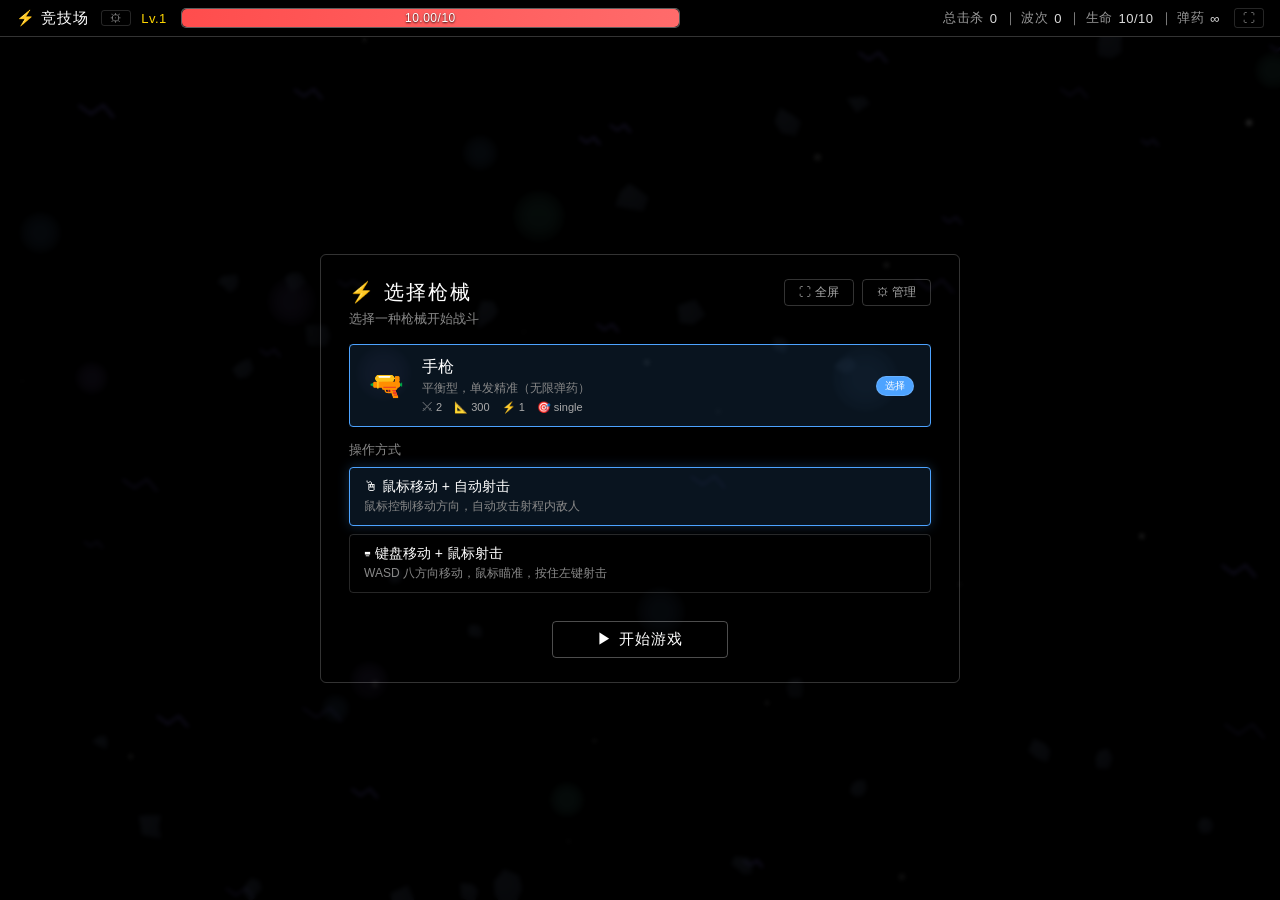
==== commit 6ccd088d: "saveRecord merges existing unlockedGuns from localStorage (manual console unlocks survive refresh)" ====
--- a/hh.html
+++ b/hh.html
@@ -1173,10 +1173,20 @@
             /* ─── 持久化 ──────────────────────────── */
             function saveRecord() {
                 try {
+                    // 合并 localStorage 中已有的解锁列表（防止控制台手动添加/其他页面写入的解锁被覆盖）
+                    let existing = []
+                    try {
+                        const saved = localStorage.getItem(STORAGE_KEY)
+                        if (saved) {
+                            const d = JSON.parse(saved)
+                            existing = d.unlockedGuns || []
+                        }
+                    } catch (_) {}
+                    const merged = Array.from(new Set([...existing, ...state._unlockedGuns]))
                     localStorage.setItem(STORAGE_KEY, JSON.stringify({
                         highestWave: state.highestWave,
                         highestKills: state.highestKills,
-                        unlockedGuns: Array.from(state._unlockedGuns || []),
+                        unlockedGuns: merged,
                     }))
                 } catch (_) { /* ignore */ }
             }
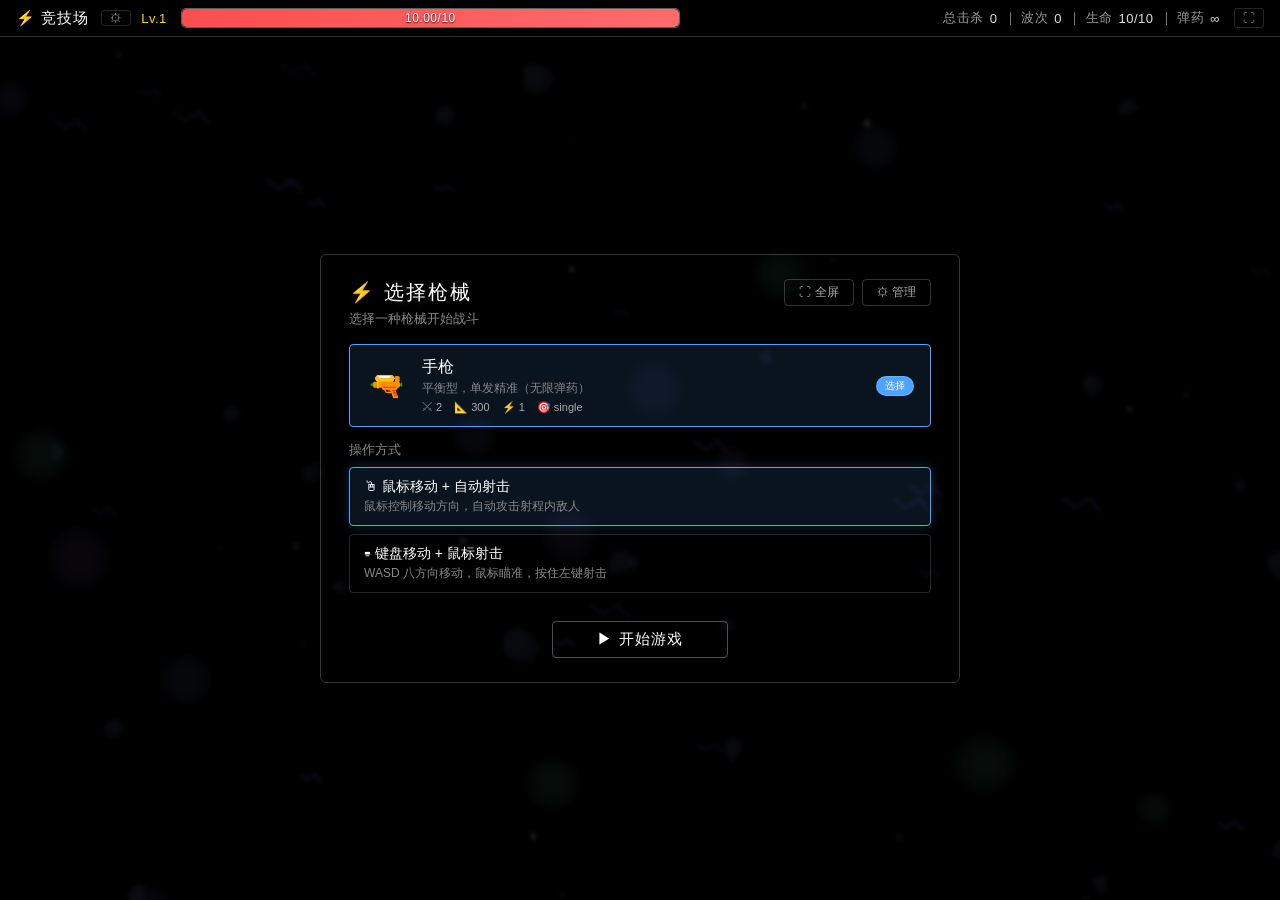
==== commit 431cc685: "Weapon manage requires Ultraman unlocked" ====
--- a/hh.html
+++ b/hh.html
@@ -5925,6 +5925,12 @@
             btnFullscreenHud.addEventListener('click', toggleFullscreen)
 
             btnManageGuns.addEventListener('click', () => {
+                // 武器管理：需解锁奥特曼武器后才能使用
+                const ultraGun = GUNS.find(g => g.id === 'ultraman')
+                if (ultraGun && !isGunUnlocked(ultraGun)) {
+                    alert('🔒 需要先解锁奥特曼武器，才能使用武器管理功能')
+                    return
+                }
                 homeOverlay.style.display = 'none'
                 manageOverlay.style.display = 'flex'
                 renderManageList()
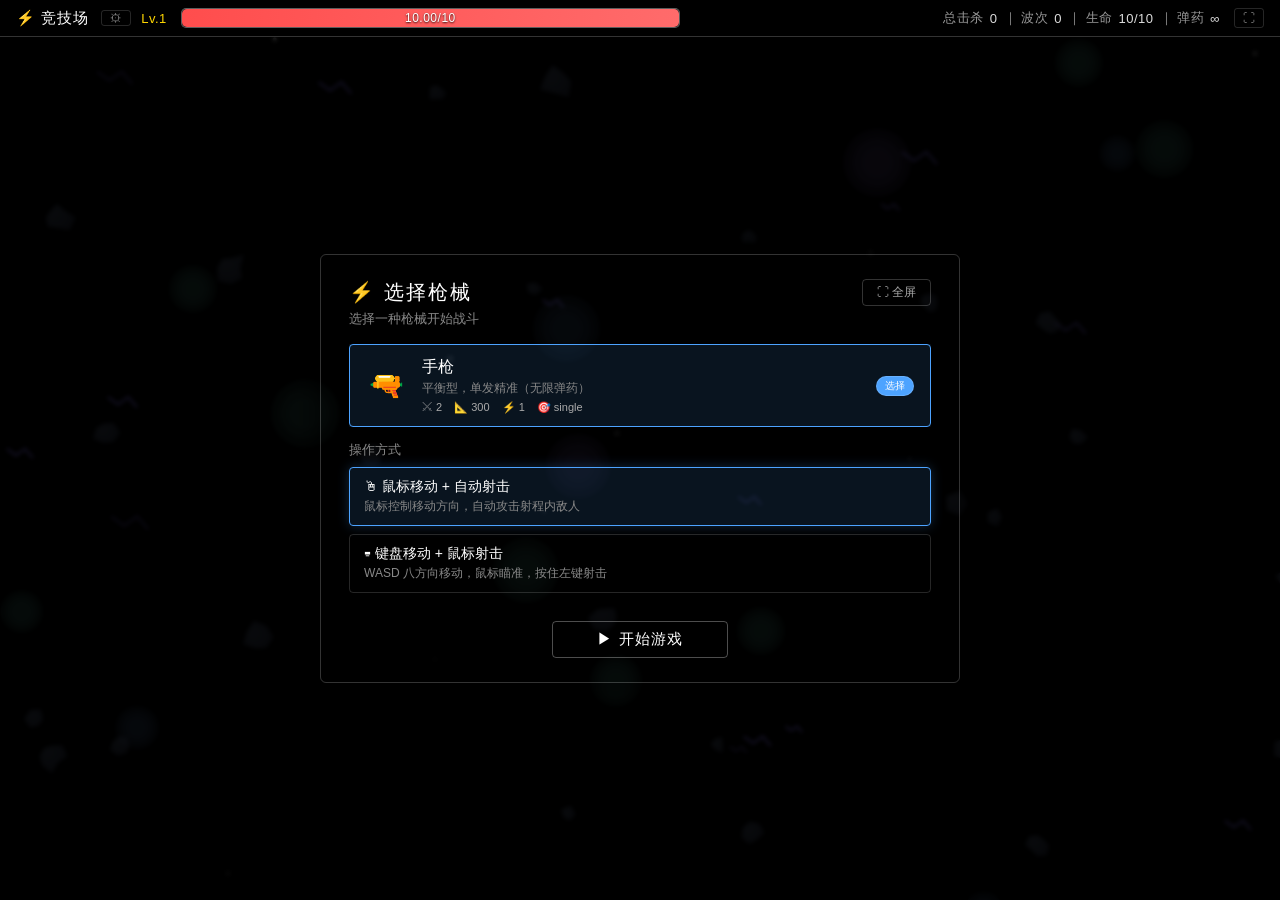
==== commit 30f7a0d4: "Hide manage button until Ultraman unlocked (shown on renderHomeList)" ====
--- a/hh.html
+++ b/hh.html
@@ -5359,6 +5359,9 @@
 
             function renderHomeList() {
                 gunList.innerHTML = ''
+                // 武器管理按钮：解锁奥特曼武器后才显示
+                const ultraGun = GUNS.find(g => g.id === 'ultraman')
+                btnManageGuns.style.display = (ultraGun && isGunUnlocked(ultraGun)) ? 'inline-block' : 'none'
                 // 未解锁武器直接隐藏
                 const unlockedGuns = GUNS.filter(isGunUnlocked)
                 // 新解锁提示（本次会话首次出现）
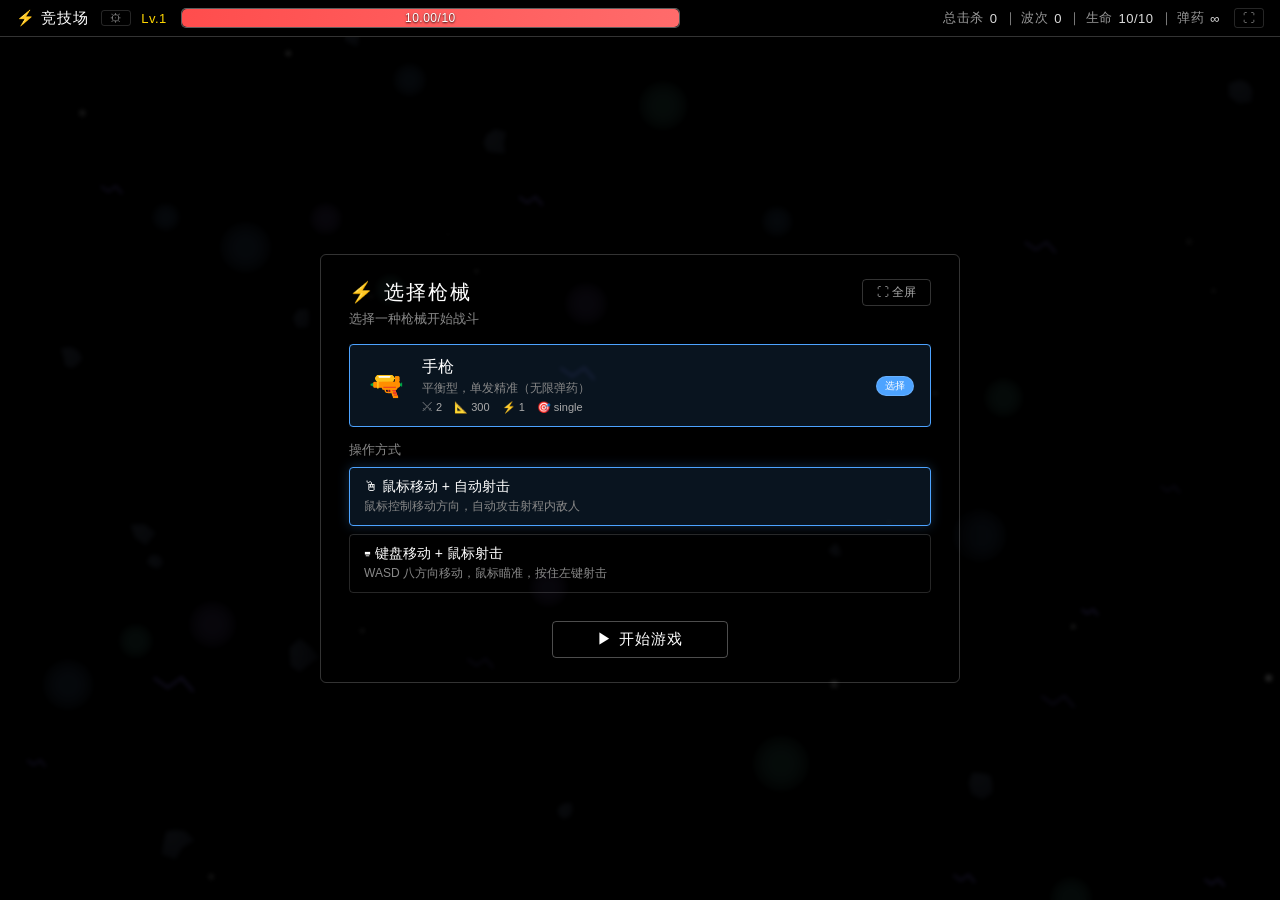
==== commit 3443d006: "Remove redundant Ultraman cards (beamBoost~atk, beamPierce~pierce, beamRange~range); keep beamDouble" ====
--- a/hh.html
+++ b/hh.html
@@ -1127,11 +1127,8 @@
                     gatlingBarrel: 0,
                     gatlingSpin: 0,
                     // 奥特曼专属强化
-                    beamBoost: 0,
                     beamDouble: 0,
-                    beamPierce: 0,
                     beamBurn: 0,
-                    beamRange: 0,
                 },
 
                 enemies: [],
@@ -2325,15 +2322,6 @@
                     state.player.reloadTimeMult = Math.max(0.4, Math.round((state.player.reloadTimeMult || 1) * 0.85 * 100) / 100)
                 }
             }, {
-                id: 'beamBoost',
-                label: '🌟 光束强化',
-                desc: '射线伤害 +30%',
-                weight: 1.0,
-                category: 'special',
-                apply: () => {
-                    state.player.beamBoost = Math.round(((state.player.beamBoost || 0) + 0.3) * 100) / 100
-                }
-            }, {
                 id: 'beamDouble',
                 label: '🌟 双束射线',
                 desc: '射线分裂为平行双束 (上限 3 束)',
@@ -2341,15 +2329,6 @@
                 category: 'special',
                 apply: () => {
                     state.player.beamDouble = Math.min(2, (state.player.beamDouble || 0) + 1)
-                }
-            }, {
-                id: 'beamPierce',
-                label: '🌟 贯穿射线',
-                desc: '射线穿透 +1 (上限 3)',
-                weight: 1.0,
-                category: 'special',
-                apply: () => {
-                    state.player.beamPierce = Math.min(3, (state.player.beamPierce || 0) + 1)
                 }
             }, {
                 id: 'beamBurn',
@@ -2359,15 +2338,6 @@
                 category: 'special',
                 apply: () => {
                     state.player.beamBurn = Math.min(3, (state.player.beamBurn || 0) + 1)
-                }
-            }, {
-                id: 'beamRange',
-                label: '🌟 射线延长',
-                desc: '射线射程 +30%',
-                weight: 1.0,
-                category: 'special',
-                apply: () => {
-                    state.player.beamRange = Math.round(((state.player.beamRange || 0) + 0.3) * 100) / 100
                 }
             }, ]
 
@@ -2380,7 +2350,7 @@
                     if (gtype === 'ultraman') {
                         if (['atkSpeed', 'bulletSpeed', 'parallel', 'scatter', 'extraAttack', 'ricochet', 'split', 'magUp', 'reloadSpeed', 'spreadFocus'].includes(item.id)) return false
                         if (item.id === 'atk' || item.id === 'hp' || item.id === 'range' || item.id === 'lifeSteal' || item.id === 'atkSteal' || item.id === 'pierce') return true
-                        if (['beamBoost', 'beamDouble', 'beamPierce', 'beamBurn', 'beamRange'].includes(item.id)) return true
+                        if (['beamDouble', 'beamBurn'].includes(item.id)) return true
                         return false
                     }
                     // ---- 按武器类型限制弹道/攻速类属性 ----
@@ -2825,10 +2795,8 @@
                 // ---- 奥特曼：多射击口粒子射线（10 个环形枪口随机轮流发射，每颗速度随机，直线不锥形） ----
                 if (p.gunType === 'ultraman') {
                     const beams = 1 + (p.beamDouble || 0)
-                    const boost = 1 + (p.beamBoost || 0)
-                    const rangeMult = 1 + (p.beamRange || 0)
-                    const beamLife = 0.45 * rangeMult
-                    const beamDmg = r2(p.atk * 0.1 * boost)
+                    const beamLife = 0.45
+                    const beamDmg = r2(p.atk * 0.1)
                     const barrels = (state.selectedGun && state.selectedGun.barrelCount) || 16
                     const barrelSpacing = 4
                     const totalW = (barrels - 1) * barrelSpacing
@@ -2860,7 +2828,7 @@
                                 isHoming: false,
                                 isChild: true,
                                 splitRemain: 0,
-                                pierceRemain: p.pierceCount + (p.beamPierce || 0),
+                                pierceRemain: p.pierceCount,
                                 burn: (p.beamBurn || 0) > 0,
                                 hitEnemies: new Set(),
                                 radius: 3,
@@ -5622,11 +5590,8 @@
                 p.gatlingBarrel = 0
                 p.gatlingSpin = 0
                 // 奥特曼专属强化重置
-                p.beamBoost = 0
                 p.beamDouble = 0
-                p.beamPierce = 0
                 p.beamBurn = 0
-                p.beamRange = 0
 
                 p.totalKills = 0
                 p.currentKills = 0
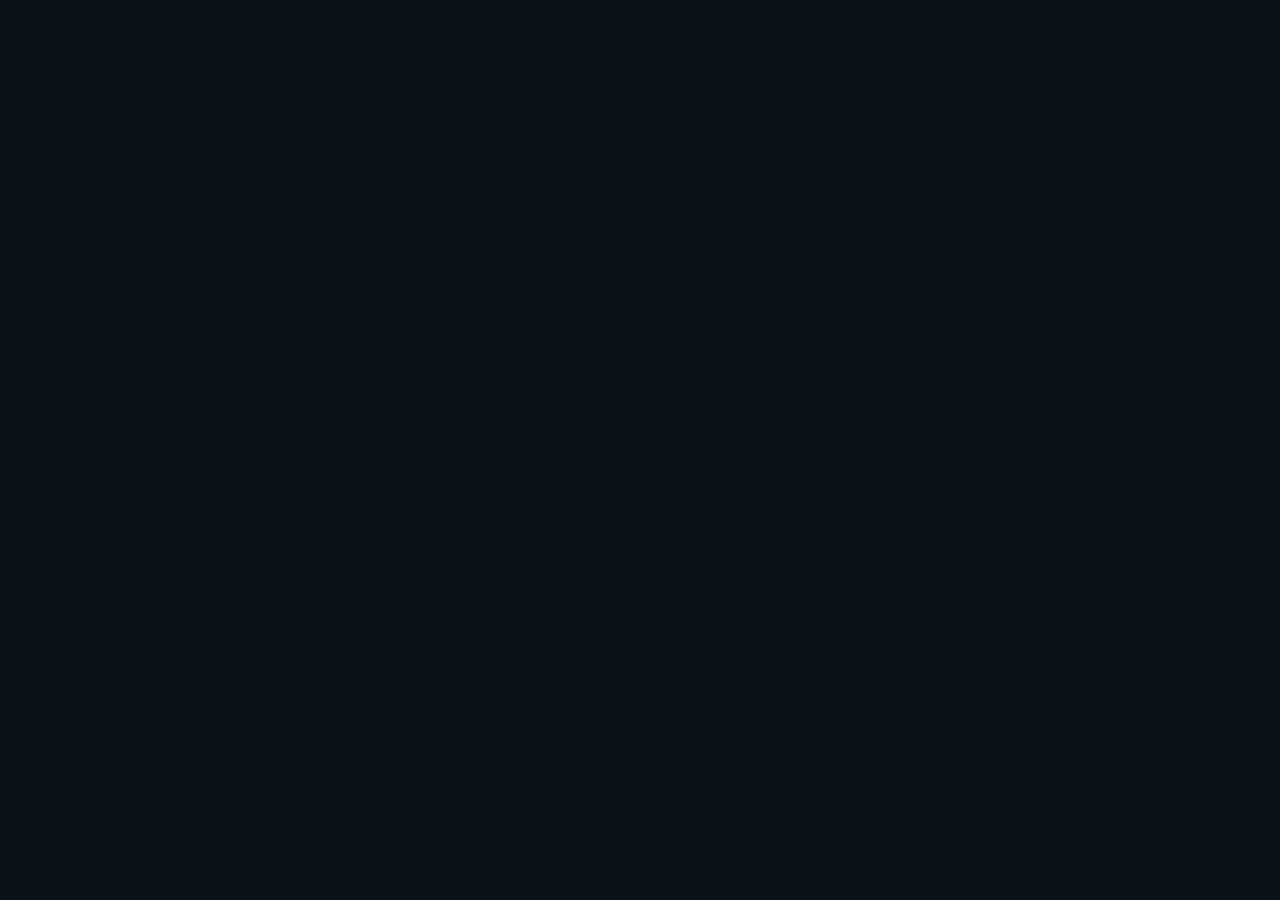
==== commit 8b8c060e: "Enemy/Boss config system: hh.html+modular read localStorage enemy_config_v2 override (artillery/moth" ====
--- a/hh.html
+++ b/hh.html
@@ -705,47 +705,180 @@
 
         (function() {
 
-            /* ─── 常量 ───────────────────────────── */
-            const PLAYER_RADIUS = 14
-            const ENEMY_RADIUS = 16
-
-            // 特殊普通敌人参数
-            const BOMBER_BLAST_RADIUS = 110
-            const BOMBER_CHARGE_RADIUS = 90
-            const BOMBER_WINDUP = 1.0
-            const CHARGER_WINDUP = 0.8
-            const CHARGER_SPEED = 260
-            const CHARGER_DIST = 900
-            const CHARGER_STUN = 2
-            const HEALER_RANGE = 150
-            const HEALER_AMOUNT = 1.5
-            const HEALER_INTERVAL = 2.5
-            const SNIPER_WINDUP = 1.0
-            const SNIPER_RANGE = 750
-
-            // 敌人类型属性倍率（血量/伤害/移速）与出场配置（解锁波次、每波上限）
-            const ENEMY_STATS = {
-                melee: { hpMul: 1.0, dmgMul: 1.0, spdMul: 0.85 },
-                ranged: { hpMul: 0.8, dmgMul: 0.9, spdMul: 0.9 },
-                bomber: { hpMul: 0.85, dmgMul: 1.0, spdMul: 1.15 },
-                splitter: { hpMul: 1.1, dmgMul: 1.0, spdMul: 1.0 },
-                charger: { hpMul: 1.3, dmgMul: 1.1, spdMul: 1.05 },
-                healer: { hpMul: 0.8, dmgMul: 0.5, spdMul: 0.85 },
-                sniper: { hpMul: 0.7, dmgMul: 1.2, spdMul: 0.8 },
-                shield: { hpMul: 2.0, dmgMul: 0.8, spdMul: 0.7 },
-            }
-            const SPECIAL_TYPES = {
-                bomber: { wave: 3, max: 4 },
-                splitter: { wave: 4, max: 4 },
-                charger: { wave: 5, max: 3 },
-                sniper: { wave: 6, max: 3 },
-                shield: { wave: 6, max: 3 },
-                healer: { wave: 7, max: 2 },
-            }
-            // 按波次选择敌人类型：特殊怪逐波解锁，且每种每波不超过上限
+            /* ─── 敌人/Boss 配置（可由后台配置页修改，localStorage: enemy_config_v2 覆盖） ── */
+            const ENEMY_CFG_KEY = 'enemy_config_v2'
+            const DEFAULT_ENEMY_CFG = {
+                // 基础尺寸
+                enemyRadius: 16,
+                bossRadius: 30,
+                meleeBossRadius: 42,
+                // 大型近战 Boss 节奏
+                meleeBossWindup: 0.7,
+                meleeBossRecover: 0.3,
+                meleeBossNovaWindup: 5,
+                meleeAttackFxLife: 0.28,
+                dashSpeed: 900,
+                // 远程弹
+                enemyProjectileSpeed: 250,
+                // 近战技能
+                meleeAttacks: {
+                    fan: { radius: 220, halfAngle: 1.0471975511965976 },
+                    slam: { len: 100, halfW: 110 },
+                    charge: { len: 420, halfW: 45 },
+                    dash: { len: 600, halfW: 50 },
+                    nova: { radius: 200 },
+                },
+                // 特殊普通敌人参数
+                bomberBlastRadius: 110,
+                bomberChargeRadius: 90,
+                bomberWindup: 1.0,
+                chargerWindup: 0.8,
+                chargerSpeed: 260,
+                chargerDist: 900,
+                chargerStun: 2,
+                healerRange: 150,
+                healerAmount: 1.5,
+                healerInterval: 2.5,
+                sniperWindup: 1.0,
+                sniperRange: 750,
+                // 敌人类型属性倍率（血量/伤害/移速）与出场配置
+                enemyStats: {
+                    melee: { hpMul: 1.0, dmgMul: 1.0, spdMul: 0.85 },
+                    ranged: { hpMul: 0.8, dmgMul: 0.9, spdMul: 0.9 },
+                    bomber: { hpMul: 0.85, dmgMul: 1.0, spdMul: 1.15 },
+                    splitter: { hpMul: 1.1, dmgMul: 1.0, spdMul: 1.0 },
+                    charger: { hpMul: 1.3, dmgMul: 1.1, spdMul: 1.05 },
+                    healer: { hpMul: 0.8, dmgMul: 0.5, spdMul: 0.85 },
+                    sniper: { hpMul: 0.7, dmgMul: 1.2, spdMul: 0.8 },
+                    shield: { hpMul: 2.0, dmgMul: 0.8, spdMul: 0.7 },
+                },
+                specialTypes: {
+                    bomber: { wave: 3, max: 4 },
+                    splitter: { wave: 4, max: 4 },
+                    charger: { wave: 5, max: 3 },
+                    sniper: { wave: 6, max: 3 },
+                    shield: { wave: 6, max: 3 },
+                    healer: { wave: 7, max: 2 },
+                },
+                // 大型远程 Boss 技能参数
+                artillery: {
+                    radius: 34,
+                    hpBase: 70,
+                    dmgBase: 3,
+                    speed: 26,
+                    preferredDist: 350,
+                    skillInterval: 3.0,
+                    windup: 0.7,
+                    fanCount: 20,
+                    fanSpeed: 280,
+                    fanRadius: 520,
+                    radialCount: 120,
+                    radialSpeed: 300,
+                    radialRadius: 640,
+                    bombMin: 15,
+                    bombMax: 20,
+                    bombBlastRadius: 40,
+                    bombSpeed: 1200,
+                    cannonSpeed: 120,
+                    cannonRadius: 14,
+                    cannonFuse: 1.2,
+                    normalInterval: 3.0,
+                },
+                // 母体 Boss 参数
+                mother: {
+                    radius: 38,
+                    hpBase: 60,
+                    dmgBase: 5,
+                    speed: 22,
+                    keepDist: 260,
+                    venomDmgMul: 0.5,
+                    venomSpeed: 150,
+                    venomCooldown: 2.5,
+                    venomCooldownEnraged: 1.6,
+                    venomPoisonTime: 4,
+                    venomPoisonDps: 1.5,
+                    spawnInterval: 6,
+                    spawnIntervalEnraged: 3.5,
+                    spawnMin: 2,
+                    spawnMax: 3,
+                    spawnMinEnraged: 3,
+                    spawnMaxEnraged: 4,
+                    spawnMaxMinions: 8,
+                    spawnWarnTime: 1.0,
+                    webCooldown: 8,
+                    webCooldownEnraged: 6,
+                    webRadius: 90,
+                    webLife: 3,
+                    webPoisonTime: 2.5,
+                    webPoisonDps: 1,
+                    shockCooldown: 10,
+                    shockCooldownEnraged: 7,
+                    shockCount: 12,
+                    shockCountEnraged: 16,
+                    shockSpeed: 160,
+                    minionRadius: 11,
+                    minionSpeedBase: 95,
+                    minionHpMul: 0.7,
+                    minionDmgMul: 0.7,
+                    enrageHpRatio: 0.5,
+                    enrageRadiusMul: 1.3,
+                },
+                // 启用状态（禁用 = 完全不出场）
+                enabled: {
+                    melee: true, ranged: true, bomber: true, splitter: true, charger: true,
+                    healer: true, sniper: true, shield: true,
+                    normalBoss: true, meleeBoss: true, artilleryBoss: true, motherBoss: true,
+                },
+            }
+            // 合并 localStorage 覆盖配置
+            let ENEMY_CFG = { ...DEFAULT_ENEMY_CFG }
+            try {
+                const saved = localStorage.getItem(ENEMY_CFG_KEY)
+                if (saved) {
+                    const o = JSON.parse(saved)
+                    ENEMY_CFG = { ...DEFAULT_ENEMY_CFG, ...o }
+                    ENEMY_CFG.enemyStats = { ...DEFAULT_ENEMY_CFG.enemyStats, ...(o.enemyStats || {}) }
+                    ENEMY_CFG.meleeAttacks = { ...DEFAULT_ENEMY_CFG.meleeAttacks, ...(o.meleeAttacks || {}) }
+                    ENEMY_CFG.specialTypes = { ...DEFAULT_ENEMY_CFG.specialTypes, ...(o.specialTypes || {}) }
+                    ENEMY_CFG.artillery = { ...DEFAULT_ENEMY_CFG.artillery, ...(o.artillery || {}) }
+                    ENEMY_CFG.mother = { ...DEFAULT_ENEMY_CFG.mother, ...(o.mother || {}) }
+                    ENEMY_CFG.enabled = { ...DEFAULT_ENEMY_CFG.enabled, ...(o.enabled || {}) }
+                }
+            } catch (_) {}
+
+            // ---- 派生常量（保持原函数引用不变） ----
+            const ENEMY_RADIUS = ENEMY_CFG.enemyRadius
+            const BOMBER_BLAST_RADIUS = ENEMY_CFG.bomberBlastRadius
+            const BOMBER_CHARGE_RADIUS = ENEMY_CFG.bomberChargeRadius
+            const BOMBER_WINDUP = ENEMY_CFG.bomberWindup
+            const CHARGER_WINDUP = ENEMY_CFG.chargerWindup
+            const CHARGER_SPEED = ENEMY_CFG.chargerSpeed
+            const CHARGER_DIST = ENEMY_CFG.chargerDist
+            const CHARGER_STUN = ENEMY_CFG.chargerStun
+            const HEALER_RANGE = ENEMY_CFG.healerRange
+            const HEALER_AMOUNT = ENEMY_CFG.healerAmount
+            const HEALER_INTERVAL = ENEMY_CFG.healerInterval
+            const SNIPER_WINDUP = ENEMY_CFG.sniperWindup
+            const SNIPER_RANGE = ENEMY_CFG.sniperRange
+            const ENEMY_STATS = ENEMY_CFG.enemyStats
+            const SPECIAL_TYPES = ENEMY_CFG.specialTypes
+            const BOSS_RADIUS = ENEMY_CFG.bossRadius
+            const MELEE_BOSS_RADIUS = ENEMY_CFG.meleeBossRadius
+            const MELEE_BOSS_WINDUP = ENEMY_CFG.meleeBossWindup
+            const MELEE_BOSS_RECOVER = ENEMY_CFG.meleeBossRecover
+            const MELEE_ATTACKS = ENEMY_CFG.meleeAttacks
+            const MELEE_BOSS_NOVA_WINDUP = ENEMY_CFG.meleeBossNovaWindup
+            const MELEE_ATTACK_FX_LIFE = ENEMY_CFG.meleeAttackFxLife
+            const DASH_SPEED = ENEMY_CFG.dashSpeed
+            const ENEMY_PROJECTILE_SPEED = ENEMY_CFG.enemyProjectileSpeed
+            const ARTY = ENEMY_CFG.artillery
+            const MOTHER = ENEMY_CFG.mother
+            const PROJECTILE_SPEED_BASE = 600
+            // 按波次选择敌人类型：特殊怪逐波解锁，且每种每波不超过上限（禁用类型完全不出场）
             function pickEnemyType(wave, counts) {
                 const available = []
                 for (const [t, cfg] of Object.entries(SPECIAL_TYPES)) {
+                    if (ENEMY_CFG.enabled[t] === false) continue
                     if (wave >= cfg.wave && (counts[t] || 0) < cfg.max) available.push(t)
                 }
                 // 特殊怪总体出现率随波次提升（最高 50%）
@@ -755,24 +888,12 @@
                     counts[t] = (counts[t] || 0) + 1
                     return t
                 }
-                return Math.random() < 0.3 ? 'ranged' : 'melee'
-            }
-            const BOSS_RADIUS = 30
-            const MELEE_BOSS_RADIUS = 42
-            const MELEE_BOSS_WINDUP = 0.7
-            const MELEE_BOSS_RECOVER = 0.3
-            const MELEE_ATTACKS = {
-                fan: { radius: 220, halfAngle: Math.PI / 3 },
-                slam: { len: 100, halfW: 110 },
-                charge: { len: 420, halfW: 45 },
-                dash: { len: 600, halfW: 50 },
-                nova: { radius: 200 },
-            }
-            const MELEE_BOSS_NOVA_WINDUP = 5
-            const MELEE_ATTACK_FX_LIFE = 0.28
-            const DASH_SPEED = 900
-            const PROJECTILE_SPEED_BASE = 600
-            const ENEMY_PROJECTILE_SPEED = 250
+                const baseTypes = []
+                if (ENEMY_CFG.enabled.melee !== false) baseTypes.push('melee')
+                if (ENEMY_CFG.enabled.ranged !== false) baseTypes.push('ranged')
+                if (baseTypes.length === 0) return 'melee'
+                return baseTypes[randInt(0, baseTypes.length - 1)]
+            }
             const MAX_PIERCE = 5
             const MAX_EXTRA_ATTACK = 5
             const MAX_SPLIT_LEVEL = 3
@@ -1664,16 +1785,16 @@
                     y = pos.y
 
                 const waveFactor = 1 + state.wave * 0.15
-                const hp = Math.floor(70 * bossHpScale(state.wave))
-                const damage = Math.floor(3 * (1 + state.wave * 0.08))
+                const hp = Math.floor(ARTY.hpBase * bossHpScale(state.wave))
+                const damage = Math.floor(ARTY.dmgBase * (1 + state.wave * 0.08))
 
                 state.enemies.push({
                     x,
                     y,
-                    radius: 34,
+                    radius: ARTY.radius,
                     hp,
                     maxHp: hp,
-                    speed: 26,
+                    speed: ARTY.speed,
                     damage,
                     enraged: false,
                     skillScale: 1,
@@ -1684,7 +1805,7 @@
                     stage2: false,
                     phaseMode: null,
                     phaseTimer: 0,
-                    baseRadius: 34,
+                    baseRadius: ARTY.radius,
                     isBoss: true,
                     bossName: '🎯 远程首领',
                     isArtilleryBoss: true,
@@ -1692,7 +1813,7 @@
                     attackCooldown: 0,
                     attackInterval: 1.0,
                     rangedCooldown: 0,
-                    preferredDist: 350,
+                    preferredDist: ARTY.preferredDist,
                     flashTimer: 0,
                     waveId: state.currentWaveId,
                     knockbackX: 0,
@@ -1703,7 +1824,7 @@
                     skillPhase: 0,
                     skillAngle: 0,
                     normalTimer: 1.5,
-                    normalInterval: 3.0,
+                    normalInterval: ARTY.normalInterval,
                     bombCount: 0,
                     bombPlan: [],
                     bombSpawnTimer: 0,
@@ -1721,16 +1842,16 @@
                     y = pos.y
 
                 const waveFactor = 1 + state.wave * 0.15
-                const hp = Math.floor(60 * bossHpScale(state.wave))
-                const damage = Math.floor(5 * (1 + state.wave * 0.08))
+                const hp = Math.floor(MOTHER.hpBase * bossHpScale(state.wave))
+                const damage = Math.floor(MOTHER.dmgBase * (1 + state.wave * 0.08))
 
                 state.enemies.push({
                     x,
                     y,
-                    radius: 38,
+                    radius: MOTHER.radius,
                     hp,
                     maxHp: hp,
-                    speed: 22,
+                    speed: MOTHER.speed,
                     damage,
                     isBoss: true,
                     bossName: '🦠 母体',
@@ -1739,7 +1860,7 @@
                     attackCooldown: 0,
                     attackInterval: 1.0,
                     rangedCooldown: 0,
-                    preferredDist: 300,
+                    preferredDist: MOTHER.keepDist,
                     flashTimer: 0,
                     waveId: state.currentWaveId,
                     knockbackX: 0,
@@ -1916,24 +2037,24 @@
                             x: e.x,
                             y: e.y,
                             kind: 'venom',
-                            vx: Math.cos(a) * 150,
-                            vy: Math.sin(a) * 150,
+                            vx: Math.cos(a) * MOTHER.venomSpeed,
+                            vy: Math.sin(a) * MOTHER.venomSpeed,
                             radius: 7,
-                            damage: Math.max(1, Math.floor(r2(e.damage * 0.5 * sf.dmg))),
-                            poisonDps: r2(1.5 * sf.dmg),
+                            damage: Math.max(1, Math.floor(r2(e.damage * MOTHER.venomDmgMul * sf.dmg))),
+                            poisonDps: r2(MOTHER.venomPoisonDps * sf.dmg),
                             life: 3.5,
                         })
                     }
-                    e.venomCooldown = 2.5 / sf.freq
+                    e.venomCooldown = MOTHER.venomCooldown / sf.freq
                 }
 
                 // 技能1：孵化虫群（预警圈 → 小怪，场上上限 8）
                 e.spawnCooldown -= dt
                 if (e.spawnCooldown <= 0) {
-                    e.spawnCooldown = 6 / sf.freq
+                    e.spawnCooldown = MOTHER.spawnInterval / sf.freq
                     const minions = state.enemies.filter(o => o.isMotherMinion).length
-                    if (minions < 8) {
-                        const count = e.stage2 ? randInt(3, 4) : (e.enraged ? randInt(3, 4) : randInt(2, 3))
+                    if (minions < MOTHER.spawnMaxMinions) {
+                        const count = e.stage2 ? randInt(MOTHER.spawnMinEnraged, MOTHER.spawnMaxEnraged) : (e.enraged ? randInt(MOTHER.spawnMinEnraged, MOTHER.spawnMaxEnraged) : randInt(MOTHER.spawnMin, MOTHER.spawnMax))
                         for (let k = 0; k < count; k++) {
                             const a = rand(0, Math.PI * 2)
                             const dist2 = rand(60, 130)
@@ -1950,14 +2071,14 @@
                 // 技能2：束缚陷阱（玩家脚下，预警后生成减速区域）
                 e.webCooldown -= dt
                 if (e.webCooldown <= 0 && d2 < 600) {
-                    e.webCooldown = 8 / sf.freq
+                    e.webCooldown = MOTHER.webCooldown / sf.freq
                     e.motherWarns.push({ x: p.x, y: p.y, timer: 1.0, kind: 'web' })
                 }
 
                 // 技能3：虫群冲击波（环形散射）
                 e.shockCooldown -= dt
                 if (e.shockCooldown <= 0) {
-                    e.shockCooldown = 10 / sf.freq
+                    e.shockCooldown = MOTHER.shockCooldown / sf.freq
                     const n = e.stage2 ? 20 : (e.enraged ? 16 : 12)
                     for (let k = 0; k < n; k++) {
                         const a = (k / n) * Math.PI * 2
@@ -1965,8 +2086,8 @@
                             x: e.x,
                             y: e.y,
                             kind: 'bug',
-                            vx: Math.cos(a) * 160,
-                            vy: Math.sin(a) * 160,
+                            vx: Math.cos(a) * MOTHER.shockSpeed,
+                            vy: Math.sin(a) * MOTHER.shockSpeed,
                             radius: 5,
                             damage: Math.max(1, r2(e.damage * sf.dmg - 1)),
                             life: 2.5,
@@ -1993,7 +2114,7 @@
                     w.timer -= dt
                     if (w.timer <= 0) {
                         if (w.kind === 'web') {
-                            state.webZones.push({ x: w.x, y: w.y, radius: 90, life: 3, dps: 1 * sf.dmg })
+                            state.webZones.push({ x: w.x, y: w.y, radius: MOTHER.webRadius, life: MOTHER.webLife, dps: MOTHER.webPoisonDps * sf.dmg })
                         } else {
                             spawnMotherMinion(w.x, w.y, e)
                         }
@@ -2009,17 +2130,17 @@
                     e.skillState = 'skill1'
                     e.skillAngle = Math.atan2(pl.y - e.y, pl.x - e.x)
                     e.skillPhase = randInt(1, 3)
-                    e.skillTimer = 0.7
-                    e.warn = { type: 'fan', x: e.x, y: e.y, angle: e.skillAngle, radius: 520 * bossStageF(e).range, timer: 0.7 }
+                    e.skillTimer = ARTY.windup
+                    e.warn = { type: 'fan', x: e.x, y: e.y, angle: e.skillAngle, radius: ARTY.fanRadius * bossStageF(e).range, timer: ARTY.windup }
                 } else if (e.skillIndex === 1) {
                     // 技能2：全屏环形散射 16 颗
                     e.skillState = 'skill2'
-                    e.skillTimer = 0.7
-                    e.warn = { type: 'ring', x: e.x, y: e.y, radius: 640 * bossStageF(e).range, timer: 0.7 }
+                    e.skillTimer = ARTY.windup
+                    e.warn = { type: 'ring', x: e.x, y: e.y, radius: ARTY.radialRadius * bossStageF(e).range, timer: ARTY.windup }
                 } else {
-                    // 技能3：大量轰炸——快速出现 15-20 个预警点，再依次降落（一阶段普通形态 2/3 数量）
+                    // 技能3：大量轰炸——快速出现预警点，再依次降落（一阶段普通形态 2/3 数量）
                     e.skillState = 'skill3'
-                    e.bombCount = (e.stage2 || e.enraged) ? randInt(15, 20) : randInt(10, 13)
+                    e.bombCount = (e.stage2 || e.enraged) ? randInt(ARTY.bombMin, ARTY.bombMax) : randInt(Math.round(ARTY.bombMin * 2 / 3), Math.round(ARTY.bombMax * 2 / 3))
                     e.bombPlan = []
                     e.bombSpawnTimer = 0
                 }
@@ -2029,7 +2150,7 @@
                 e.skillState = 'idle'
                 e.skillIndex = (e.skillIndex + 1) % 3
                 // 技能间隔按阶段频率档位（普通形态更慢 / 狂暴更快）
-                e.skillTimer = 3.0 / bossStageF(e).freq
+                e.skillTimer = ARTY.skillInterval / bossStageF(e).freq
                 e.warn = null
                 e.bombPlan = []
             }
@@ -2101,16 +2222,24 @@
                     }
                 }
                 if (state.wave % 5 === 0 && state.wave % 10 !== 0) {
-                    spawnBoss()
-                    state.waveSpawned++
+                    if (ENEMY_CFG.enabled.normalBoss !== false) {
+                        spawnBoss()
+                        state.waveSpawned++
+                    }
                 }
                 if (state.wave % 10 === 0) {
-                    // 大型 Boss：近战 / 远程 / 母体 随机三选一
-                    const br = Math.random()
-                    if (br < 0.34) spawnMeleeBoss()
-                    else if (br < 0.67) spawnArtilleryBoss()
-                    else spawnMotherBoss()
-                    state.waveSpawned++
+                    // 大型 Boss：从启用的类型中随机三选一
+                    const bossPool = []
+                    if (ENEMY_CFG.enabled.meleeBoss !== false) bossPool.push('melee')
+                    if (ENEMY_CFG.enabled.artilleryBoss !== false) bossPool.push('artillery')
+                    if (ENEMY_CFG.enabled.motherBoss !== false) bossPool.push('mother')
+                    if (bossPool.length > 0) {
+                        const pick = bossPool[randInt(0, bossPool.length - 1)]
+                        if (pick === 'melee') spawnMeleeBoss()
+                        else if (pick === 'artillery') spawnArtilleryBoss()
+                        else spawnMotherBoss()
+                        state.waveSpawned++
+                    }
                 }
                 if (isBossWave) {
                     // Boss 出现：清场全部非 Boss 敌人（含所有特殊怪及分裂小怪），
@@ -3587,10 +3716,10 @@
                                 state.cannonballs.push({
                                     x: e.x,
                                     y: e.y,
-                                    vx: Math.cos(a) * 120,
-                                    vy: Math.sin(a) * 120,
-                                    radius: 14,
-                                    fuse: 1.2,
+                                    vx: Math.cos(a) * ARTY.cannonSpeed,
+                                    vy: Math.sin(a) * ARTY.cannonSpeed,
+                                    radius: ARTY.cannonRadius,
+                                    fuse: ARTY.cannonFuse,
                                     damage: r2(e.damage * artDmgF),
                                     life: 6,
                                 })
@@ -3630,14 +3759,14 @@
                             e.skillTimer -= dt
                             if (e.skillTimer <= 0) {
                                 const halfA = (Math.PI / 3) * artSk
-                                const bulletCount = Math.round(20 * artDensity)
+                                const bulletCount = Math.round(ARTY.fanCount * artDensity)
                                 for (let bi = 0; bi < bulletCount; bi++) {
                                     const a = e.skillAngle - halfA + (2 * halfA) * (bi / Math.max(1, bulletCount - 1))
                                     state.enemyProjectiles.push({
                                         x: e.x,
                                         y: e.y,
-                                        vx: Math.cos(a) * 280,
-                                        vy: Math.sin(a) * 280,
+                                        vx: Math.cos(a) * ARTY.fanSpeed,
+                                        vy: Math.sin(a) * ARTY.fanSpeed,
                                         radius: 5,
                                         damage: Math.max(1, r2(e.damage * artDmgF - 1)),
                                         life: 3,
@@ -3654,13 +3783,13 @@
                             // 技能2：全屏环形散射 16 颗
                             e.skillTimer -= dt
                             if (e.skillTimer <= 0) {
-                                for (let bi = 0; bi < Math.round(120 * artDensity); bi++) {
+                                for (let bi = 0; bi < Math.round(ARTY.radialCount * artDensity); bi++) {
                                     const a = (bi / 16) * Math.PI * 2
                                     state.enemyProjectiles.push({
                                         x: e.x,
                                         y: e.y,
-                                        vx: Math.cos(a) * 300,
-                                        vy: Math.sin(a) * 300,
+                                        vx: Math.cos(a) * ARTY.radialSpeed,
+                                        vy: Math.sin(a) * ARTY.radialSpeed,
                                         radius: 5,
                                         damage: Math.max(1, r2(e.damage * artDmgF - 1)),
                                         life: 3,
@@ -3692,9 +3821,9 @@
                                         x: bp.x,
                                         y: -80,
                                         targetY: bp.y,
-                                        fallSpeed: 1200,
+                                        fallSpeed: ARTY.bombSpeed,
                                         radius: 16,
-                                        blastRadius: 40 * artSk,
+                                        blastRadius: ARTY.bombBlastRadius * artSk,
                                         damage: r2(e.damage * artDmgF),
                                         tail: 0,
                                         life: 4,
@@ -4115,8 +4244,8 @@
                         spawnPlayerHitParticles(proj.x, proj.y, 18)
                         if (proj.kind === 'venom') {
                             // 毒液弹：附加中毒（4s 持续伤害，主伤害靠毒）
-                            p.poisonTimer = 4
-                            p.poisonDps = proj.poisonDps || 1.5
+                            p.poisonTimer = MOTHER.venomPoisonTime
+                            p.poisonDps = proj.poisonDps || MOTHER.venomPoisonDps
                         }
                         state.enemyProjectiles.splice(i, 1)
                         if (p.hp <= 0) {
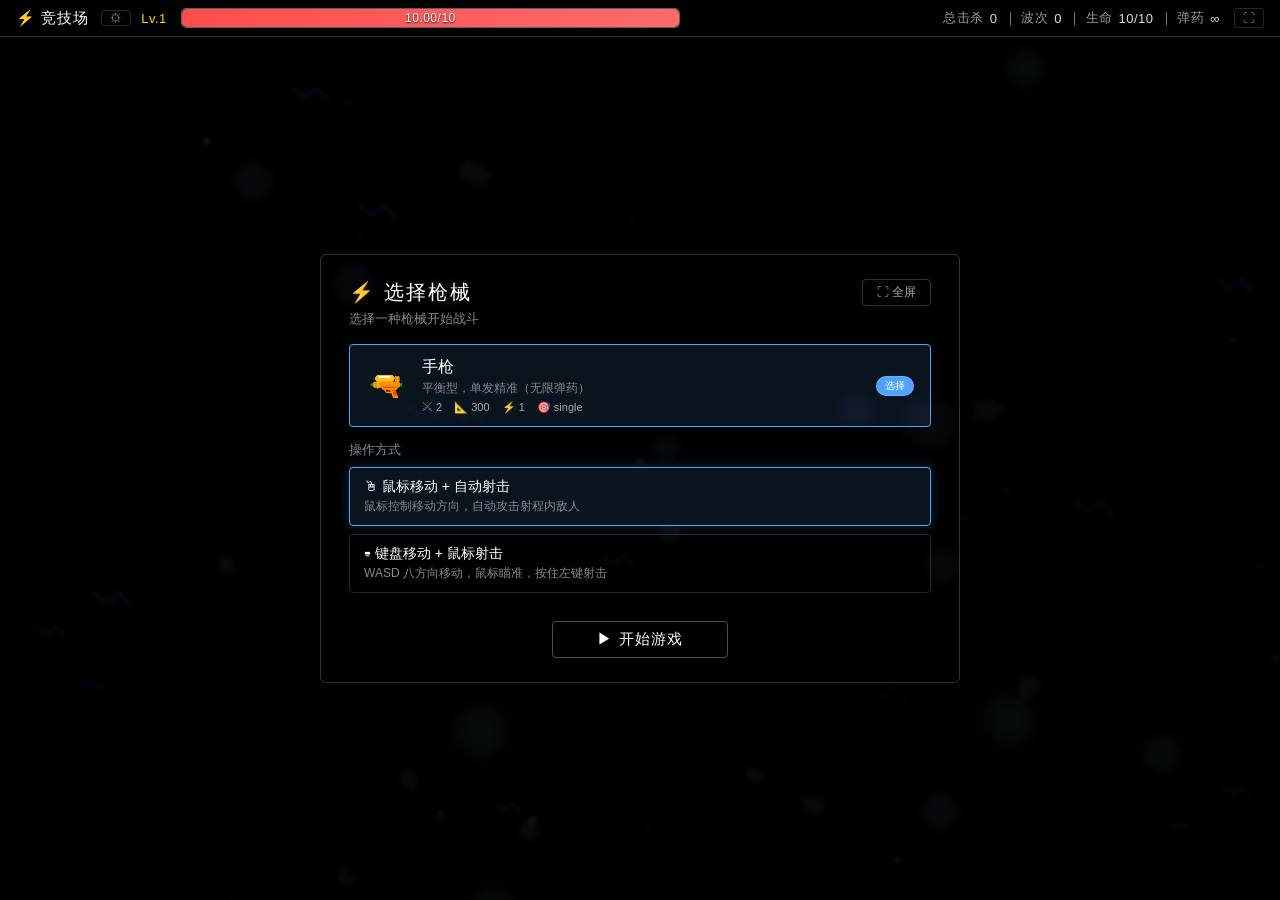
==== commit dfe11095: "Fix PLAYER_RADIUS undefined; remove Ultraman exclusive cards (beamDouble/beamBurn); unlock all weapo" ====
--- a/hh.html
+++ b/hh.html
@@ -1194,7 +1194,7 @@
                 player: {
                     x: 0,
                     y: 0,
-                    radius: PLAYER_RADIUS,
+                    radius: 12,
                     hp: 10,
                     maxHp: 10,
                     atk: 2,
@@ -1247,9 +1247,6 @@
                     shotgunSpread: 50,
                     gatlingBarrel: 0,
                     gatlingSpin: 0,
-                    // 奥特曼专属强化
-                    beamDouble: 0,
-                    beamBurn: 0,
                 },
 
                 enemies: [],
@@ -2125,7 +2122,9 @@
 
             function startArtillerySkill(e) {
                 const pl = state.player
-                if (e.skillIndex === 0) {
+                // 编辑器预览支持锁定技能（游戏内 lockSkillIndex 不存在，行为不变）
+                const si = e.lockSkillIndex !== undefined ? e.lockSkillIndex : e.skillIndex
+                if (si === 0) {
                     // 技能1：扇形散射 1-3 波
                     e.skillState = 'skill1'
                     e.skillAngle = Math.atan2(pl.y - e.y, pl.x - e.x)
@@ -2148,7 +2147,8 @@
 
             function finishArtillerySkill(e) {
                 e.skillState = 'idle'
-                e.skillIndex = (e.skillIndex + 1) % 3
+                // 编辑器预览锁定技能时保持；游戏内 lockSkillIndex 不存在 → 正常轮询
+                e.skillIndex = e.lockSkillIndex !== undefined ? e.lockSkillIndex : (e.skillIndex + 1) % 3
                 // 技能间隔按阶段频率档位（普通形态更慢 / 狂暴更快）
                 e.skillTimer = ARTY.skillInterval / bossStageF(e).freq
                 e.warn = null
@@ -2450,24 +2450,6 @@
                 apply: () => {
                     state.player.reloadTimeMult = Math.max(0.4, Math.round((state.player.reloadTimeMult || 1) * 0.85 * 100) / 100)
                 }
-            }, {
-                id: 'beamDouble',
-                label: '🌟 双束射线',
-                desc: '射线分裂为平行双束 (上限 3 束)',
-                weight: 1.0,
-                category: 'special',
-                apply: () => {
-                    state.player.beamDouble = Math.min(2, (state.player.beamDouble || 0) + 1)
-                }
-            }, {
-                id: 'beamBurn',
-                label: '🌟 灼烧射线',
-                desc: '命中附带 2s 灼烧持续伤害 (上限 3)',
-                weight: 1.0,
-                category: 'special',
-                apply: () => {
-                    state.player.beamBurn = Math.min(3, (state.player.beamBurn || 0) + 1)
-                }
             }, ]
 
             function getAvailableUpgrades() {
@@ -2479,7 +2461,6 @@
                     if (gtype === 'ultraman') {
                         if (['atkSpeed', 'bulletSpeed', 'parallel', 'scatter', 'extraAttack', 'ricochet', 'split', 'magUp', 'reloadSpeed', 'spreadFocus'].includes(item.id)) return false
                         if (item.id === 'atk' || item.id === 'hp' || item.id === 'range' || item.id === 'lifeSteal' || item.id === 'atkSteal' || item.id === 'pierce') return true
-                        if (['beamDouble', 'beamBurn'].includes(item.id)) return true
                         return false
                     }
                     // ---- 按武器类型限制弹道/攻速类属性 ----
@@ -2923,7 +2904,7 @@
 
                 // ---- 奥特曼：多射击口粒子射线（10 个环形枪口随机轮流发射，每颗速度随机，直线不锥形） ----
                 if (p.gunType === 'ultraman') {
-                    const beams = 1 + (p.beamDouble || 0)
+                    const beams = 1
                     const beamLife = 0.45
                     const beamDmg = r2(p.atk * 0.1)
                     const barrels = (state.selectedGun && state.selectedGun.barrelCount) || 16
@@ -2958,7 +2939,6 @@
                                 isChild: true,
                                 splitRemain: 0,
                                 pierceRemain: p.pierceCount,
-                                burn: (p.beamBurn || 0) > 0,
                                 hitEnemies: new Set(),
                                 radius: 3,
                                 ricochetRemain: 0,
@@ -5459,18 +5439,8 @@
                 // 武器管理按钮：解锁奥特曼武器后才显示
                 const ultraGun = GUNS.find(g => g.id === 'ultraman')
                 btnManageGuns.style.display = (ultraGun && isGunUnlocked(ultraGun)) ? 'inline-block' : 'none'
-                // 未解锁武器直接隐藏
+                // 未解锁武器直接隐藏（当前默认全部解锁）
                 const unlockedGuns = GUNS.filter(isGunUnlocked)
-                // 新解锁提示（本次会话首次出现）
-                if (!state._seenUnlocks) state._seenUnlocks = new Set()
-                const newly = unlockedGuns.filter(g => g.unlock && !state._seenUnlocks.has(g.id))
-                newly.forEach(g => state._seenUnlocks.add(g.id))
-                if (newly.length > 0) {
-                    const tip = document.createElement('div')
-                    tip.className = 'unlock-tip'
-                    tip.textContent = '🔓 新武器解锁：' + newly.map(g => g.name).join('、')
-                    gunList.prepend(tip)
-                }
                 unlockedGuns.forEach(gun => {
                     const card = document.createElement('div')
                     card.className = 'gun-card'
@@ -5718,9 +5688,6 @@
                 p.shotgunSpread = gun.spreadDeg || 50
                 p.gatlingBarrel = 0
                 p.gatlingSpin = 0
-                // 奥特曼专属强化重置
-                p.beamDouble = 0
-                p.beamBurn = 0
 
                 p.totalKills = 0
                 p.currentKills = 0
@@ -6080,7 +6047,7 @@
                     const data = JSON.parse(saved)
                     state.highestWave = data.highestWave || 0
                     state.highestKills = data.highestKills || 0
-                    state._unlockedGuns = new Set(data.unlockedGuns || [])
+                    state._unlockedGuns = new Set(GUNS.map(g => g.id))
                 }
             } catch (_) {}
 
